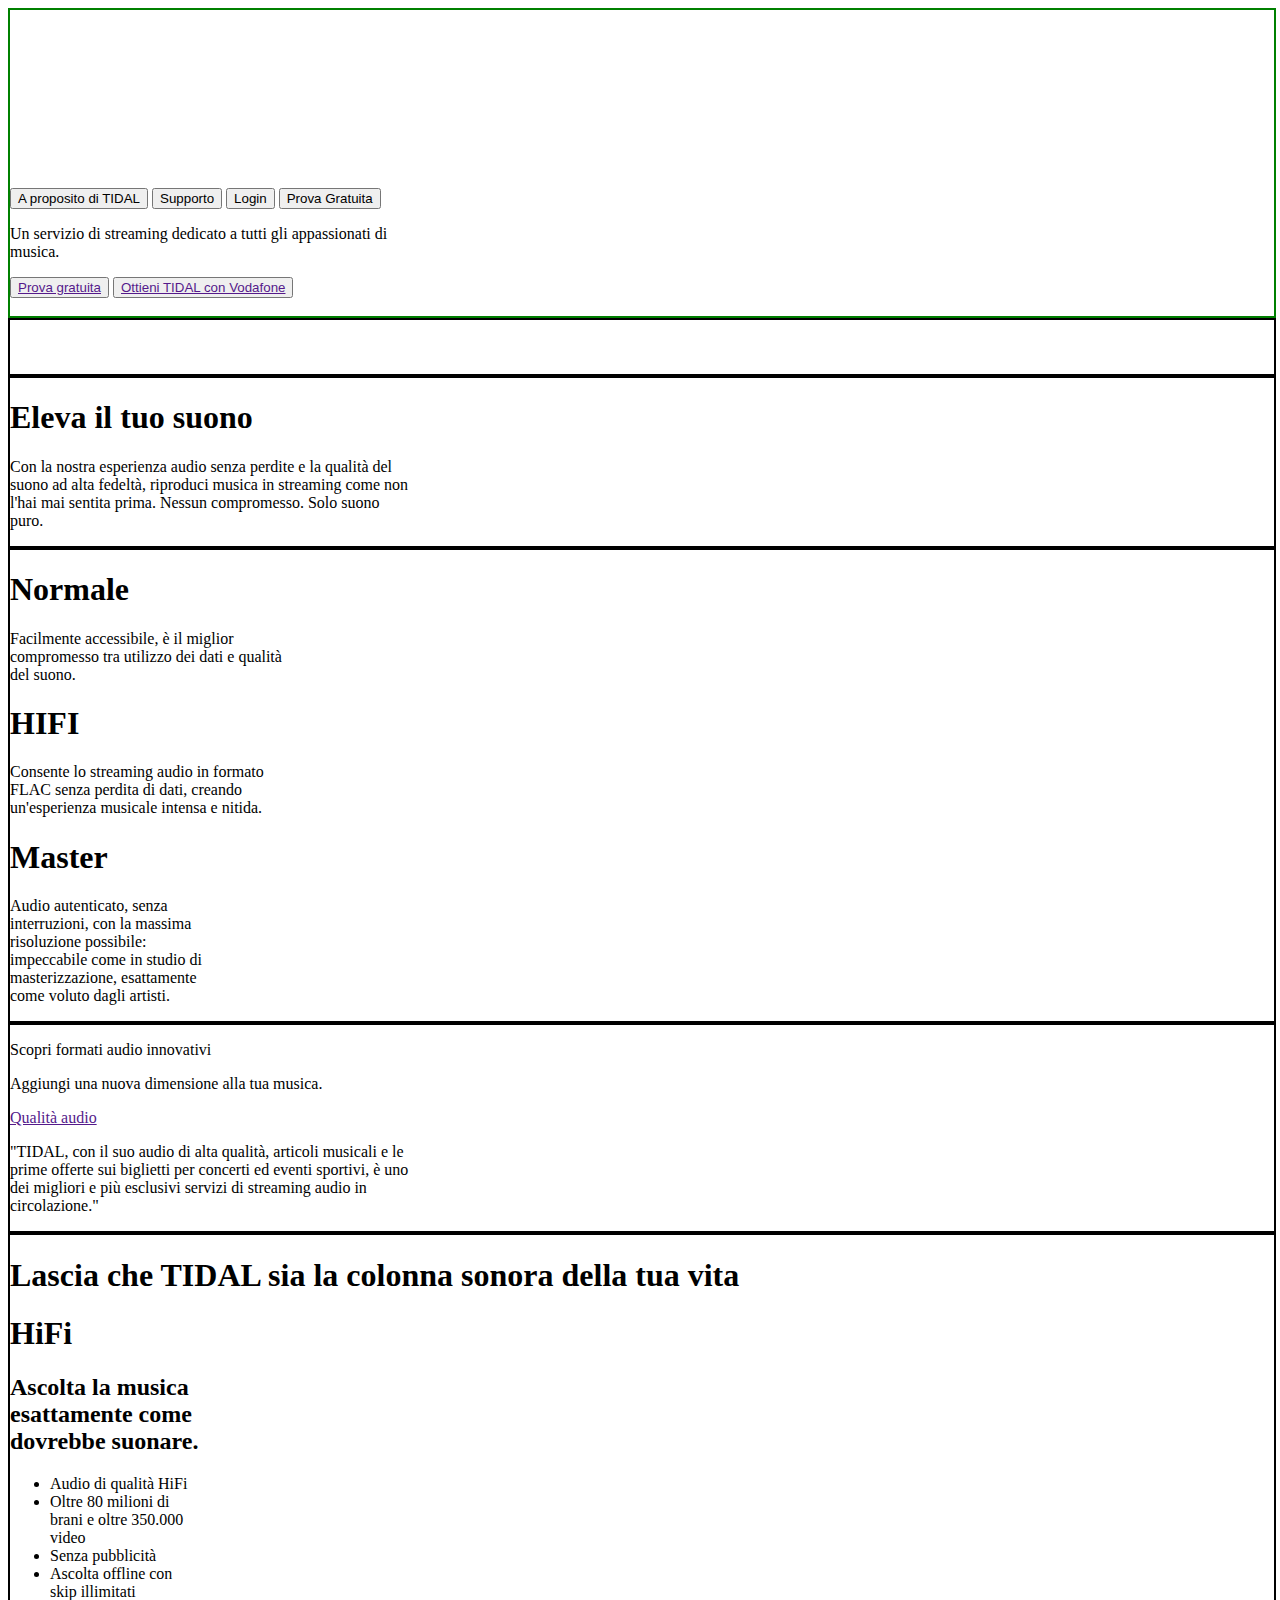
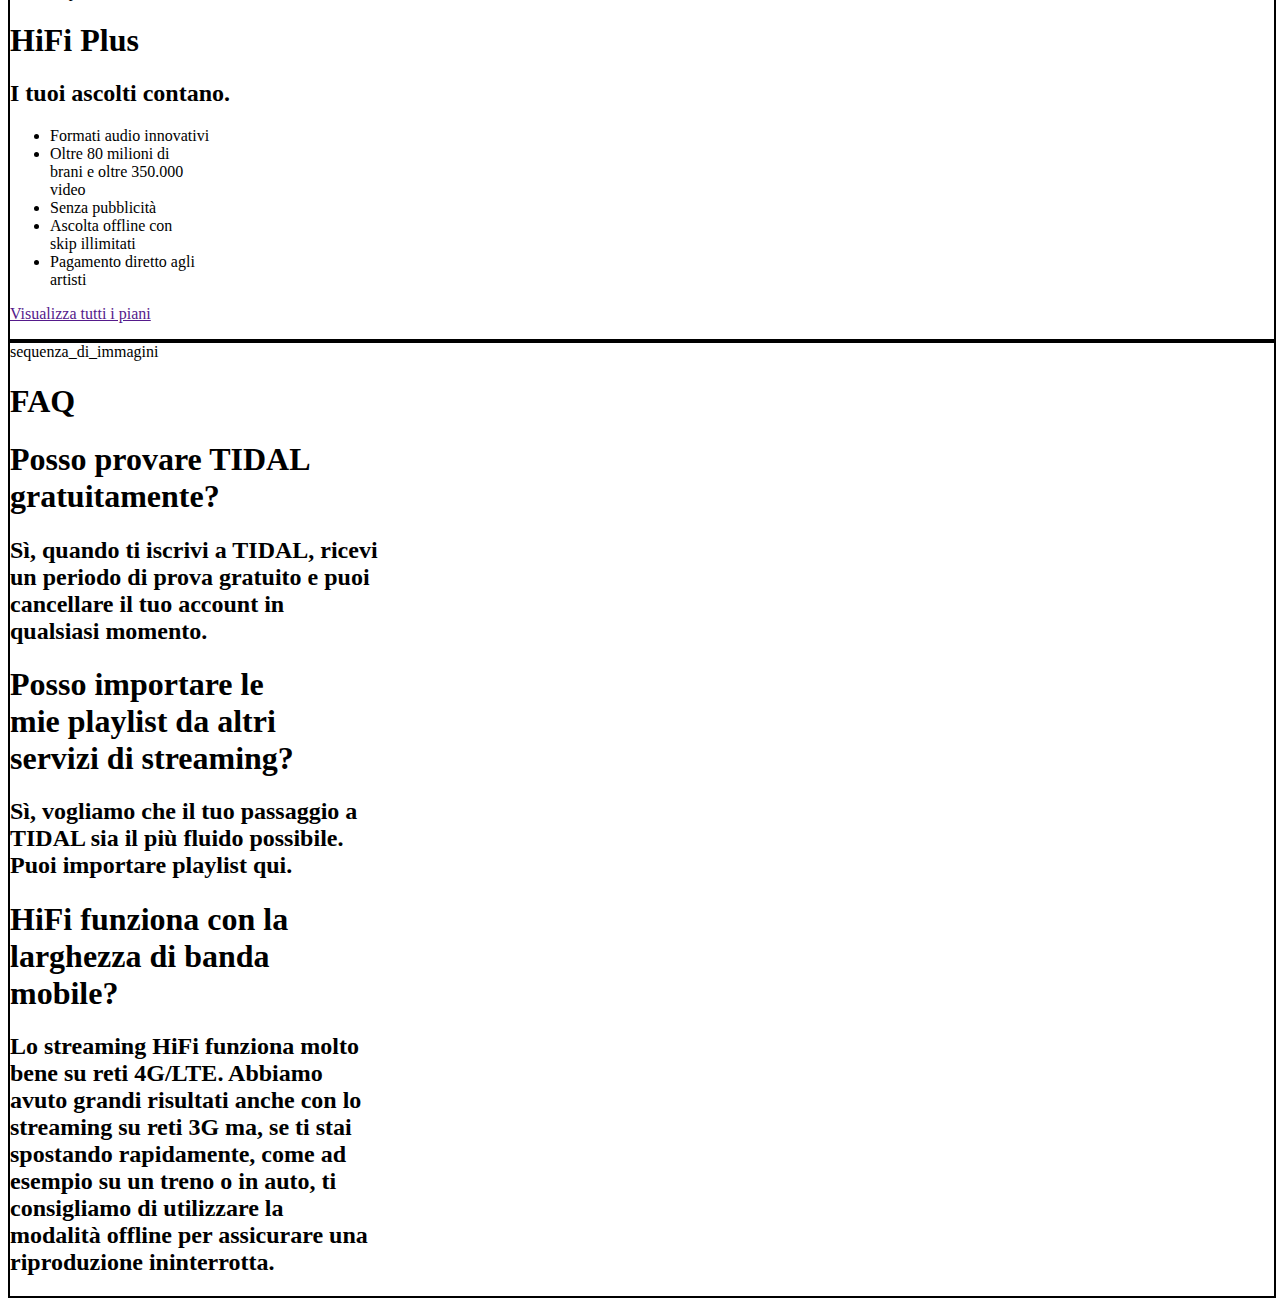
==== index.html @ e96f6780 "feat:add h1 and h2" ====
<!DOCTYPE html>
<html lang="en">

<head>
    <meta charset="UTF-8">
    <link rel="stylesheet" href="style.css">

    <meta http-equiv="X-UA-Compatible" content="IE=edge">
    <meta name="viewport" content="width=device-width, initial-scale=1.0">
    <title>Homepage Tidal</title>
</head>

<body>

    <div class="page1">




        <header class="topCard">
            <div class="topCard__logo"><svg viewBox="0 0 160 22" fill="#fff" xmlns="http://www.w3.org/2000/svg"
                    alt="TIDAL" class="tidal-header-logo--image" data-v-725199d2="">
                    <path d="M58.2177 21.1555H54.1108V6.58787H48.7992V3.06799H63.5293V6.58787H58.2177V21.1555Z"
                        data-v-725199d2=""></path>
                    <path d="M75.819 21.1553H79.9501V3.06799H75.819V21.1553Z" data-v-725199d2=""></path>
                    <path d="M152.855 17.5861H160V21.1555H148.724V3.06799H152.855V17.5861Z" data-v-725199d2="">
                    </path>
                    <path
                        d="M97.7115 17.6108H100.273C103.72 17.6108 106.018 15.4605 106.018 12.0382C106.018 8.78718 103.696 6.58813 100.371 6.58813H97.7115V17.6108ZM93.7028 3.06799H100.395C105.333 3.06799 110.247 5.68264 110.247 12.0626C110.247 18.0761 105.431 21.1551 100.64 21.1551L93.7028 21.1553V3.06799Z"
                        data-v-725199d2=""></path>
                    <path
                        d="M125.334 14.375L128.058 7.30083L130.757 14.375H125.334ZM133.175 21.1555H137.715L130.264 3.06799H125.999L118.475 21.1555H122.894L124.227 17.5865H131.853L133.175 21.1555Z"
                        data-v-725199d2=""></path>
                    <path d="M21.1775 5.70464L15.8834 10.9992L10.589 5.70464L15.8834 0.411743L21.1775 5.70464Z"
                        data-v-725199d2=""></path>
                    <path d="M21.1775 16.2936L15.8834 21.5882L10.589 16.2936L15.8834 10.9993L21.1775 16.2936Z"
                        data-v-725199d2=""></path>
                    <path d="M10.5886 5.70506L5.29417 10.9997L0 5.70506L5.29417 0.411743L10.5886 5.70506Z"
                        data-v-725199d2=""></path>
                    <path d="M31.7655 5.70506L26.4715 10.9997L21.1769 5.70506L26.4715 0.411743L31.7655 5.70506Z"
                        data-v-725199d2="">

                    </path>
                </svg> </div>
            <div class="buttonForm ">
                <button class="fontColor">A proposito di TIDAL</button>
                <button class="fontColor">Supporto</button>
                <button class="fontColor">Login</button>
                <button class="fontColor" id="free">Prova Gratuita</button>
            </div>
        </header>



        <div class="leftCard fontColor">
            <p>Un servizio di streaming dedicato a tutti gli appassionati di <br>
                musica.</p>
            <button><a class="fontColor" href="">Prova gratuita</a></button>
            <button><a class="fontColor" href="">Ottieni TIDAL con Vodafone</a></button>
        </div>
        <div class="rightCard"> <img src="" alt="">
        </div>
    </div>

    <div class="page2 ">
        <div class="card1 sizeCard"><img src="../Tidal_project/img/card1.png" alt=""></div>
        <div class="card2 sizeCard"><img src="" alt=""></div>
        <div class="card3 sizeCard"><img src="" alt=""></div>

    </div>
    <div class="page3 fontColor textAlign">
        <h1 class="bold">Eleva il tuo suono</h1>
        <p>Con la nostra esperienza audio senza perdite e la qualità del <br>
            suono ad alta fedeltà, riproduci musica in streaming come non <br>
            l'hai mai sentita prima. Nessun compromesso. Solo suono <br> puro.

        </p>

    </div>
    <div class="page4">
        <div class="cardForm">
            <div class="card4 fontColor">
                <h1>Normale</h1>
                <div></div>
                <p>Facilmente accessibile, è il miglior <br>
                    compromesso tra utilizzo dei dati e qualità <br>
                    del suono.</p>
            </div>

            <div class="card4 fontColor">
                <h1>HIFI</h1>
                <p>Consente lo streaming audio in formato <br>
                    FLAC senza perdita di dati, creando <br>
                    un'esperienza musicale intensa e nitida.</p>
            </div>

            <div class="card4 fontColor">
                <h1>Master</h1>
                <p>Audio autenticato, senza <br>
                    interruzioni, con la massima <br>
                    risoluzione possibile: <br>
                    impeccabile come in studio di <br>
                    masterizzazione, esattamente <br>
                    come voluto dagli artisti.</p>
            </div>
        </div>

    </div>
    <div class="page5">
        <div class="qualityForm fontColor">
            <p class="bold">Scopri formati audio innovativi</p>
            <p> Aggiungi una nuova dimensione alla tua musica.</p>
            <a class="bold fontColor" href="">Qualità audio</a>
            <img src="../Tidal_project/img/dolby.png" alt="">
            <img src="../Tidal_project/img/dolby.png" alt="">
            <img src="../Tidal_project/img/dolby.png" alt="">
        </div>
        <div class="whatIf fontColor textAlign">
            <p class="bold">"TIDAL, con il suo audio di alta qualità, articoli musicali e le <br> prime offerte sui
                biglietti per concerti ed eventi sportivi, è uno <br> dei migliori e più esclusivi servizi di streaming
                audio in <br> circolazione."</p>
        </div>
    </div>
    <div class="page6">
        <h1 class="bold fontColor textAlign">Lascia che TIDAL sia la colonna sonora della tua vita</h1>
        <div class="cardForm">
            <div class="hifi">
                <h1>HiFi</h1>
                <h2>Ascolta la musica <br> esattamente come <br> dovrebbe suonare.</h2>

                <div>
                    <ul>
                        <li>Audio di qualità HiFi</li>
                        <li>Oltre 80 milioni di <br> brani e oltre 350.000 <br> video</li>
                        <li>Senza pubblicità</li>
                        <li>Ascolta offline con <br> skip illimitati</li>
                    </ul>
                </div>
            </div>
            <div class="hifiPlus">
                <h1>HiFi Plus</h1>
                <h2>I tuoi ascolti contano.</h2>
                <div>
                    <ul>
                        <li>Formati audio innovativi </li>
                        <li>Oltre 80 milioni di <br> brani e oltre 350.000 <br> video</li>
                        <li>Senza pubblicità</li>
                        <li>Ascolta offline con <br> skip illimitati</li>
                        <li>Pagamento diretto agli <br> artisti</li>
                    </ul>
                </div>
            </div>
        </div>
        <a id="link" href="">
            <p class="fontColor textAlign">Visualizza tutti i piani</p>
        </a>
    </div>
    <div class="page7">
        <div>sequenza_di_immagini</div>
        <h1 class="fontColor textAlign">FAQ</h1>
        <div class="cardForm fontColor">
            <div>
                <h1>Posso provare TIDAL <br> gratuitamente?</h1>
                <h2>Sì, quando ti iscrivi a TIDAL, ricevi <br>
                    un periodo di prova gratuito e puoi <br>
                    cancellare il tuo account in <br>
                    qualsiasi momento.</h2>
            </div>
            <div>
                <h1>Posso importare le <br>
                    mie playlist da altri <br>
                    servizi di streaming? </h1>
                <h2>Sì, vogliamo che il tuo passaggio a <br>
                    TIDAL sia il più fluido possibile. <br>
                    Puoi importare playlist qui.
                </h2>
            </div>

            <div>
                <h1>HiFi funziona con la <br>
                    larghezza di banda <br>
                    mobile?</h1>
                <h2>Lo streaming HiFi funziona molto <br>
                    bene su reti 4G/LTE. Abbiamo <br>
                    avuto grandi risultati anche con lo <br>
                    streaming su reti 3G ma, se ti stai <br>
                    spostando rapidamente, come ad <br>
                    esempio su un treno o in auto, ti <br>
                    consigliamo di utilizzare la <br>
                    modalità offline per assicurare una <br>
                    riproduzione ininterrotta.</h2>
            </div>
        </div>
    </div>

    <footer></footer>
</body>

</html>
---- style.css ----
.bodyForm{
  
    border: 2px solid red;
   
    height: 100vh;
}


.page1{
  
    border: 2px solid green;
    width: 100%;
    height: 100%;
}

.page2{
   
    border: 2px solid black;
    width: 100%;
    height: 100%;
}

.page3{
   
    border: 2px solid black;
    width: 100%;
    height: 100%;
}
.page4{
   
    border: 2px solid black;
    width: 100%;
    height: 100%;
}
.page5{
   
    border: 2px solid black;
    width: 100%;
    height: 100%;
}
.page6{
   
    border: 2px solid black;
    width: 100%;
    height: 100%;
}
.page7{
   
    border: 2px solid black;
    width: 100%;
    height: 100%;
}
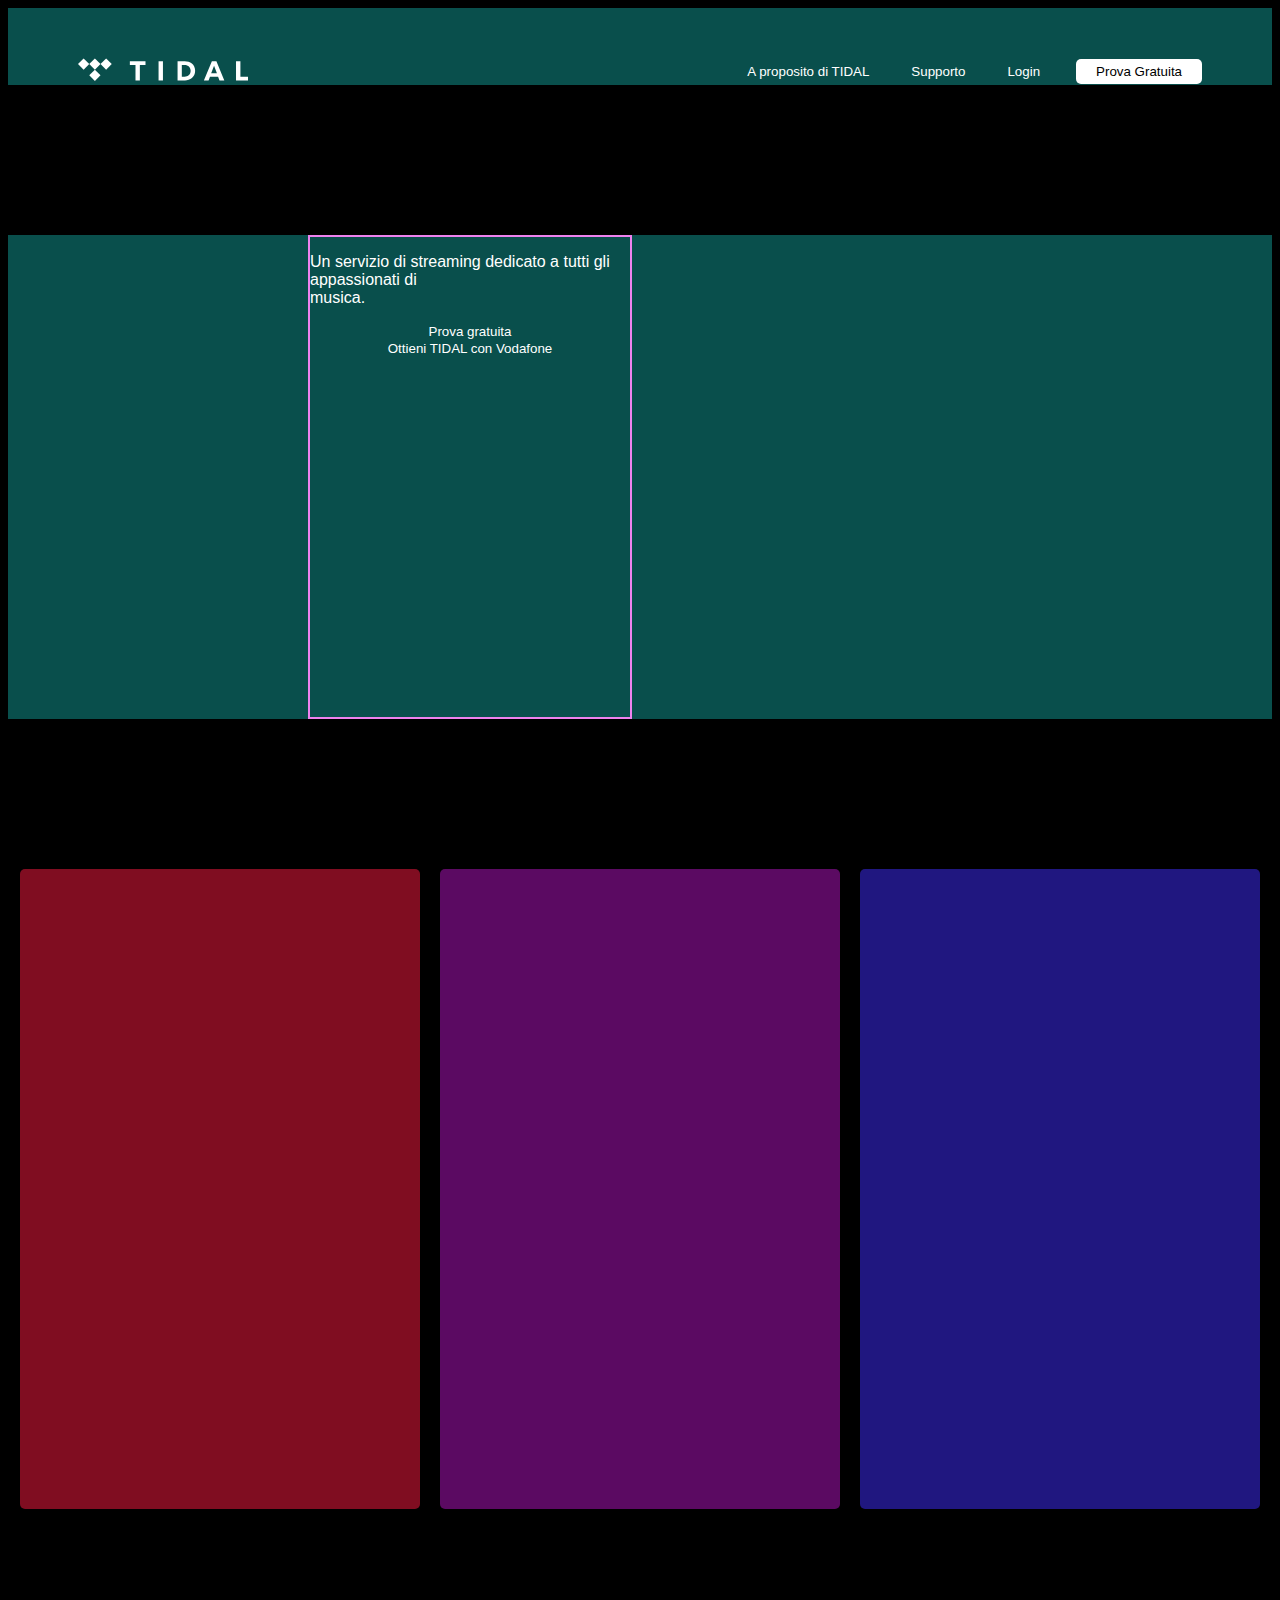
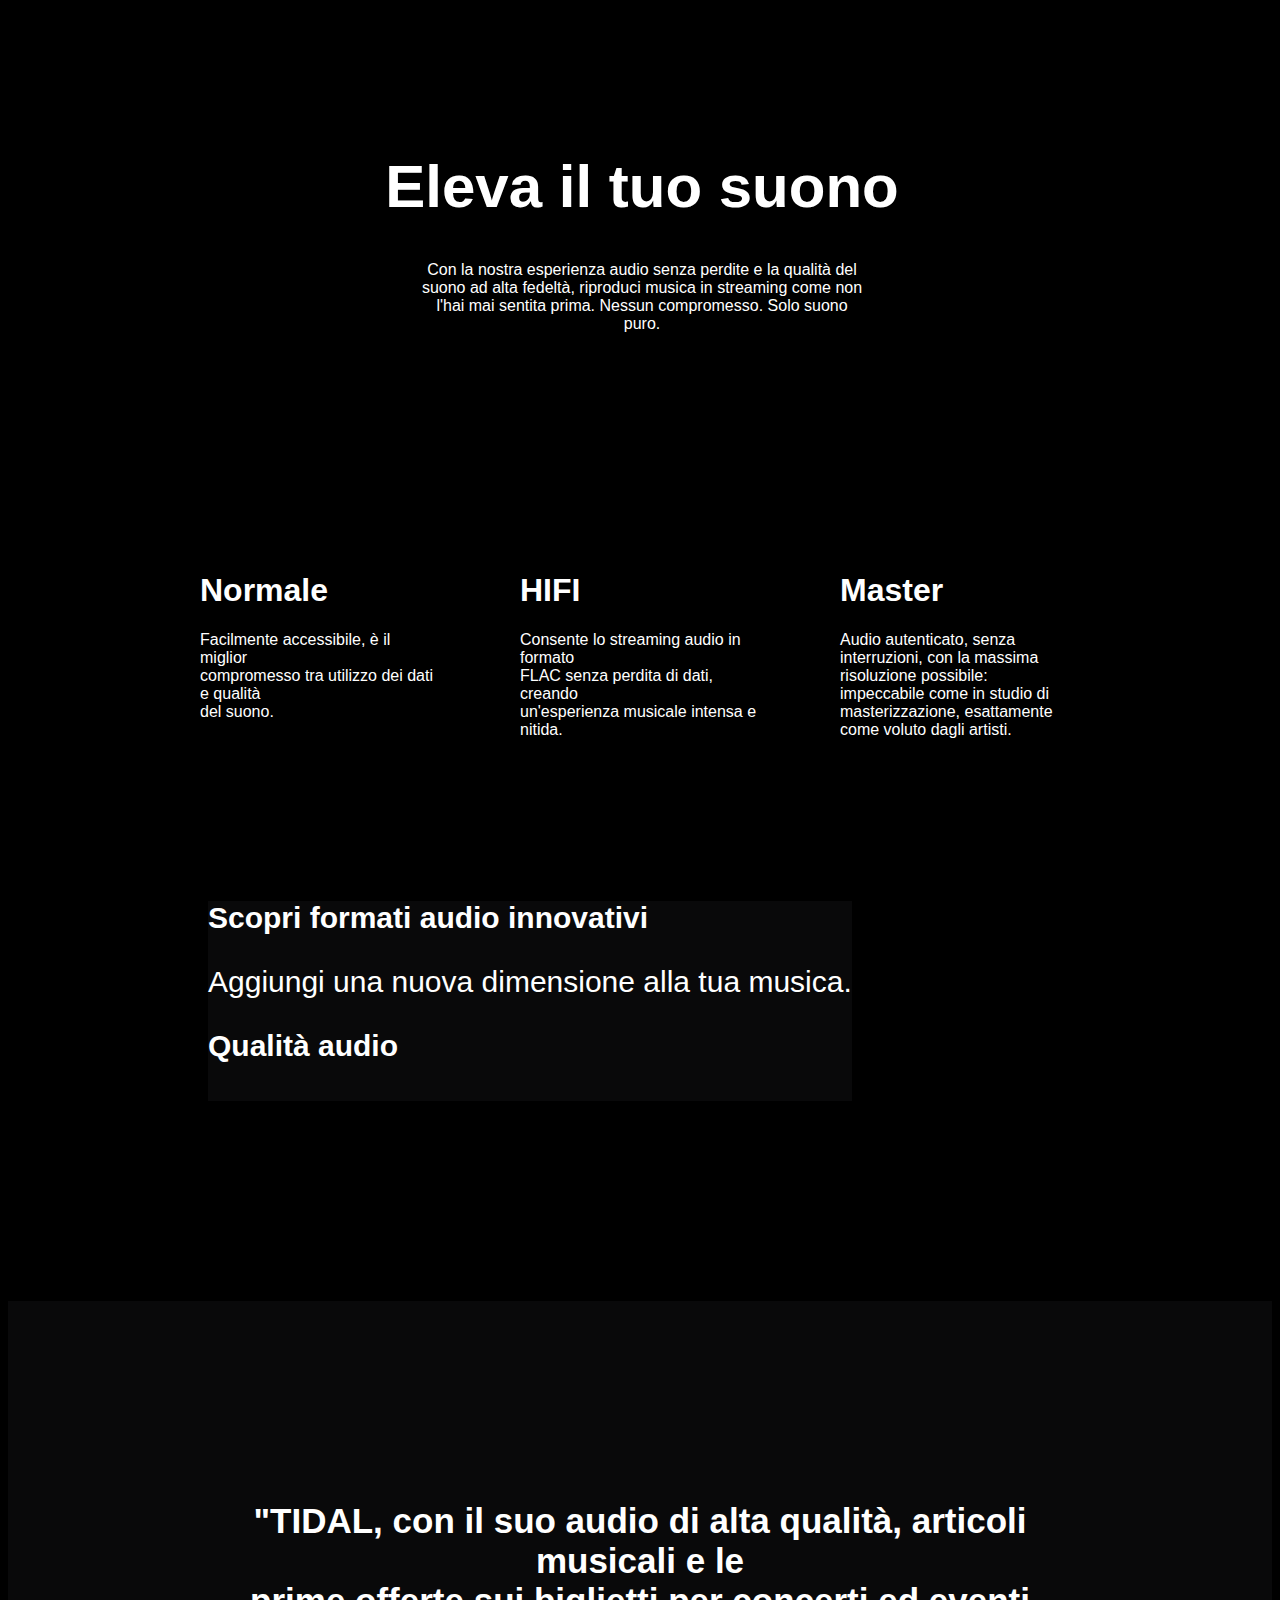
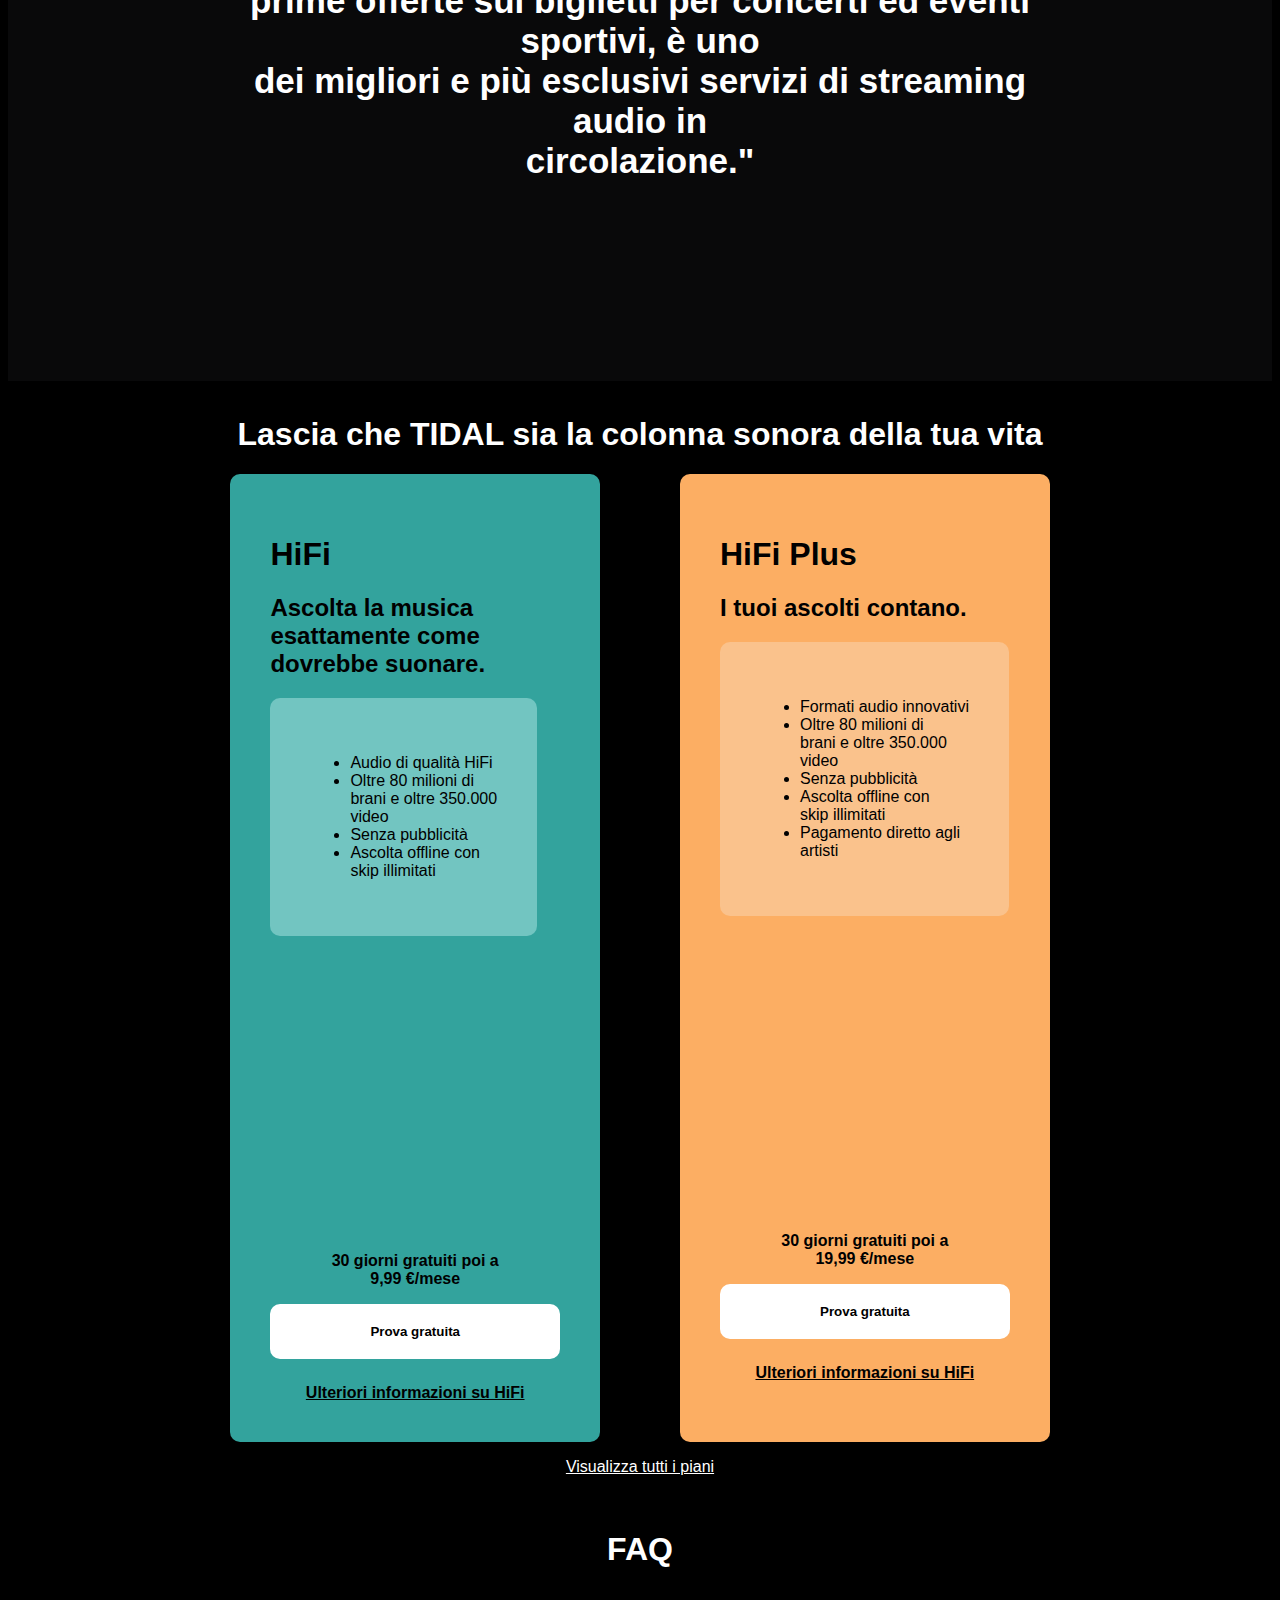
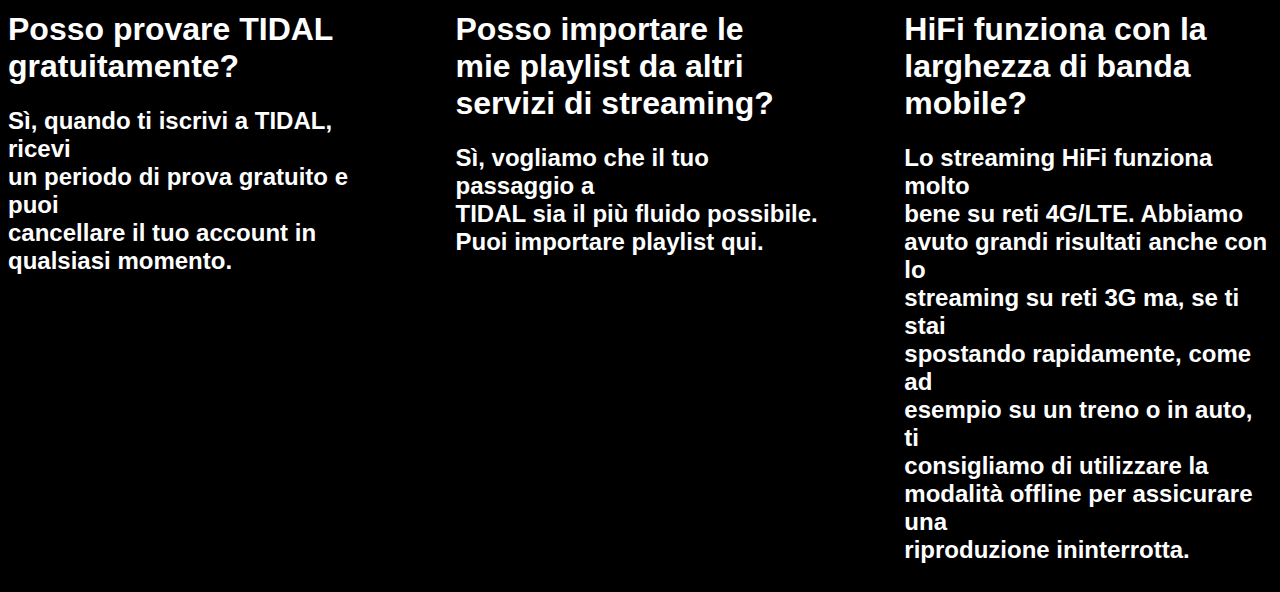
==== commit 27e563e6: "refactor: add semantic tags" ====
--- a/index.html
+++ b/index.html
@@ -11,189 +11,219 @@
 </head>
 
 <body>
-
-    <div class="page1">
-
-
-
-
-        <header class="topCard">
-            <div class="topCard__logo"><svg viewBox="0 0 160 22" fill="#fff" xmlns="http://www.w3.org/2000/svg"
-                    alt="TIDAL" class="tidal-header-logo--image" data-v-725199d2="">
-                    <path d="M58.2177 21.1555H54.1108V6.58787H48.7992V3.06799H63.5293V6.58787H58.2177V21.1555Z"
-                        data-v-725199d2=""></path>
-                    <path d="M75.819 21.1553H79.9501V3.06799H75.819V21.1553Z" data-v-725199d2=""></path>
-                    <path d="M152.855 17.5861H160V21.1555H148.724V3.06799H152.855V17.5861Z" data-v-725199d2="">
-                    </path>
-                    <path
-                        d="M97.7115 17.6108H100.273C103.72 17.6108 106.018 15.4605 106.018 12.0382C106.018 8.78718 103.696 6.58813 100.371 6.58813H97.7115V17.6108ZM93.7028 3.06799H100.395C105.333 3.06799 110.247 5.68264 110.247 12.0626C110.247 18.0761 105.431 21.1551 100.64 21.1551L93.7028 21.1553V3.06799Z"
-                        data-v-725199d2=""></path>
-                    <path
-                        d="M125.334 14.375L128.058 7.30083L130.757 14.375H125.334ZM133.175 21.1555H137.715L130.264 3.06799H125.999L118.475 21.1555H122.894L124.227 17.5865H131.853L133.175 21.1555Z"
-                        data-v-725199d2=""></path>
-                    <path d="M21.1775 5.70464L15.8834 10.9992L10.589 5.70464L15.8834 0.411743L21.1775 5.70464Z"
-                        data-v-725199d2=""></path>
-                    <path d="M21.1775 16.2936L15.8834 21.5882L10.589 16.2936L15.8834 10.9993L21.1775 16.2936Z"
-                        data-v-725199d2=""></path>
-                    <path d="M10.5886 5.70506L5.29417 10.9997L0 5.70506L5.29417 0.411743L10.5886 5.70506Z"
-                        data-v-725199d2=""></path>
-                    <path d="M31.7655 5.70506L26.4715 10.9997L21.1769 5.70506L26.4715 0.411743L31.7655 5.70506Z"
-                        data-v-725199d2="">
-
-                    </path>
-                </svg> </div>
+    <header>
+    <div class="topCard">
+        <div class="topCard__logo"><svg viewBox="0 0 160 22" fill="#fff" xmlns="http://www.w3.org/2000/svg" alt="TIDAL"
+                class="tidal-header-logo--image" data-v-725199d2="">
+                <path d="M58.2177 21.1555H54.1108V6.58787H48.7992V3.06799H63.5293V6.58787H58.2177V21.1555Z"
+                    data-v-725199d2=""></path>
+                <path d="M75.819 21.1553H79.9501V3.06799H75.819V21.1553Z" data-v-725199d2=""></path>
+                <path d="M152.855 17.5861H160V21.1555H148.724V3.06799H152.855V17.5861Z" data-v-725199d2="">
+                </path>
+                <path
+                    d="M97.7115 17.6108H100.273C103.72 17.6108 106.018 15.4605 106.018 12.0382C106.018 8.78718 103.696 6.58813 100.371 6.58813H97.7115V17.6108ZM93.7028 3.06799H100.395C105.333 3.06799 110.247 5.68264 110.247 12.0626C110.247 18.0761 105.431 21.1551 100.64 21.1551L93.7028 21.1553V3.06799Z"
+                    data-v-725199d2=""></path>
+                <path
+                    d="M125.334 14.375L128.058 7.30083L130.757 14.375H125.334ZM133.175 21.1555H137.715L130.264 3.06799H125.999L118.475 21.1555H122.894L124.227 17.5865H131.853L133.175 21.1555Z"
+                    data-v-725199d2=""></path>
+                <path d="M21.1775 5.70464L15.8834 10.9992L10.589 5.70464L15.8834 0.411743L21.1775 5.70464Z"
+                    data-v-725199d2=""></path>
+                <path d="M21.1775 16.2936L15.8834 21.5882L10.589 16.2936L15.8834 10.9993L21.1775 16.2936Z"
+                    data-v-725199d2=""></path>
+                <path d="M10.5886 5.70506L5.29417 10.9997L0 5.70506L5.29417 0.411743L10.5886 5.70506Z"
+                    data-v-725199d2=""></path>
+                <path d="M31.7655 5.70506L26.4715 10.9997L21.1769 5.70506L26.4715 0.411743L31.7655 5.70506Z"
+                    data-v-725199d2="">
+
+                </path>
+            </svg> </div>
+        <nav>
             <div class="buttonForm ">
-                <button class="fontColor">A proposito di TIDAL</button>
+                <button class="fontColor">A proposito di TIDAL </button>
                 <button class="fontColor">Supporto</button>
                 <button class="fontColor">Login</button>
                 <button class="fontColor" id="free">Prova Gratuita</button>
             </div>
-        </header>
-
-
-
-        <div class="leftCard fontColor">
-            <p>Un servizio di streaming dedicato a tutti gli appassionati di <br>
-                musica.</p>
-            <button><a class="fontColor" href="">Prova gratuita</a></button>
-            <button><a class="fontColor" href="">Ottieni TIDAL con Vodafone</a></button>
+        </nav>
         </div>
-        <div class="rightCard"> <img src="" alt="">
-        </div>
-    </div>
-
-    <div class="page2 ">
-        <div class="card1 sizeCard"><img src="../Tidal_project/img/card1.png" alt=""></div>
-        <div class="card2 sizeCard"><img src="" alt=""></div>
-        <div class="card3 sizeCard"><img src="" alt=""></div>
-
-    </div>
-    <div class="page3 fontColor textAlign">
-        <h1 class="bold">Eleva il tuo suono</h1>
-        <p>Con la nostra esperienza audio senza perdite e la qualità del <br>
-            suono ad alta fedeltà, riproduci musica in streaming come non <br>
-            l'hai mai sentita prima. Nessun compromesso. Solo suono <br> puro.
-
-        </p>
-
-    </div>
-    <div class="page4">
-        <div class="cardForm">
-            <div class="card4 fontColor">
-                <h1>Normale</h1>
-                <div></div>
-                <p>Facilmente accessibile, è il miglior <br>
-                    compromesso tra utilizzo dei dati e qualità <br>
-                    del suono.</p>
-            </div>
-
-            <div class="card4 fontColor">
-                <h1>HIFI</h1>
-                <p>Consente lo streaming audio in formato <br>
-                    FLAC senza perdita di dati, creando <br>
-                    un'esperienza musicale intensa e nitida.</p>
-            </div>
-
-            <div class="card4 fontColor">
-                <h1>Master</h1>
-                <p>Audio autenticato, senza <br>
-                    interruzioni, con la massima <br>
-                    risoluzione possibile: <br>
-                    impeccabile come in studio di <br>
-                    masterizzazione, esattamente <br>
-                    come voluto dagli artisti.</p>
-            </div>
-        </div>
-
-    </div>
-    <div class="page5">
-        <div class="qualityForm fontColor">
-            <p class="bold">Scopri formati audio innovativi</p>
-            <p> Aggiungi una nuova dimensione alla tua musica.</p>
-            <a class="bold fontColor" href="">Qualità audio</a>
-            <img src="../Tidal_project/img/dolby.png" alt="">
-            <img src="../Tidal_project/img/dolby.png" alt="">
-            <img src="../Tidal_project/img/dolby.png" alt="">
-        </div>
-        <div class="whatIf fontColor textAlign">
-            <p class="bold">"TIDAL, con il suo audio di alta qualità, articoli musicali e le <br> prime offerte sui
-                biglietti per concerti ed eventi sportivi, è uno <br> dei migliori e più esclusivi servizi di streaming
-                audio in <br> circolazione."</p>
-        </div>
-    </div>
-    <div class="page6">
-        <h1 class="bold fontColor textAlign">Lascia che TIDAL sia la colonna sonora della tua vita</h1>
-        <div class="cardForm">
-            <div class="hifi">
-                <h1>HiFi</h1>
-                <h2>Ascolta la musica <br> esattamente come <br> dovrebbe suonare.</h2>
-
-                <div>
-                    <ul>
-                        <li>Audio di qualità HiFi</li>
-                        <li>Oltre 80 milioni di <br> brani e oltre 350.000 <br> video</li>
-                        <li>Senza pubblicità</li>
-                        <li>Ascolta offline con <br> skip illimitati</li>
-                    </ul>
-                </div>
-            </div>
-            <div class="hifiPlus">
-                <h1>HiFi Plus</h1>
-                <h2>I tuoi ascolti contano.</h2>
-                <div>
-                    <ul>
-                        <li>Formati audio innovativi </li>
-                        <li>Oltre 80 milioni di <br> brani e oltre 350.000 <br> video</li>
-                        <li>Senza pubblicità</li>
-                        <li>Ascolta offline con <br> skip illimitati</li>
-                        <li>Pagamento diretto agli <br> artisti</li>
-                    </ul>
-                </div>
-            </div>
-        </div>
-        <a id="link" href="">
-            <p class="fontColor textAlign">Visualizza tutti i piani</p>
-        </a>
-    </div>
-    <div class="page7">
-        <div>sequenza_di_immagini</div>
-        <h1 class="fontColor textAlign">FAQ</h1>
-        <div class="cardForm fontColor">
-            <div>
-                <h1>Posso provare TIDAL <br> gratuitamente?</h1>
-                <h2>Sì, quando ti iscrivi a TIDAL, ricevi <br>
-                    un periodo di prova gratuito e puoi <br>
-                    cancellare il tuo account in <br>
-                    qualsiasi momento.</h2>
-            </div>
-            <div>
-                <h1>Posso importare le <br>
-                    mie playlist da altri <br>
-                    servizi di streaming? </h1>
-                <h2>Sì, vogliamo che il tuo passaggio a <br>
-                    TIDAL sia il più fluido possibile. <br>
-                    Puoi importare playlist qui.
-                </h2>
-            </div>
-
-            <div>
-                <h1>HiFi funziona con la <br>
-                    larghezza di banda <br>
-                    mobile?</h1>
-                <h2>Lo streaming HiFi funziona molto <br>
-                    bene su reti 4G/LTE. Abbiamo <br>
-                    avuto grandi risultati anche con lo <br>
-                    streaming su reti 3G ma, se ti stai <br>
-                    spostando rapidamente, come ad <br>
-                    esempio su un treno o in auto, ti <br>
-                    consigliamo di utilizzare la <br>
-                    modalità offline per assicurare una <br>
-                    riproduzione ininterrotta.</h2>
-            </div>
-        </div>
-    </div>
-
-    <footer></footer>
+    </header>
+    <main>
+        <section>
+            <div class="page1">
+
+                <div class="leftCard fontColor">
+                    <p>Un servizio di streaming dedicato a tutti gli appassionati di <br>
+                        musica.</p>
+                    <button><a class="fontColor" href="">Prova gratuita</a></button>
+                    <button><a class="fontColor" href="">Ottieni TIDAL con Vodafone</a></button>
+                </div>
+                <div class="rightCard">
+                </div>
+            </div>
+        </section>
+        <section>
+            <div class="page2 ">
+                <div class="redBox sizeCard"></div>
+                <div class="purpleBox sizeCard"></div>
+                <div class="blueBox sizeCard"></div>
+
+            </div>
+        </section>
+        <section>
+            <div class="page3 fontColor textAlign">
+                <h1 class="bold">Eleva il tuo suono</h1>
+                <p>Con la nostra esperienza audio senza perdite e la qualità del <br>
+                    suono ad alta fedeltà, riproduci musica in streaming come non <br>
+                    l'hai mai sentita prima. Nessun compromesso. Solo suono <br> puro.
+
+                </p>
+
+            </div>
+        </section>
+        <section>
+            <div class="page4">
+                <div class="cardForm">
+                    <div class="card4 fontColor">
+                        <h1>Normale</h1>
+                        <div></div>
+                        <p>Facilmente accessibile, è il miglior <br>
+                            compromesso tra utilizzo dei dati e qualità <br>
+                            del suono.</p>
+                    </div>
+
+                    <div class="card4 fontColor">
+                        <h1>HIFI</h1>
+                        <p>Consente lo streaming audio in formato <br>
+                            FLAC senza perdita di dati, creando <br>
+                            un'esperienza musicale intensa e nitida.</p>
+                    </div>
+
+                    <div class="card4 fontColor">
+                        <h1>Master</h1>
+                        <p>Audio autenticato, senza <br>
+                            interruzioni, con la massima <br>
+                            risoluzione possibile: <br>
+                            impeccabile come in studio di <br>
+                            masterizzazione, esattamente <br>
+                            come voluto dagli artisti.</p>
+                    </div>
+                </div>
+
+            </div>
+        </section>
+        <section>
+            <div class="page5">
+                <div class="qualityForm fontColor">
+                    <p class="bold">Scopri formati audio innovativi</p>
+                    <p> Aggiungi una nuova dimensione alla tua musica.</p>
+                    <a class="bold fontColor" href="">Qualità audio</a>
+                    <img src="../Tidal_project/img/dolby.png" alt="">
+                    <img src="../Tidal_project/img/dolby.png" alt="">
+                    <img src="../Tidal_project/img/dolby.png" alt="">
+                </div>
+                <div class="whatIf fontColor textAlign">
+                    <p class="bold">"TIDAL, con il suo audio di alta qualità, articoli musicali e le <br> prime offerte
+                        sui
+                        biglietti per concerti ed eventi sportivi, è uno <br> dei migliori e più esclusivi servizi di
+                        streaming
+                        audio in <br> circolazione."</p>
+                </div>
+            </div>
+        </section>
+        <section>
+            <div class="page6">
+                <h1 class="bold fontColor textAlign">Lascia che TIDAL sia la colonna sonora della tua vita</h1>
+                <div class="cardForm">
+                    <div class="greenContainer box">
+                        <h1>HiFi</h1>
+                        <h2>Ascolta la musica <br> esattamente come <br> dovrebbe suonare.</h2>
+
+                        <div class="greenList box">
+                            <ul>
+                                <li>Audio di qualità HiFi</li>
+                                <li>Oltre 80 milioni di <br> brani e oltre 350.000 <br> video</li>
+                                <li>Senza pubblicità</li>
+                                <li>Ascolta offline con <br> skip illimitati</li>
+                            </ul>
+                        </div>
+                        <div class="payForm">
+                            <p>30 giorni gratuiti poi a <br> 9,99 €/mese</p>
+                            <button>Prova gratuita</button>
+                            <a href="">Ulteriori informazioni su HiFi</a>
+                        </div>
+                    </div>
+                    <div class="orangeContainer box">
+                        <h1>HiFi Plus</h1>
+                        <h2>I tuoi ascolti contano.</h2>
+                        <div class="orangeList box">
+                            <ul>
+                                <li>Formati audio innovativi </li>
+                                <li>Oltre 80 milioni di <br> brani e oltre 350.000 <br> video</li>
+                                <li>Senza pubblicità</li>
+                                <li>Ascolta offline con <br> skip illimitati</li>
+                                <li>Pagamento diretto agli <br> artisti</li>
+                            </ul>
+                        </div>
+                        <div class="payForm">
+                            <p>30 giorni gratuiti poi a <br> 19,99 €/mese</p>
+                            <button>Prova gratuita</button>
+                            <a href="">Ulteriori informazioni su HiFi</a>
+                        </div>
+                    </div>
+                </div>
+                <a id="link" href="">
+                    <p class="fontColor textAlign">Visualizza tutti i piani</p>
+                </a>
+            </div>
+        </section>
+        <section>
+            <div class="page7">
+                <div>sequenza_di_immagini</div>
+                <h1 class="fontColor textAlign">FAQ</h1>
+                <div class="cardForm fontColor">
+                    <div>
+                        <h1>Posso provare TIDAL <br> gratuitamente?</h1>
+                        <h2>Sì, quando ti iscrivi a TIDAL, ricevi <br>
+                            un periodo di prova gratuito e puoi <br>
+                            cancellare il tuo account in <br>
+                            qualsiasi momento.</h2>
+                    </div>
+                    <div>
+                        <h1>Posso importare le <br>
+                            mie playlist da altri <br>
+                            servizi di streaming? </h1>
+                        <h2>Sì, vogliamo che il tuo passaggio a <br>
+                            TIDAL sia il più fluido possibile. <br>
+                            Puoi importare playlist qui.
+                        </h2>
+                    </div>
+
+                    <div>
+                        <h1>HiFi funziona con la <br>
+                            larghezza di banda <br>
+                            mobile?</h1>
+                        <h2>Lo streaming HiFi funziona molto <br>
+                            bene su reti 4G/LTE. Abbiamo <br>
+                            avuto grandi risultati anche con lo <br>
+                            streaming su reti 3G ma, se ti stai <br>
+                            spostando rapidamente, come ad <br>
+                            esempio su un treno o in auto, ti <br>
+                            consigliamo di utilizzare la <br>
+                            modalità offline per assicurare una <br>
+                            riproduzione ininterrotta.</h2>
+                    </div>
+                </div>
+            </div>
+        </section>
+    </main>
+    <footer>
+        <div></div>
+        <div></div>
+        <div></div>
+        <div></div>
+        <div></div>
+    </footer>
+
 </body>
 
 </html>--- a/style.css
+++ b/style.css
@@ -1,52 +1,251 @@
-.bodyForm{
-  
-    border: 2px solid red;
+.bold {
+    font-weight: 900;
+}
+
+.fontColor {
+    color: white;
+}
+
+.textAlign {
+    text-align: center;
+}
+
+header{
+    background-color:#094f4c ;
+}
+
+a {
+    text-decoration: none;
+
+}
+
+body {
+    background-color: black;
+    height: max-content;
+    font-family: Arial, Helvetica, sans-serif;
    
-    height: 100vh;
-}
-
-
-.page1{
-  
-    border: 2px solid green;
-    width: 100%;
-    height: 100%;
-}
-
-.page2{
+}
+
+.topCard {
+    height: max-content;
+
+    display: flex;
+    justify-content: space-between;
+    padding: 50px 70px 0;
+    align-items: center;
+
+}
+
+.topCard__logo {
+
+    width: 170px;
+}
+
+.buttonForm {
+    display: flex;
+    align-items: center;
+    gap: 30px;
+}
+
+.page1 {
+    height: max-content;
+    background-color: #094f4c;
+}
+
+.leftCard {
+    border: 2px solid violet;
+    width: 20rem;
+    height: 30rem;
+    margin-left: 300px;
+    margin-top: 150px;
+    display: flex;
+    flex-direction: column;
+}
+
+.righCard{
+    background-image: url("../Tidal_project/img/playlists.0165253.png");
+}
+.page2 {
+
+
+    width: 100%;
+    height: 100%;
+    display: flex;
+    justify-content: center;
+    gap: 20px;
+
+}
+
+.page3 {
+
+    border: 2px solid black;
+    width: 100%;
+    height: 100%;
+
+    margin: 200px 0;
+
+
+}
+
+.page3>h1 {
+    font-size: 60px;
+}
+
+.cardForm {
+
+    display: flex;
+    justify-content: center;
+    gap: 80px;
+
+}
+
+hr {
+    border: 1px solid grey;
+}
+
+
+.qualityForm {
+
+    width: max-content;
+    height: 200px;
+    background-color: #09090a;
+    margin: 20px 200px;
+    font-size: 30px;
+}
+
+.page4 {
+
+
+    width: 100%;
+    height: 100%;
+}
+
+.card4 {
+    height: 20rem;
+    width: 15rem;
+
+}
+
+.page5 {
+
+
+    width: 100%;
+    height: 100%;
+
+}
+
+.whatIf {
+    background-color: #09090a;
+
+    margin-top: 200px;
+
+}
+
+.whatIf>p {
+    padding: 200px;
+    font-size: 35px;
+}
+
+.page6 {
+
+
+    width: 100%;
+    height: 100%;
+}
+
+.page7 {
+
+
+    width: 100%;
+    height: 100%;
+}
+
+button {
+    background-color: transparent;
+    border: transparent;
+}
+
+#free {
+    color: black;
+    background-color: white;
+    border-radius: 5px;
+    padding: 5px 20px;
+}
+
+.sizeCard {
+    width: 25rem;
+    height: 40rem;
+    border-radius: 5px;
+    margin-top: 150px;
+}
+
+
+.redBox {
+    background-color: #800d21;
+}
+
+.purpleBox {
+    background-color: #5b0a62;
+}
+
+.blueBox {
+    background-color: #201780;
+}
+
+.greenContainer {
+    background-color: #33a39d;
+    
+
+}
+
+.orangeContainer {
+    background-color: #fcae63;
    
-    border: 2px solid black;
-    width: 100%;
-    height: 100%;
-}
-
-.page3{
+
+}
+
+.greenList {
+    background-color: #72c5c1;
+    
    
-    border: 2px solid black;
-    width: 100%;
-    height: 100%;
-}
-.page4{
-   
-    border: 2px solid black;
-    width: 100%;
-    height: 100%;
-}
-.page5{
-   
-    border: 2px solid black;
-    width: 100%;
-    height: 100%;
-}
-.page6{
-   
-    border: 2px solid black;
-    width: 100%;
-    height: 100%;
-}
-.page7{
-   
-    border: 2px solid black;
-    width: 100%;
-    height: 100%;
-}+    
+}
+
+.orangeList {
+    background-color: #fac28c;
+
+}
+
+#link{
+    text-decoration: underline;
+    text-decoration-color: white;
+    margin-bottom: 500px;
+}
+
+ .box{
+    width: max-content;
+    padding: 40px;
+    border-radius: 10px;
+ }
+ .payForm{
+     display: flex;
+     flex-direction: column;
+     align-items: center;
+     margin-top: 300px;
+     font-weight: bold;
+     text-align: center;
+     
+ }
+ .payForm>a{
+     color: black;
+     text-decoration: underline;
+     margin-top: 25px;
+ }
+ .payForm>button{
+     background-color: white;
+     width: max-content;
+     padding: 20px 100px;
+     border-radius: 10px;
+     font-weight: bold;
+     
+}                                      
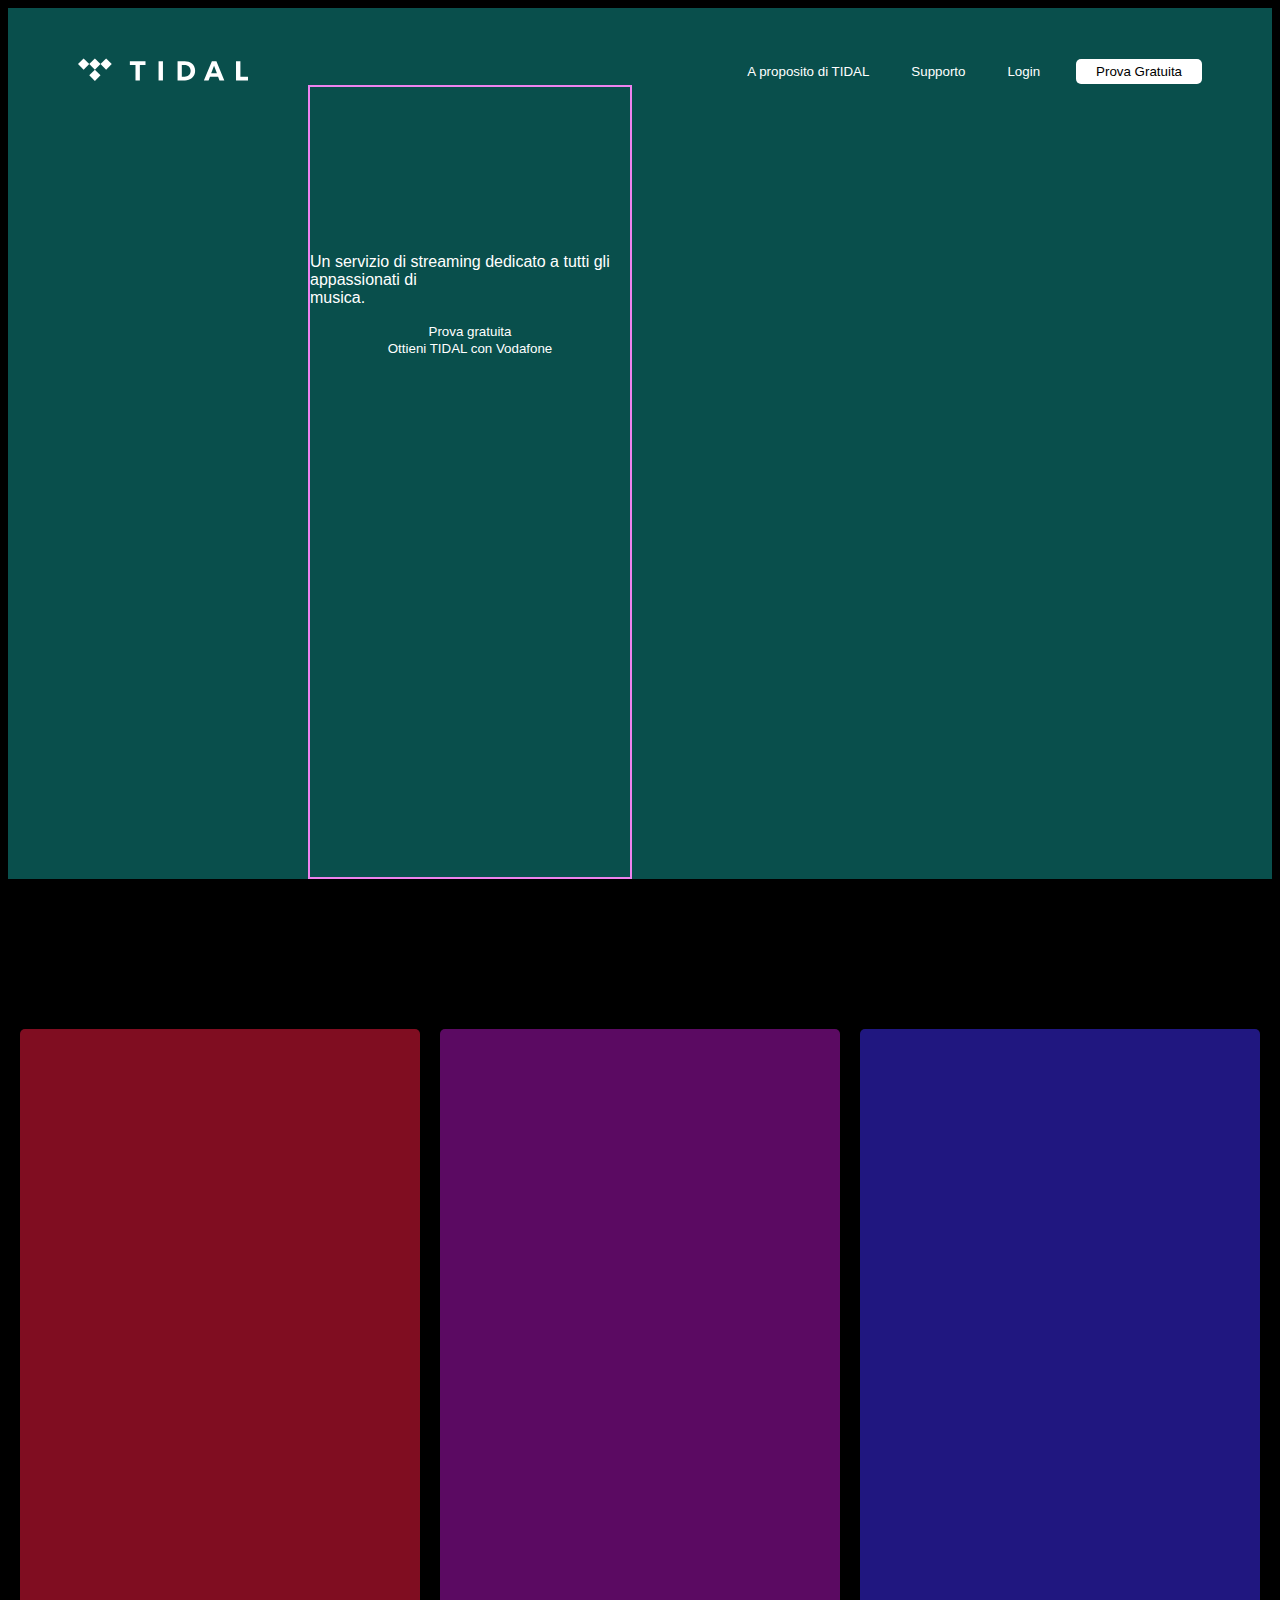
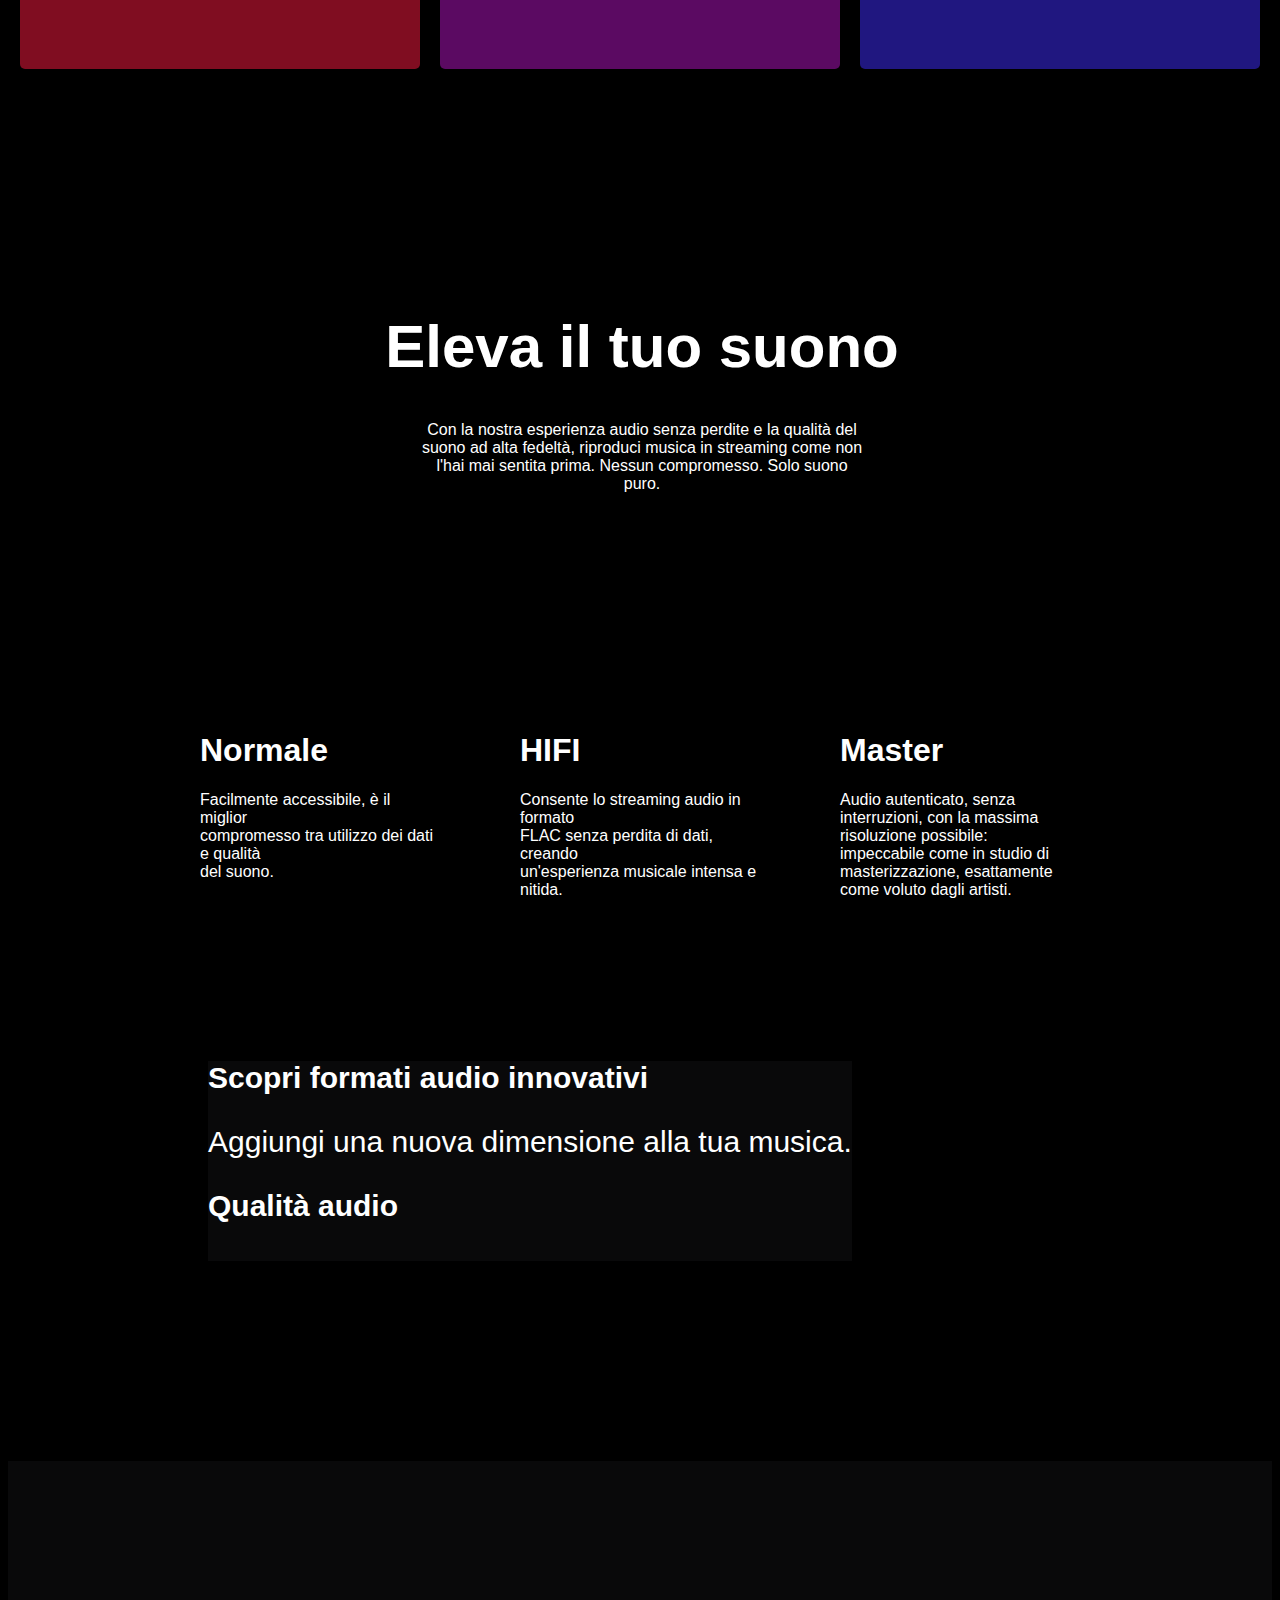
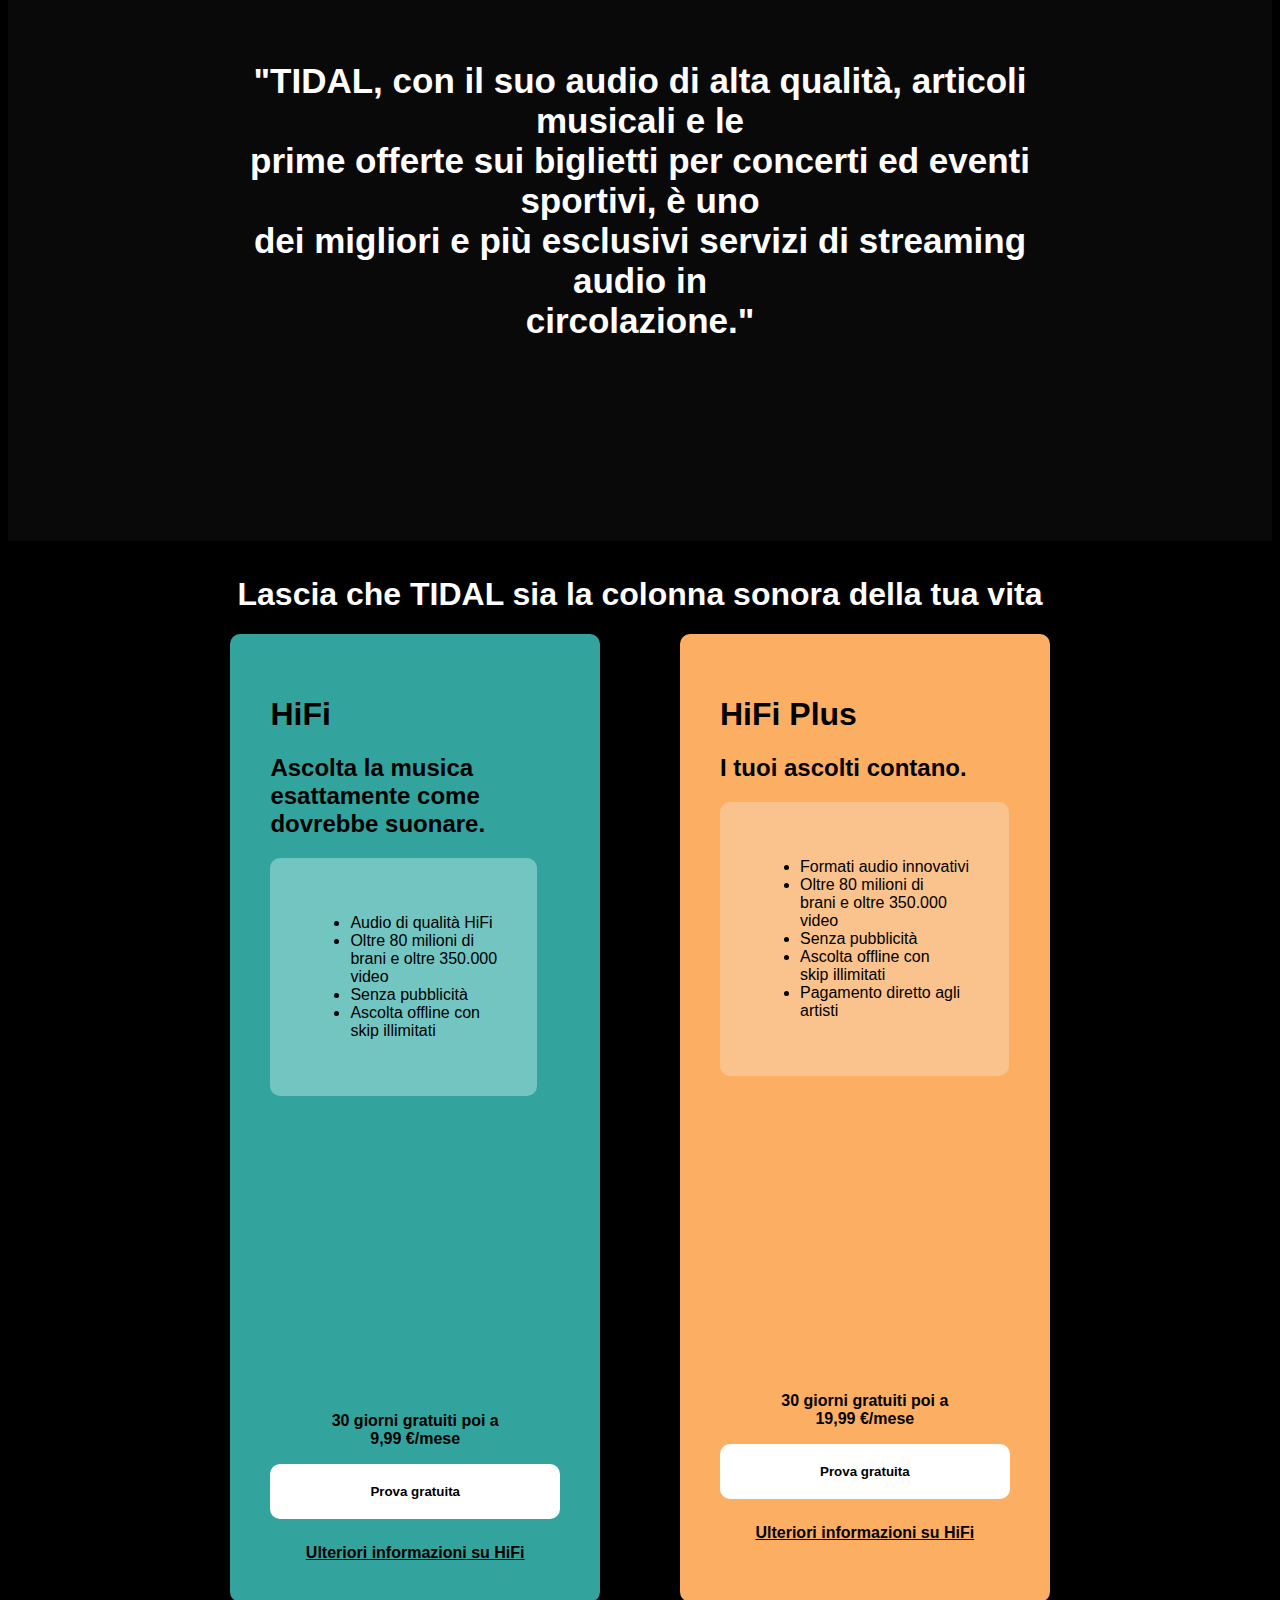
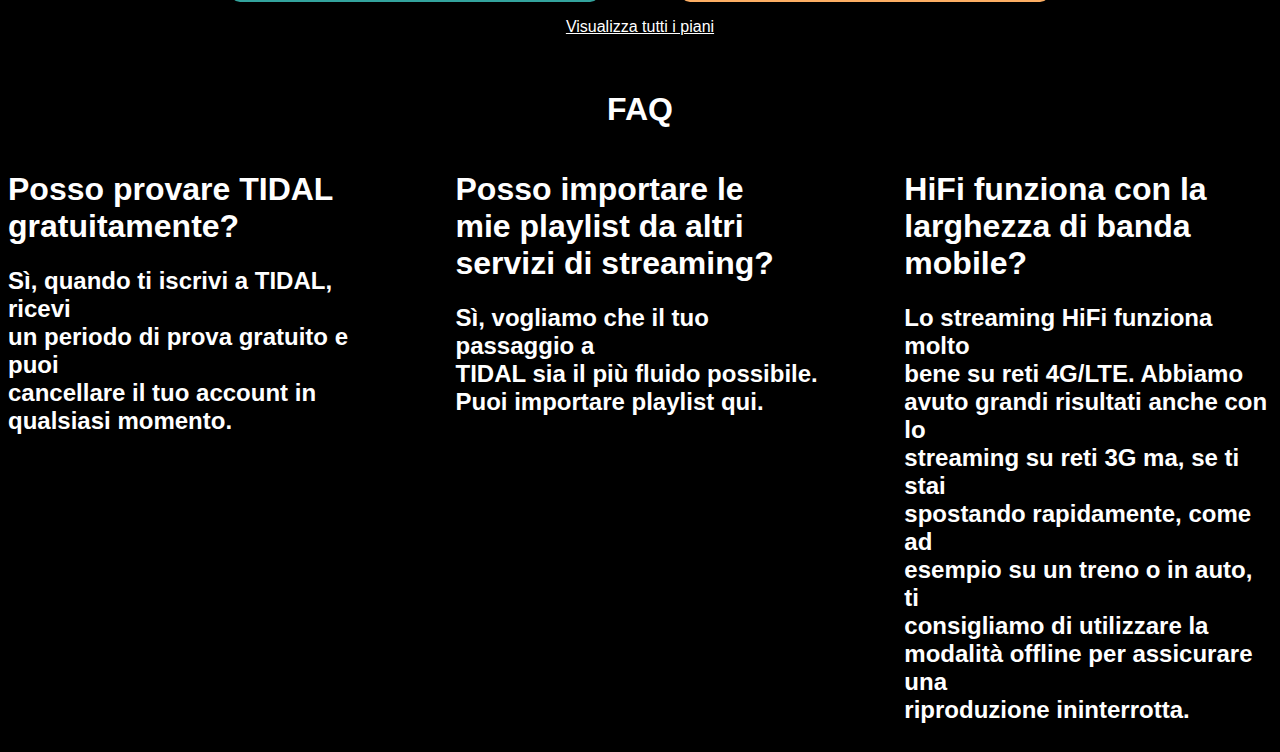
==== commit f8dc77a2: "fix:modified section page 1" ====
--- a/index.html
+++ b/index.html
@@ -12,208 +12,202 @@
 
 <body>
     <header>
-    <div class="topCard">
-        <div class="topCard__logo"><svg viewBox="0 0 160 22" fill="#fff" xmlns="http://www.w3.org/2000/svg" alt="TIDAL"
-                class="tidal-header-logo--image" data-v-725199d2="">
-                <path d="M58.2177 21.1555H54.1108V6.58787H48.7992V3.06799H63.5293V6.58787H58.2177V21.1555Z"
-                    data-v-725199d2=""></path>
-                <path d="M75.819 21.1553H79.9501V3.06799H75.819V21.1553Z" data-v-725199d2=""></path>
-                <path d="M152.855 17.5861H160V21.1555H148.724V3.06799H152.855V17.5861Z" data-v-725199d2="">
-                </path>
-                <path
-                    d="M97.7115 17.6108H100.273C103.72 17.6108 106.018 15.4605 106.018 12.0382C106.018 8.78718 103.696 6.58813 100.371 6.58813H97.7115V17.6108ZM93.7028 3.06799H100.395C105.333 3.06799 110.247 5.68264 110.247 12.0626C110.247 18.0761 105.431 21.1551 100.64 21.1551L93.7028 21.1553V3.06799Z"
-                    data-v-725199d2=""></path>
-                <path
-                    d="M125.334 14.375L128.058 7.30083L130.757 14.375H125.334ZM133.175 21.1555H137.715L130.264 3.06799H125.999L118.475 21.1555H122.894L124.227 17.5865H131.853L133.175 21.1555Z"
-                    data-v-725199d2=""></path>
-                <path d="M21.1775 5.70464L15.8834 10.9992L10.589 5.70464L15.8834 0.411743L21.1775 5.70464Z"
-                    data-v-725199d2=""></path>
-                <path d="M21.1775 16.2936L15.8834 21.5882L10.589 16.2936L15.8834 10.9993L21.1775 16.2936Z"
-                    data-v-725199d2=""></path>
-                <path d="M10.5886 5.70506L5.29417 10.9997L0 5.70506L5.29417 0.411743L10.5886 5.70506Z"
-                    data-v-725199d2=""></path>
-                <path d="M31.7655 5.70506L26.4715 10.9997L21.1769 5.70506L26.4715 0.411743L31.7655 5.70506Z"
-                    data-v-725199d2="">
-
-                </path>
-            </svg> </div>
-        <nav>
-            <div class="buttonForm ">
-                <button class="fontColor">A proposito di TIDAL </button>
-                <button class="fontColor">Supporto</button>
-                <button class="fontColor">Login</button>
-                <button class="fontColor" id="free">Prova Gratuita</button>
-            </div>
-        </nav>
+        <div class="topCard">
+            <div class="topCard__logo"><svg viewBox="0 0 160 22" fill="#fff" xmlns="http://www.w3.org/2000/svg"
+                    alt="TIDAL" class="tidal-header-logo--image" data-v-725199d2="">
+                    <path d="M58.2177 21.1555H54.1108V6.58787H48.7992V3.06799H63.5293V6.58787H58.2177V21.1555Z"
+                        data-v-725199d2=""></path>
+                    <path d="M75.819 21.1553H79.9501V3.06799H75.819V21.1553Z" data-v-725199d2=""></path>
+                    <path d="M152.855 17.5861H160V21.1555H148.724V3.06799H152.855V17.5861Z" data-v-725199d2="">
+                    </path>
+                    <path
+                        d="M97.7115 17.6108H100.273C103.72 17.6108 106.018 15.4605 106.018 12.0382C106.018 8.78718 103.696 6.58813 100.371 6.58813H97.7115V17.6108ZM93.7028 3.06799H100.395C105.333 3.06799 110.247 5.68264 110.247 12.0626C110.247 18.0761 105.431 21.1551 100.64 21.1551L93.7028 21.1553V3.06799Z"
+                        data-v-725199d2=""></path>
+                    <path
+                        d="M125.334 14.375L128.058 7.30083L130.757 14.375H125.334ZM133.175 21.1555H137.715L130.264 3.06799H125.999L118.475 21.1555H122.894L124.227 17.5865H131.853L133.175 21.1555Z"
+                        data-v-725199d2=""></path>
+                    <path d="M21.1775 5.70464L15.8834 10.9992L10.589 5.70464L15.8834 0.411743L21.1775 5.70464Z"
+                        data-v-725199d2=""></path>
+                    <path d="M21.1775 16.2936L15.8834 21.5882L10.589 16.2936L15.8834 10.9993L21.1775 16.2936Z"
+                        data-v-725199d2=""></path>
+                    <path d="M10.5886 5.70506L5.29417 10.9997L0 5.70506L5.29417 0.411743L10.5886 5.70506Z"
+                        data-v-725199d2=""></path>
+                    <path d="M31.7655 5.70506L26.4715 10.9997L21.1769 5.70506L26.4715 0.411743L31.7655 5.70506Z"
+                        data-v-725199d2="">
+
+                    </path>
+                </svg> </div>
+            <nav>
+                <div class="buttonForm ">
+                    <button class="fontColor">A proposito di TIDAL </button>
+                    <button class="fontColor">Supporto</button>
+                    <button class="fontColor">Login</button>
+                    <button class="fontColor" id="free">Prova Gratuita</button>
+                </div>
+            </nav>
         </div>
     </header>
     <main>
-        <section>
-            <div class="page1">
-
-                <div class="leftCard fontColor">
-                    <p>Un servizio di streaming dedicato a tutti gli appassionati di <br>
-                        musica.</p>
-                    <button><a class="fontColor" href="">Prova gratuita</a></button>
-                    <button><a class="fontColor" href="">Ottieni TIDAL con Vodafone</a></button>
-                </div>
-                <div class="rightCard">
-                </div>
-            </div>
-        </section>
-        <section>
-            <div class="page2 ">
-                <div class="redBox sizeCard"></div>
-                <div class="purpleBox sizeCard"></div>
-                <div class="blueBox sizeCard"></div>
-
-            </div>
-        </section>
-        <section>
-            <div class="page3 fontColor textAlign">
-                <h1 class="bold">Eleva il tuo suono</h1>
-                <p>Con la nostra esperienza audio senza perdite e la qualità del <br>
-                    suono ad alta fedeltà, riproduci musica in streaming come non <br>
-                    l'hai mai sentita prima. Nessun compromesso. Solo suono <br> puro.
-
-                </p>
-
-            </div>
-        </section>
-        <section>
-            <div class="page4">
-                <div class="cardForm">
-                    <div class="card4 fontColor">
-                        <h1>Normale</h1>
-                        <div></div>
-                        <p>Facilmente accessibile, è il miglior <br>
-                            compromesso tra utilizzo dei dati e qualità <br>
-                            del suono.</p>
-                    </div>
-
-                    <div class="card4 fontColor">
-                        <h1>HIFI</h1>
-                        <p>Consente lo streaming audio in formato <br>
-                            FLAC senza perdita di dati, creando <br>
-                            un'esperienza musicale intensa e nitida.</p>
-                    </div>
-
-                    <div class="card4 fontColor">
-                        <h1>Master</h1>
-                        <p>Audio autenticato, senza <br>
-                            interruzioni, con la massima <br>
-                            risoluzione possibile: <br>
-                            impeccabile come in studio di <br>
-                            masterizzazione, esattamente <br>
-                            come voluto dagli artisti.</p>
-                    </div>
-                </div>
-
-            </div>
-        </section>
-        <section>
-            <div class="page5">
-                <div class="qualityForm fontColor">
-                    <p class="bold">Scopri formati audio innovativi</p>
-                    <p> Aggiungi una nuova dimensione alla tua musica.</p>
-                    <a class="bold fontColor" href="">Qualità audio</a>
-                    <img src="../Tidal_project/img/dolby.png" alt="">
-                    <img src="../Tidal_project/img/dolby.png" alt="">
-                    <img src="../Tidal_project/img/dolby.png" alt="">
-                </div>
-                <div class="whatIf fontColor textAlign">
-                    <p class="bold">"TIDAL, con il suo audio di alta qualità, articoli musicali e le <br> prime offerte
-                        sui
-                        biglietti per concerti ed eventi sportivi, è uno <br> dei migliori e più esclusivi servizi di
-                        streaming
-                        audio in <br> circolazione."</p>
-                </div>
-            </div>
-        </section>
-        <section>
-            <div class="page6">
-                <h1 class="bold fontColor textAlign">Lascia che TIDAL sia la colonna sonora della tua vita</h1>
-                <div class="cardForm">
-                    <div class="greenContainer box">
-                        <h1>HiFi</h1>
-                        <h2>Ascolta la musica <br> esattamente come <br> dovrebbe suonare.</h2>
-
-                        <div class="greenList box">
-                            <ul>
-                                <li>Audio di qualità HiFi</li>
-                                <li>Oltre 80 milioni di <br> brani e oltre 350.000 <br> video</li>
-                                <li>Senza pubblicità</li>
-                                <li>Ascolta offline con <br> skip illimitati</li>
-                            </ul>
-                        </div>
-                        <div class="payForm">
-                            <p>30 giorni gratuiti poi a <br> 9,99 €/mese</p>
-                            <button>Prova gratuita</button>
-                            <a href="">Ulteriori informazioni su HiFi</a>
-                        </div>
-                    </div>
-                    <div class="orangeContainer box">
-                        <h1>HiFi Plus</h1>
-                        <h2>I tuoi ascolti contano.</h2>
-                        <div class="orangeList box">
-                            <ul>
-                                <li>Formati audio innovativi </li>
-                                <li>Oltre 80 milioni di <br> brani e oltre 350.000 <br> video</li>
-                                <li>Senza pubblicità</li>
-                                <li>Ascolta offline con <br> skip illimitati</li>
-                                <li>Pagamento diretto agli <br> artisti</li>
-                            </ul>
-                        </div>
-                        <div class="payForm">
-                            <p>30 giorni gratuiti poi a <br> 19,99 €/mese</p>
-                            <button>Prova gratuita</button>
-                            <a href="">Ulteriori informazioni su HiFi</a>
-                        </div>
-                    </div>
-                </div>
-                <a id="link" href="">
-                    <p class="fontColor textAlign">Visualizza tutti i piani</p>
-                </a>
-            </div>
-        </section>
-        <section>
-            <div class="page7">
-                <div>sequenza_di_immagini</div>
-                <h1 class="fontColor textAlign">FAQ</h1>
-                <div class="cardForm fontColor">
-                    <div>
-                        <h1>Posso provare TIDAL <br> gratuitamente?</h1>
-                        <h2>Sì, quando ti iscrivi a TIDAL, ricevi <br>
-                            un periodo di prova gratuito e puoi <br>
-                            cancellare il tuo account in <br>
-                            qualsiasi momento.</h2>
-                    </div>
-                    <div>
-                        <h1>Posso importare le <br>
-                            mie playlist da altri <br>
-                            servizi di streaming? </h1>
-                        <h2>Sì, vogliamo che il tuo passaggio a <br>
-                            TIDAL sia il più fluido possibile. <br>
-                            Puoi importare playlist qui.
-                        </h2>
-                    </div>
-
-                    <div>
-                        <h1>HiFi funziona con la <br>
-                            larghezza di banda <br>
-                            mobile?</h1>
-                        <h2>Lo streaming HiFi funziona molto <br>
-                            bene su reti 4G/LTE. Abbiamo <br>
-                            avuto grandi risultati anche con lo <br>
-                            streaming su reti 3G ma, se ti stai <br>
-                            spostando rapidamente, come ad <br>
-                            esempio su un treno o in auto, ti <br>
-                            consigliamo di utilizzare la <br>
-                            modalità offline per assicurare una <br>
-                            riproduzione ininterrotta.</h2>
-                    </div>
-                </div>
-            </div>
+
+        <section class="page1">
+
+            <div class="leftCard fontColor">
+                <p>Un servizio di streaming dedicato a tutti gli appassionati di <br>
+                    musica.</p>
+                <button><a class="fontColor" href="">Prova gratuita</a></button>
+                <button><a class="fontColor" href="">Ottieni TIDAL con Vodafone</a></button>
+            </div>
+            <div class="rightCard">
+            </div>
+
+        </section>
+
+        <section class="page2 ">
+            <div class="redBox sizeCard"></div>
+            <div class="purpleBox sizeCard"></div>
+            <div class="blueBox sizeCard"></div>
+
+        </section>
+        <section class="page3 fontColor textAlign">
+            <h1 class="bold">Eleva il tuo suono</h1>
+            <p>Con la nostra esperienza audio senza perdite e la qualità del <br>
+                suono ad alta fedeltà, riproduci musica in streaming come non <br>
+                l'hai mai sentita prima. Nessun compromesso. Solo suono <br> puro.
+
+            </p>
+
+        </section>
+
+        <section class="page4">
+            <div class="cardForm">
+                <div class="card4 fontColor">
+                    <h1>Normale</h1>
+                    <div></div>
+                    <p>Facilmente accessibile, è il miglior <br>
+                        compromesso tra utilizzo dei dati e qualità <br>
+                        del suono.</p>
+                </div>
+
+                <div class="card4 fontColor">
+                    <h1>HIFI</h1>
+                    <p>Consente lo streaming audio in formato <br>
+                        FLAC senza perdita di dati, creando <br>
+                        un'esperienza musicale intensa e nitida.</p>
+                </div>
+
+                <div class="card4 fontColor">
+                    <h1>Master</h1>
+                    <p>Audio autenticato, senza <br>
+                        interruzioni, con la massima <br>
+                        risoluzione possibile: <br>
+                        impeccabile come in studio di <br>
+                        masterizzazione, esattamente <br>
+                        come voluto dagli artisti.</p>
+                </div>
+            </div>
+
+        </section>
+
+        <section class="page5">
+            <div class="qualityForm fontColor">
+                <p class="bold">Scopri formati audio innovativi</p>
+                <p> Aggiungi una nuova dimensione alla tua musica.</p>
+                <a class="bold fontColor" href="">Qualità audio</a>
+                <img src="../Tidal_project/img/dolby.png" alt="">
+                <img src="../Tidal_project/img/dolby.png" alt="">
+                <img src="../Tidal_project/img/dolby.png" alt="">
+            </div>
+            <div class="whatIf fontColor textAlign">
+                <p class="bold">"TIDAL, con il suo audio di alta qualità, articoli musicali e le <br> prime offerte
+                    sui
+                    biglietti per concerti ed eventi sportivi, è uno <br> dei migliori e più esclusivi servizi di
+                    streaming
+                    audio in <br> circolazione."</p>
+            </div>
+        </section>
+
+        <section class="page6">
+            <h1 class="bold fontColor textAlign">Lascia che TIDAL sia la colonna sonora della tua vita</h1>
+            <div class="cardForm">
+                <div class="greenContainer box">
+                    <h1>HiFi</h1>
+                    <h2>Ascolta la musica <br> esattamente come <br> dovrebbe suonare.</h2>
+
+                    <div class="greenList box">
+                        <ul>
+                            <li>Audio di qualità HiFi</li>
+                            <li>Oltre 80 milioni di <br> brani e oltre 350.000 <br> video</li>
+                            <li>Senza pubblicità</li>
+                            <li>Ascolta offline con <br> skip illimitati</li>
+                        </ul>
+                    </div>
+                    <div class="payForm">
+                        <p>30 giorni gratuiti poi a <br> 9,99 €/mese</p>
+                        <button>Prova gratuita</button>
+                        <a href="">Ulteriori informazioni su HiFi</a>
+                    </div>
+                </div>
+                <div class="orangeContainer box">
+                    <h1>HiFi Plus</h1>
+                    <h2>I tuoi ascolti contano.</h2>
+                    <div class="orangeList box">
+                        <ul>
+                            <li>Formati audio innovativi </li>
+                            <li>Oltre 80 milioni di <br> brani e oltre 350.000 <br> video</li>
+                            <li>Senza pubblicità</li>
+                            <li>Ascolta offline con <br> skip illimitati</li>
+                            <li>Pagamento diretto agli <br> artisti</li>
+                        </ul>
+                    </div>
+                    <div class="payForm">
+                        <p>30 giorni gratuiti poi a <br> 19,99 €/mese</p>
+                        <button>Prova gratuita</button>
+                        <a href="">Ulteriori informazioni su HiFi</a>
+                    </div>
+                </div>
+            </div>
+            <a id="link" href="">
+                <p class="fontColor textAlign">Visualizza tutti i piani</p>
+            </a>
+        </section>
+
+        <section class="page7">
+            <div>sequenza_di_immagini</div>
+            <h1 class="fontColor textAlign">FAQ</h1>
+            <div class="cardForm fontColor">
+                <div>
+                    <h1>Posso provare TIDAL <br> gratuitamente?</h1>
+                    <h2>Sì, quando ti iscrivi a TIDAL, ricevi <br>
+                        un periodo di prova gratuito e puoi <br>
+                        cancellare il tuo account in <br>
+                        qualsiasi momento.</h2>
+                </div>
+                <div>
+                    <h1>Posso importare le <br>
+                        mie playlist da altri <br>
+                        servizi di streaming? </h1>
+                    <h2>Sì, vogliamo che il tuo passaggio a <br>
+                        TIDAL sia il più fluido possibile. <br>
+                        Puoi importare playlist qui.
+                    </h2>
+                </div>
+
+                <div>
+                    <h1>HiFi funziona con la <br>
+                        larghezza di banda <br>
+                        mobile?</h1>
+                    <h2>Lo streaming HiFi funziona molto <br>
+                        bene su reti 4G/LTE. Abbiamo <br>
+                        avuto grandi risultati anche con lo <br>
+                        streaming su reti 3G ma, se ti stai <br>
+                        spostando rapidamente, come ad <br>
+                        esempio su un treno o in auto, ti <br>
+                        consigliamo di utilizzare la <br>
+                        modalità offline per assicurare una <br>
+                        riproduzione ininterrotta.</h2>
+                </div>
+            </div>
+
         </section>
     </main>
     <footer>
--- a/style.css
+++ b/style.css
@@ -10,9 +10,7 @@
     text-align: center;
 }
 
-header{
-    background-color:#094f4c ;
-}
+
 
 a {
     text-decoration: none;
@@ -21,9 +19,8 @@
 
 body {
     background-color: black;
-    height: max-content;
     font-family: Arial, Helvetica, sans-serif;
-   
+
 }
 
 .topCard {
@@ -33,6 +30,7 @@
     justify-content: space-between;
     padding: 50px 70px 0;
     align-items: center;
+    background-color: #094f4c;
 
 }
 
@@ -48,23 +46,25 @@
 }
 
 .page1 {
-    height: max-content;
+    height: 100%;
     background-color: #094f4c;
+
 }
 
 .leftCard {
     border: 2px solid violet;
     width: 20rem;
-    height: 30rem;
+    height: 40rem;
     margin-left: 300px;
-    margin-top: 150px;
+    padding-top: 150px;
     display: flex;
     flex-direction: column;
 }
 
-.righCard{
+.righCard {
     background-image: url("../Tidal_project/img/playlists.0165253.png");
 }
+
 .page2 {
 
 
@@ -194,21 +194,21 @@
 
 .greenContainer {
     background-color: #33a39d;
-    
+
 
 }
 
 .orangeContainer {
     background-color: #fcae63;
-   
+
 
 }
 
 .greenList {
     background-color: #72c5c1;
-    
-   
-    
+
+
+
 }
 
 .orangeList {
@@ -216,36 +216,39 @@
 
 }
 
-#link{
+#link {
     text-decoration: underline;
     text-decoration-color: white;
     margin-bottom: 500px;
 }
 
- .box{
+.box {
     width: max-content;
     padding: 40px;
     border-radius: 10px;
- }
- .payForm{
-     display: flex;
-     flex-direction: column;
-     align-items: center;
-     margin-top: 300px;
-     font-weight: bold;
-     text-align: center;
-     
- }
- .payForm>a{
-     color: black;
-     text-decoration: underline;
-     margin-top: 25px;
- }
- .payForm>button{
-     background-color: white;
-     width: max-content;
-     padding: 20px 100px;
-     border-radius: 10px;
-     font-weight: bold;
-     
-}                                      
+}
+
+.payForm {
+    display: flex;
+    flex-direction: column;
+    align-items: center;
+    margin-top: 300px;
+    font-weight: bold;
+    text-align: center;
+
+}
+
+.payForm>a {
+    color: black;
+    text-decoration: underline;
+    margin-top: 25px;
+}
+
+.payForm>button {
+    background-color: white;
+    width: max-content;
+    padding: 20px 100px;
+    border-radius: 10px;
+    font-weight: bold;
+
+}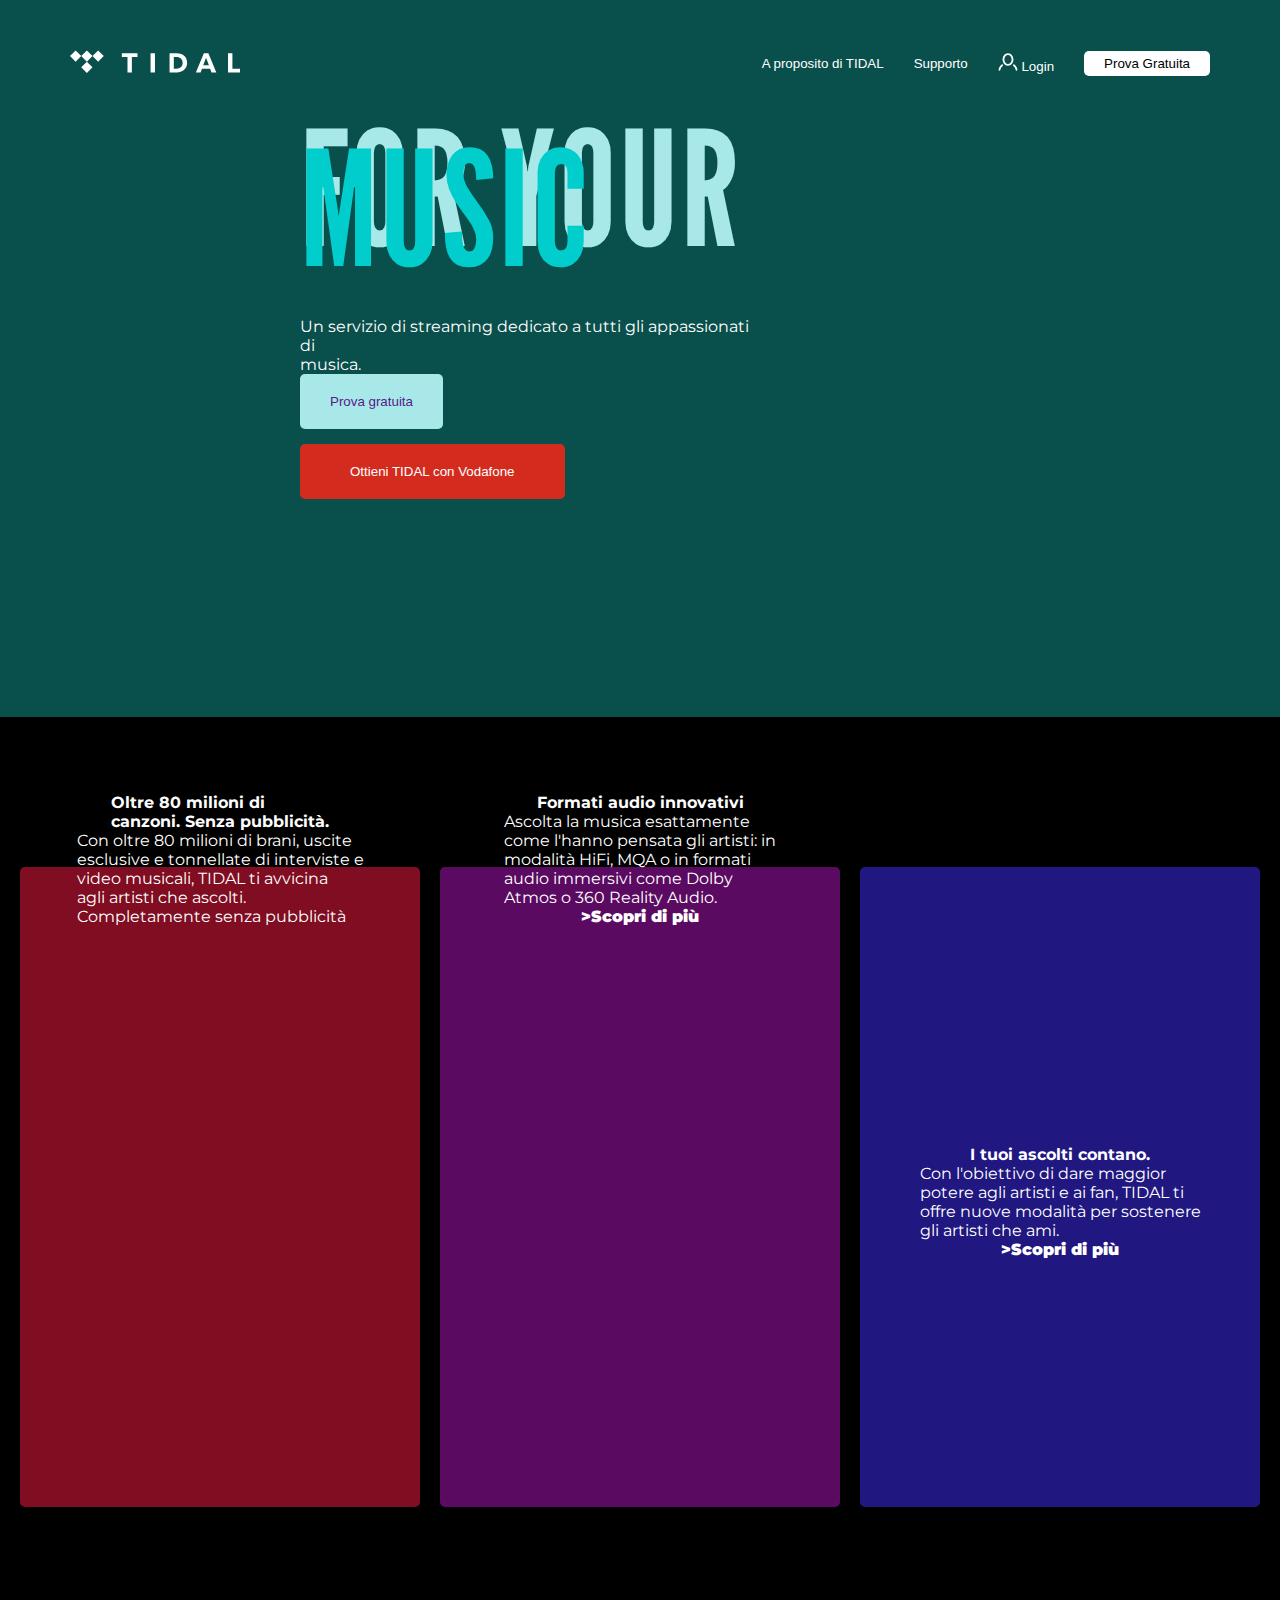
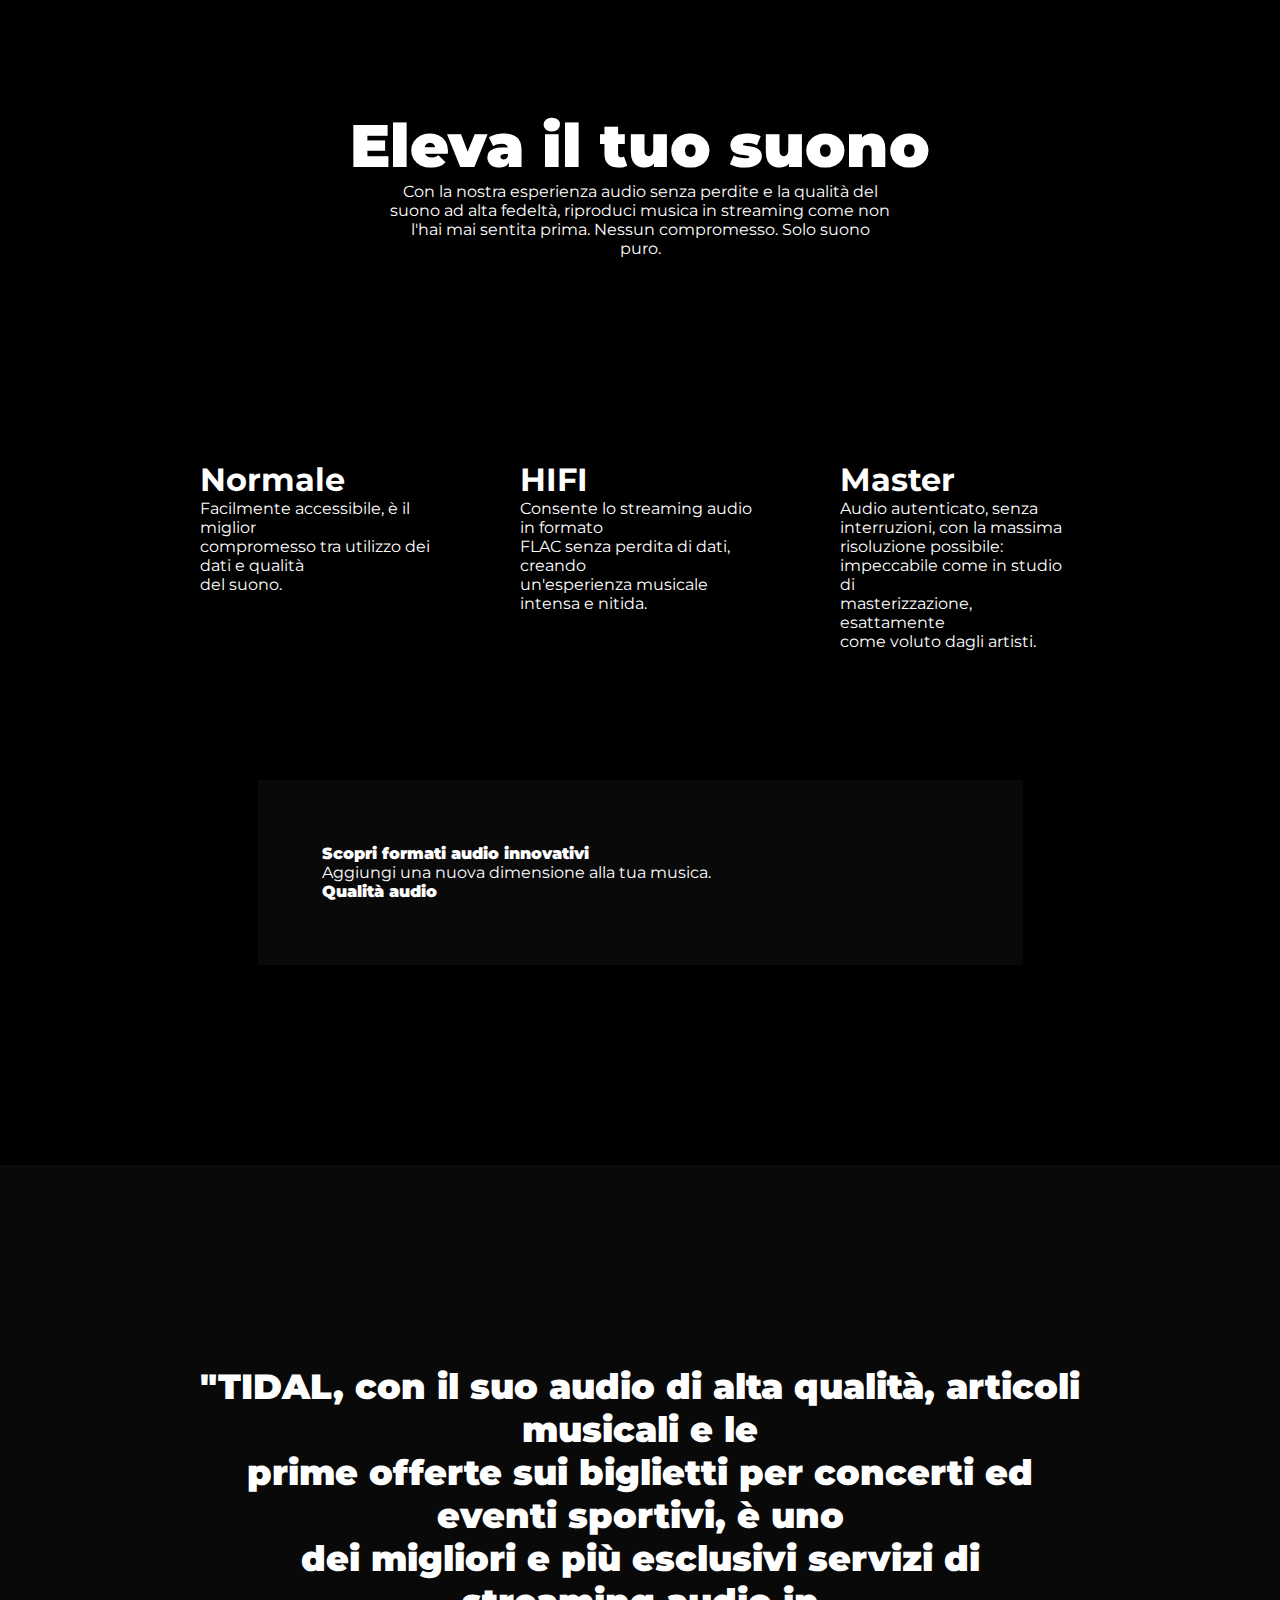
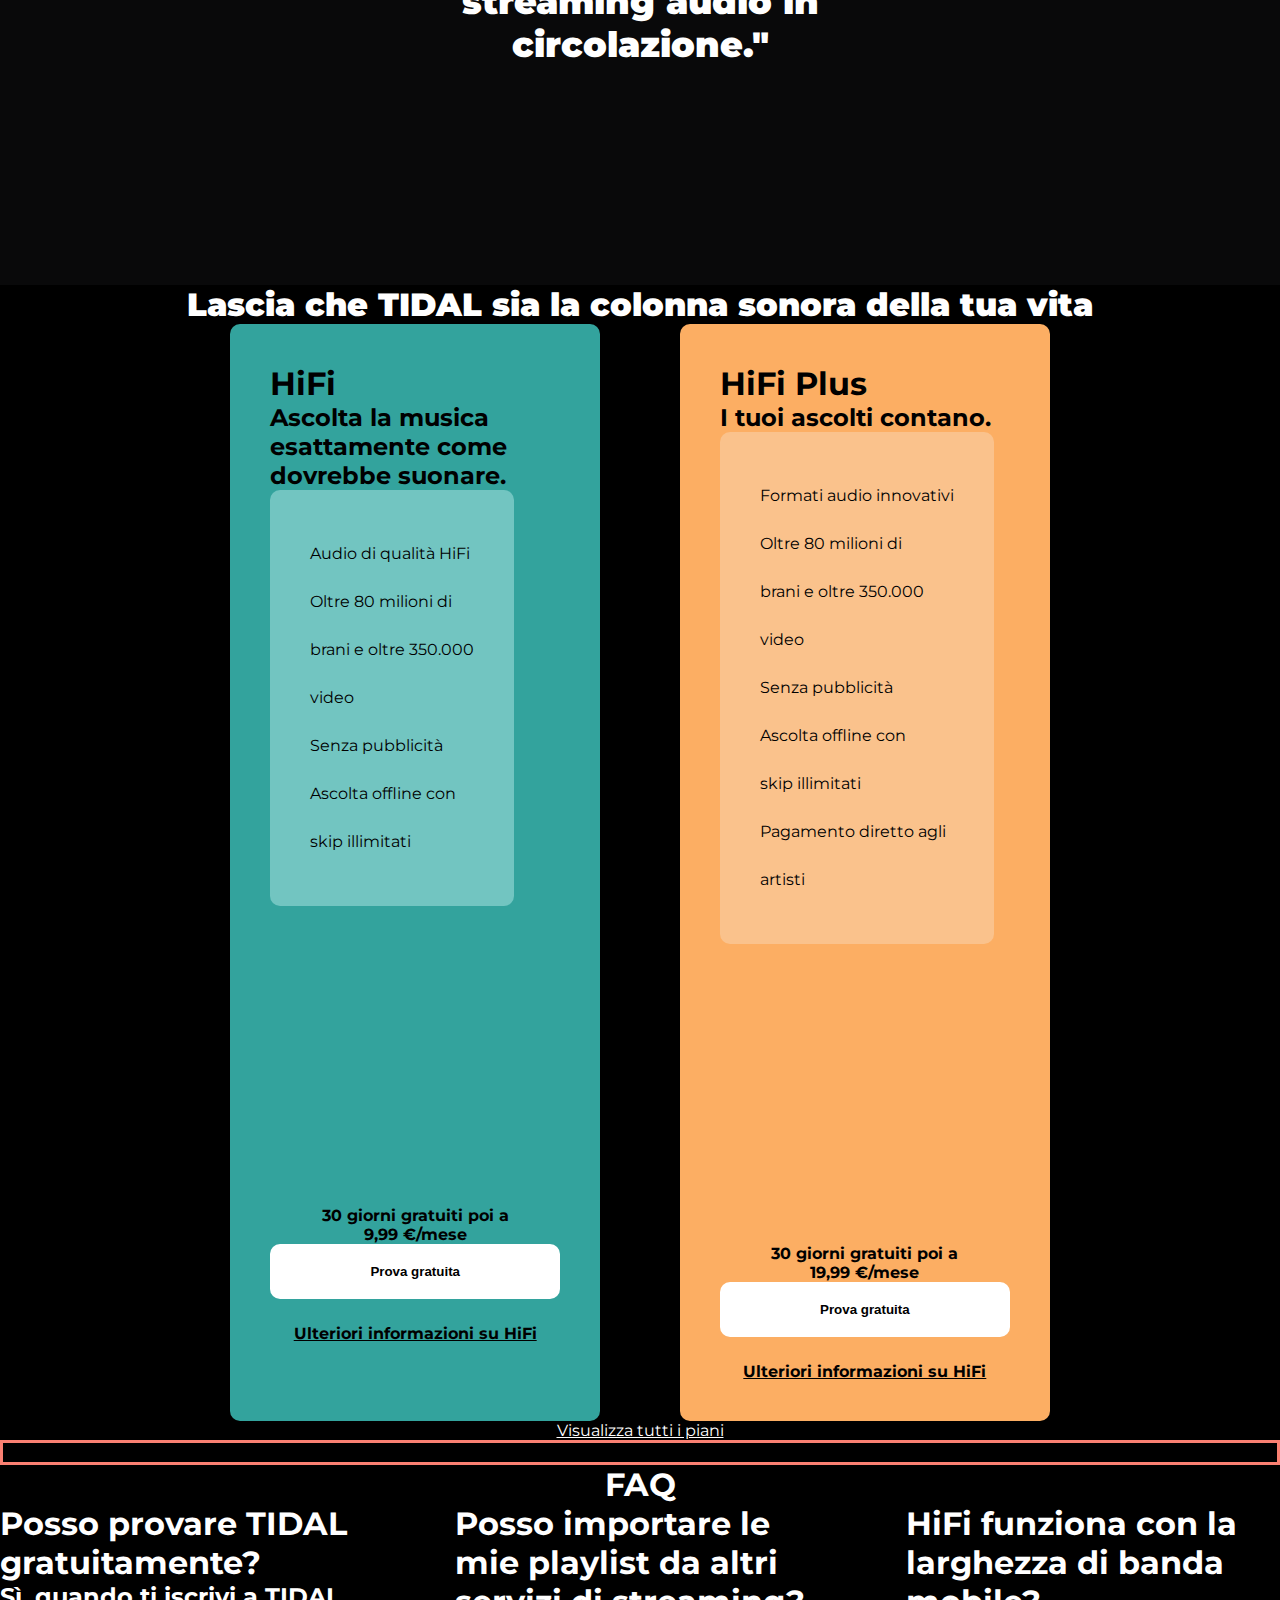
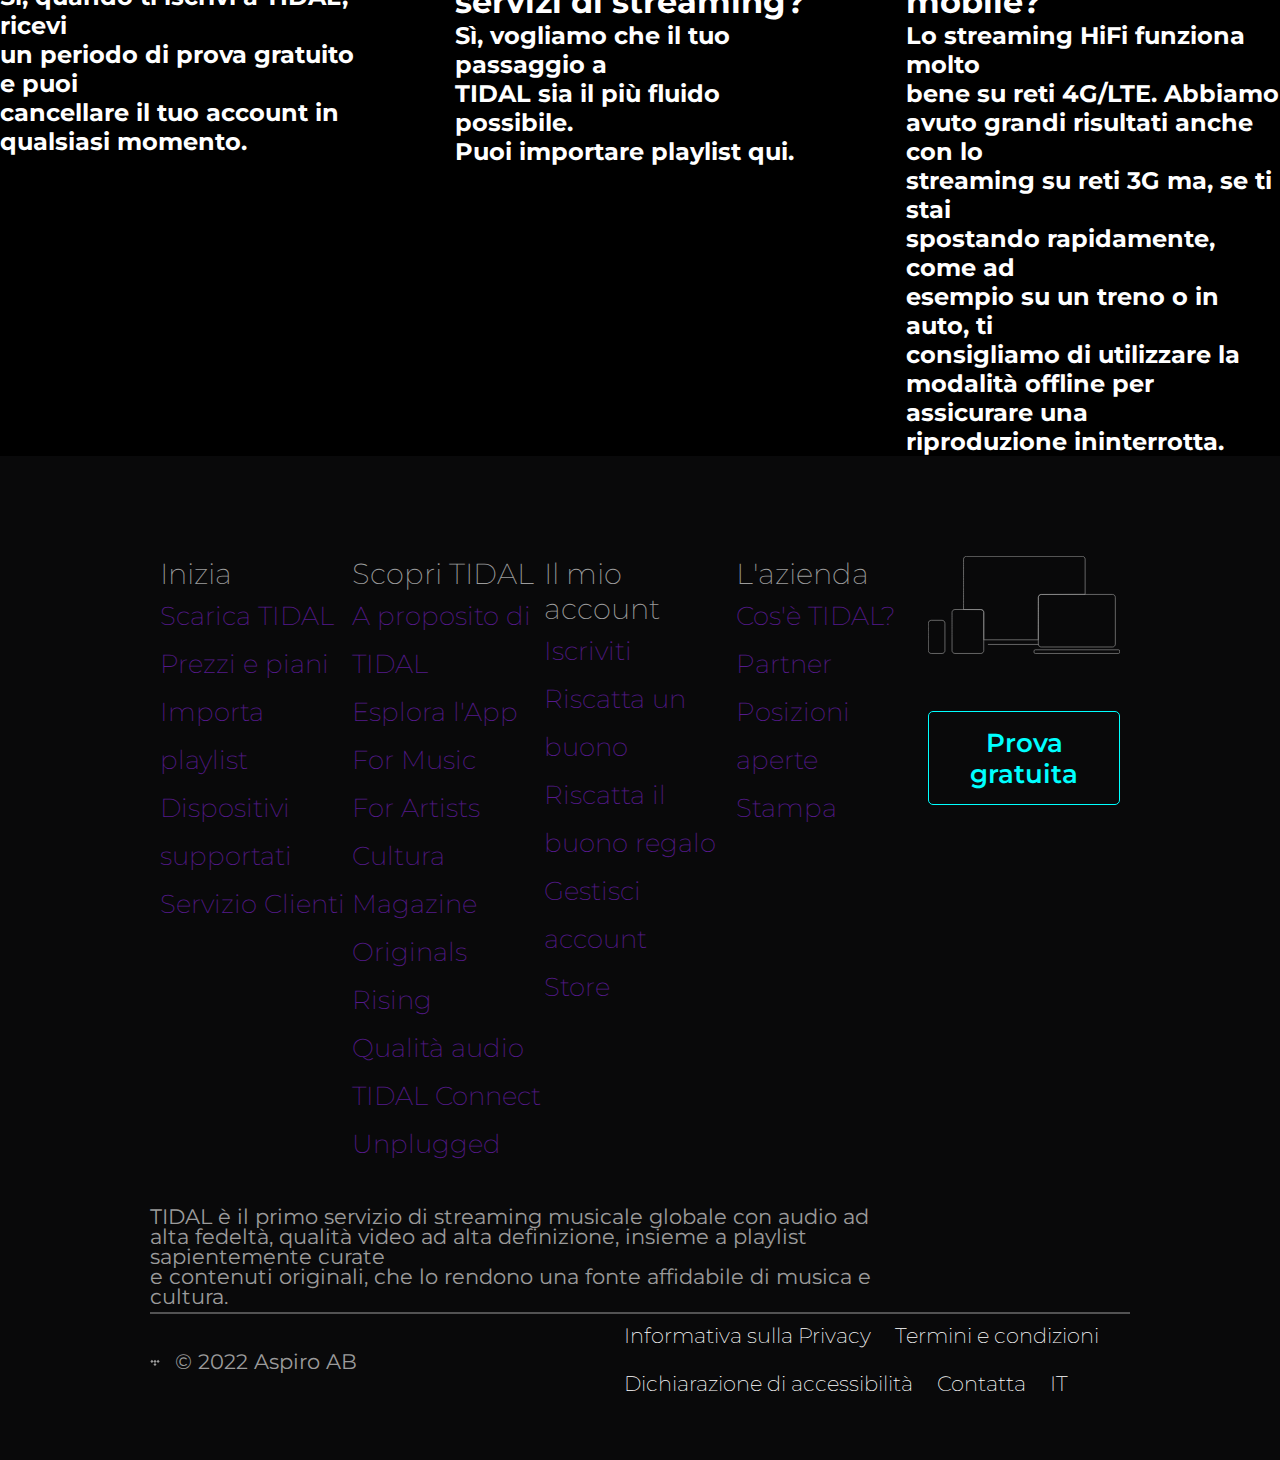
==== commit 5637a085: "feat:add brightness" ====
--- a/index.html
+++ b/index.html
@@ -4,9 +4,19 @@
 <head>
     <meta charset="UTF-8">
     <link rel="stylesheet" href="style.css">
+    <link rel="stylesheet" href="reset.css">
 
     <meta http-equiv="X-UA-Compatible" content="IE=edge">
     <meta name="viewport" content="width=device-width, initial-scale=1.0">
+
+    <link rel="preconnect" href="https://fonts.googleapis.com">
+    <link rel="preconnect" href="https://fonts.gstatic.com" crossorigin>
+    <link
+        href="https://fonts.googleapis.com/css2?family=Montserrat:ital,wght@0,100;0,200;0,300;0,400;0,500;0,600;0,700;0,800;0,900;1,400;1,500;1,700;1,800&display=swap"
+        rel="stylesheet">
+    <link rel="preconnect" href="https://fonts.googleapis.com">
+    <link rel="preconnect" href="https://fonts.gstatic.com" crossorigin>
+    <link href="https://fonts.googleapis.com/css2?family=League+Gothic&display=swap" rel="stylesheet">
     <title>Homepage Tidal</title>
 </head>
 
@@ -41,7 +51,12 @@
                 <div class="buttonForm ">
                     <button class="fontColor">A proposito di TIDAL </button>
                     <button class="fontColor">Supporto</button>
-                    <button class="fontColor">Login</button>
+                    <button class="fontColor"><i data-v-725199d2="" class="tidal-icon"><svg width="20" height="18"
+                                viewBox="0 0 20 18" fill="none" xmlns="http://www.w3.org/2000/svg">
+                                <path fill-rule="evenodd" clip-rule="evenodd"
+                                    d="M9.99982 2.00876C8.11717 2.00876 6.34982 3.86753 6.34982 6.48376C6.34982 9.09999 8.11717 10.9588 9.99982 10.9588C11.8825 10.9588 13.6498 9.09999 13.6498 6.48376C13.6498 3.86753 11.8825 2.00876 9.99982 2.00876ZM4.57482 6.48376C4.57482 3.17674 6.87048 0.233765 9.99982 0.233765C13.1292 0.233765 15.4248 3.17674 15.4248 6.48376C15.4248 9.79079 13.1292 12.7338 9.99982 12.7338C6.87048 12.7338 4.57482 9.79079 4.57482 6.48376ZM4.86864 11.6946C5.18024 12.0729 5.12611 12.6323 4.74775 12.9439C3.4899 13.9797 2.62172 15.3686 2.33358 16.9173C2.24393 17.3992 1.78061 17.7172 1.29872 17.6275C0.81684 17.5379 0.498874 17.0746 0.588527 16.5927C0.960387 14.5939 2.07221 12.8478 3.61936 11.5737C3.99773 11.2621 4.55705 11.3162 4.86864 11.6946ZM16.4215 11.5737C16.0431 11.2621 15.4838 11.3162 15.1722 11.6946C14.8606 12.0729 14.9147 12.6323 15.2931 12.9439C16.5522 13.9807 17.4129 15.3641 17.6626 16.8976C17.7413 17.3814 18.1974 17.7097 18.6811 17.631C19.1649 17.5522 19.4933 17.0962 19.4145 16.6124C19.0866 14.5984 17.9674 12.8468 16.4215 11.5737Z"
+                                    fill="currentColor"></path>
+                            </svg></i> Login</button>
                     <button class="fontColor" id="free">Prova Gratuita</button>
                 </div>
             </nav>
@@ -52,10 +67,12 @@
         <section class="page1">
 
             <div class="leftCard fontColor">
+                <h2 id="your">FOR YOUR</h2>
+                <h2 id="music" class="margin">MUSIC</h2>
                 <p>Un servizio di streaming dedicato a tutti gli appassionati di <br>
                     musica.</p>
-                <button><a class="fontColor" href="">Prova gratuita</a></button>
-                <button><a class="fontColor" href="">Ottieni TIDAL con Vodafone</a></button>
+                <button class="trial"><a href="">Prova gratuita</a></button>
+                <button class="vodafone"><a class="fontColor" href="">Ottieni TIDAL con Vodafone</a></button>
             </div>
             <div class="rightCard">
             </div>
@@ -63,9 +80,38 @@
         </section>
 
         <section class="page2 ">
-            <div class="redBox sizeCard"></div>
-            <div class="purpleBox sizeCard"></div>
-            <div class="blueBox sizeCard"></div>
+            <div class="redBox sizeCard">
+                <img src="img/card1.png" alt="">
+                <div class="fontColor write"> <b>Oltre 80 milioni di <br> canzoni. Senza pubblicità.</b>
+                    <p>Con oltre 80 milioni di brani, uscite <br>
+                        esclusive e tonnellate di interviste e <br>
+                        video musicali, TIDAL ti avvicina <br>
+                        agli artisti che ascolti. <br>
+                        Completamente senza pubblicità</p>
+                </div>
+            </div>
+            <div class="purpleBox sizeCard">
+                <img src="img/card2.png" alt="">
+                <div class="fontColor write"> <b>Formati audio innovativi</b>
+                    <p>Ascolta la musica esattamente <br>
+                        come l'hanno pensata gli artisti: in <br>
+                        modalità HiFi, MQA o in formati <br>
+                        audio immersivi come Dolby <br>
+                        Atmos o 360 Reality Audio. </b></p>
+                    <a class="bold fontColor" href=""> >Scopri di più</a>
+                </div>
+            </div>
+            <div class="blueBox sizeCard">
+                <img src="img/card3.png" alt="">
+
+                <div class="fontColor"> <b>I tuoi ascolti contano.</b>
+                    <p>Con l'obiettivo di dare maggior <br>
+                        potere agli artisti e ai fan, TIDAL ti <br>
+                        offre nuove modalità per sostenere <br>
+                        gli artisti che ami.</p>
+                    <a class="bold fontColor" href=""> >Scopri di più</a>
+                </div>
+            </div>
 
         </section>
         <section class="page3 fontColor textAlign">
@@ -110,12 +156,15 @@
 
         <section class="page5">
             <div class="qualityForm fontColor">
-                <p class="bold">Scopri formati audio innovativi</p>
-                <p> Aggiungi una nuova dimensione alla tua musica.</p>
-                <a class="bold fontColor" href="">Qualità audio</a>
-                <img src="../Tidal_project/img/dolby.png" alt="">
-                <img src="../Tidal_project/img/dolby.png" alt="">
-                <img src="../Tidal_project/img/dolby.png" alt="">
+                <div>
+                    <p class="bold">Scopri formati audio innovativi</p>
+                    <p> Aggiungi una nuova dimensione alla tua musica.</p>
+                    <a class="bold fontColor" href="">Qualità audio</a>
+                </div>
+                <div class="qualityImg brightness"><img src="img/dolby.png" alt="">
+                    <img class="brightness" src="img/360.png" alt="">
+                    <img class="brightness" src="img/mqa.png" alt=""></div>
+
             </div>
             <div class="whatIf fontColor textAlign">
                 <p class="bold">"TIDAL, con il suo audio di alta qualità, articoli musicali e le <br> prime offerte
@@ -123,6 +172,12 @@
                     biglietti per concerti ed eventi sportivi, è uno <br> dei migliori e più esclusivi servizi di
                     streaming
                     audio in <br> circolazione."</p>
+                <div>
+                    <img src="img/what-hifi.aac469c.png" alt="">
+                    <img class="brightness" src="img/businessInsider.png" alt="">
+                    <img class="brightness" src="img/techRadar.png" alt="">
+                    <img class="brightness" src="img/pc.png" alt="">
+                </div>
             </div>
         </section>
 
@@ -172,7 +227,41 @@
         </section>
 
         <section class="page7">
-            <div>sequenza_di_immagini</div>
+            <div class="playlist">
+                <div class="album"><img width="220rem" src="img/advisory.jpg" alt="">
+                    <a href="">
+                        <div class="albumText"><b>God Don't Make Mistakes</b> <p>Conway The Machine</p></div>
+                    </a></div>
+                <div class="album"><img width="220rem" src="img/avril.jpg" alt="">
+                    <a href="">
+                        <div class="albumText"><b>Love Sux</b>
+                        <p>Avril Lavigne</p></div>
+                    </a></div>
+                <div class="album"><img width="220rem" src="img/tears.jpg" alt="">
+                    <a href="">
+                        <div class="albumText"></div>
+                    </a></div>
+                <div class="album"><img width="220rem" src="img/vf7.jpg" alt="">
+                    <a href="">
+                        <div class="albumText"></div>
+                    </a></div>
+                <div class="album"><img width="200rem" src="img/young.jpg" alt="">
+                    <a href="">
+                        <div class="albumText"> <b>YOUNG-LUV.COM</b> <p>StayC</p></div>
+                    </a></div>
+                <div class="album"><img width="220rem" src="img/trapStar.jpg" alt="">
+                    <a href="">
+                        <div class="albumText"></div>
+                    </a></div>
+                <div class="album"><img width="220rem" src="img/cake.jpg" alt="">
+                    <a href="">
+                        <div class="albumText"><b>TRAP CAKE VOL.2</b> <p>Rauw Alejandro</p></div>
+                    </a></div>
+                <div class="album"><img width="220rem" src="img/kodak.jpg" alt="">
+                    <a href="">
+                        <div class="albumText"><b>Back For Everything</b> <p>Kodak Black</p></div>
+                    </a></div>
+            </div>
             <h1 class="fontColor textAlign">FAQ</h1>
             <div class="cardForm fontColor">
                 <div>
@@ -211,11 +300,92 @@
         </section>
     </main>
     <footer>
-        <div></div>
-        <div></div>
-        <div></div>
-        <div></div>
-        <div></div>
+        <div class="footer-grid">
+            <div class="footer-grid-col1">
+                <h3>Inizia</h3>
+                <ul>
+                    <li><a href="">Scarica TIDAL</a></li>
+                    <li><a href="">Prezzi e piani</a></li>
+                    <li><a href="">Importa playlist</a></li>
+                    <li><a href="">Dispositivi supportati</a></li>
+                    <li><a href="">Servizio Clienti</a></li>
+                </ul>
+            </div>  
+            <div class="footer-grid-col2">
+                <h3>Scopri TIDAL</h3>
+                <ul>
+                    <li><a href="">A proposito di TIDAL</a></li>
+                    <li><a href="">Esplora l'App</a></li>
+                    <li><a href="">For Music</a></li>
+                    <li><a href="">For Artists</a></li>
+                    <li><a href="">Cultura</a></li>
+                    <li><a href="">Magazine</a></li>
+                    <li><a href="">Originals</a></li>
+                    <li><a href="">Rising</a></li>
+                    <li><a href="">Qualità audio</a></li>
+                    <li><a href="">TIDAL Connect</a></li>
+                    <li><a href="">Unplugged</a></li>
+                </ul>
+            </div>
+            <div class="footer-grid-col3">
+                <h3>Il mio account</h3>
+                <ul>
+                    <li><a href="">Iscriviti</a></li>
+                    <li><a href="">Riscatta un buono</a></li>
+                    <li><a href="">Riscatta il buono regalo</a></li>
+                    <li><a href="">Gestisci account</a></li>
+                    <li><a href="">Store</a></li>
+                </ul>
+            </div>
+            <div class="footer-grid-col4">
+                <h3>L'azienda</h3>
+                <ul>
+                    <li><a href="">Cos'è TIDAL?</a></li>
+                    <li><a href="">Partner</a></li>
+                    <li><a href="">Posizioni aperte</a></li>
+                    <li><a href="">Stampa</a></li>
+                </ul>
+            </div>
+            <div class="footer-grid-col5">
+                <span data-v-db680bb0="" class="block"><svg viewBox="0 0 300 153" fill="none" class="block fullwidth padding-left-nudge padding-right-nudge margin-bottom-2"><path d="M55.5561798,83.6335178 L82.7174952,83.7716499 C85.1938121,83.7842435 87.1946103,85.7952428 87.1946103,88.2715917 L87.1946103,130.960674 L172.410017,130.960674 L172.519072,64.6597133 C172.523144,62.1838722 174.526462,60.1763765 177.00229,60.1671464 L245.567416,59.9115285 L245.567416,5 C245.567416,2.51471863 243.552697,0.5 241.067416,0.5 L60.0561798,0.5 C57.5708984,0.5 55.5561798,2.51471863 55.5561798,5 C55.5561798,13.3216841 55.5561798,13.3216841 55.5561798,21.6433682 C55.5561798,29.9650522 55.5561798,29.9650522 55.5561798,38.2867363 C55.5561798,49.2374314 55.5561798,49.2374314 55.5561798,60.5964194 C55.5561798,71.9971276 55.5561798,72.1572724 55.5561798,83.6335178 Z" stroke="#9B9B9B"></path><path d="M94.3820225,138.202247 L171.910112,138.202247" stroke="#9B9B9B" stroke-linecap="square"></path><rect stroke="#979797" x="165.668539" y="146.567416" width="133.831461" height="5.74157303" rx="2"></rect><path d="M176.910112,60.0505618 C174.424831,60.0505618 172.410112,62.0652804 172.410112,64.5505618 C172.410112,69.3544475 172.410112,69.3544475 172.410112,74.1583331 C172.410112,78.9622188 172.410112,78.9622188 172.410112,83.7661044 C172.410112,97.4891474 172.410112,97.4891474 172.410112,111.21219 L172.410112,137.696629 C172.410112,140.181911 174.424831,142.196629 176.910112,142.196629 L288.258427,142.196629 C290.743708,142.196629 292.758427,140.181911 292.758427,137.696629 L292.758427,64.5505618 C292.758427,62.0652804 290.743708,60.0505618 288.258427,60.0505618 L176.910112,60.0505618 Z" stroke="#9B9B9B"></path><path d="M42.0786517,83.6460674 C39.5933703,83.6460674 37.5786517,85.660786 37.5786517,88.1460674 C37.5786517,95.7904164 37.5786517,95.7904164 37.5786517,103.434765 C37.5786517,114.93245 37.5786517,114.93245 37.5786517,126.430135 L37.5786517,147.808989 C37.5786517,150.29427 39.5933703,152.308989 42.0786517,152.308989 L82.6404494,152.308989 C85.1257308,152.308989 87.1404494,150.29427 87.1404494,147.808989 L87.1404494,88.1460674 C87.1404494,85.660786 85.1257308,83.6460674 82.6404494,83.6460674 L42.0786517,83.6460674 Z" stroke="#9B9B9B"></path><path d="M5,100.5 C2.51471863,100.5 0.5,102.514719 0.5,105 C0.5,110.190071 0.5,110.190071 0.5,115.380142 C0.5,119.738135 0.5,119.738135 0.5,124.096129 C0.5,128.454122 0.5,128.454122 0.5,132.812115 L0.5,147.808989 C0.5,150.29427 2.51471863,152.308989 5,152.308989 L21.9662921,152.308989 C24.4515735,152.308989 26.4662921,150.29427 26.4662921,147.808989 L26.4662921,105 C26.4662921,102.514719 24.4515735,100.5 21.9662921,100.5 L5,100.5 Z" stroke="#9B9B9B"></path></svg></span>
+                <div class="prova-button">
+                    <a href="#"><button>Prova gratuita</button></a>
+                </div>
+            </div>
+        </div>
+        <div class="footer-credits">
+            <div class="footer-credits-col1">
+                <p>TIDAL è il primo servizio di streaming musicale globale con audio ad alta fedeltà, qualità video ad alta definizione, insieme a playlist sapientemente curate<br>e contenuti originali, che lo rendono una fonte affidabile di musica e cultura.</p>
+            </div>
+            <div class="footer-credits-col2">
+                <!-- Twitter -->
+                <a href="#"><svg xmlns="http://www.w3.org/2000/svg" viewBox="0 0 512 512"><path d="M459.37 151.716c.325 4.548.325 9.097.325 13.645 0 138.72-105.583 298.558-298.558 298.558-59.452 0-114.68-17.219-161.137-47.106 8.447.974 16.568 1.299 25.34 1.299 49.055 0 94.213-16.568 130.274-44.832-46.132-.975-84.792-31.188-98.112-72.772 6.498.974 12.995 1.624 19.818 1.624 9.421 0 18.843-1.3 27.614-3.573-48.081-9.747-84.143-51.98-84.143-102.985v-1.299c13.969 7.797 30.214 12.67 47.431 13.319-28.264-18.843-46.781-51.005-46.781-87.391 0-19.492 5.197-37.36 14.294-52.954 51.655 63.675 129.3 105.258 216.365 109.807-1.624-7.797-2.599-15.918-2.599-24.04 0-57.828 46.782-104.934 104.934-104.934 30.213 0 57.502 12.67 76.67 33.137 23.715-4.548 46.456-13.32 66.599-25.34-7.798 24.366-24.366 44.833-46.132 57.827 21.117-2.273 41.584-8.122 60.426-16.243-14.292 20.791-32.161 39.308-52.628 54.253z"/></svg></a>
+                <!-- Instagram -->
+                <a href="#"><svg xmlns="http://www.w3.org/2000/svg" viewBox="0 0 448 512"><path d="M224.1 141c-63.6 0-114.9 51.3-114.9 114.9s51.3 114.9 114.9 114.9S339 319.5 339 255.9 287.7 141 224.1 141zm0 189.6c-41.1 0-74.7-33.5-74.7-74.7s33.5-74.7 74.7-74.7 74.7 33.5 74.7 74.7-33.6 74.7-74.7 74.7zm146.4-194.3c0 14.9-12 26.8-26.8 26.8-14.9 0-26.8-12-26.8-26.8s12-26.8 26.8-26.8 26.8 12 26.8 26.8zm76.1 27.2c-1.7-35.9-9.9-67.7-36.2-93.9-26.2-26.2-58-34.4-93.9-36.2-37-2.1-147.9-2.1-184.9 0-35.8 1.7-67.6 9.9-93.9 36.1s-34.4 58-36.2 93.9c-2.1 37-2.1 147.9 0 184.9 1.7 35.9 9.9 67.7 36.2 93.9s58 34.4 93.9 36.2c37 2.1 147.9 2.1 184.9 0 35.9-1.7 67.7-9.9 93.9-36.2 26.2-26.2 34.4-58 36.2-93.9 2.1-37 2.1-147.8 0-184.8zM398.8 388c-7.8 19.6-22.9 34.7-42.6 42.6-29.5 11.7-99.5 9-132.1 9s-102.7 2.6-132.1-9c-19.6-7.8-34.7-22.9-42.6-42.6-11.7-29.5-9-99.5-9-132.1s-2.6-102.7 9-132.1c7.8-19.6 22.9-34.7 42.6-42.6 29.5-11.7 99.5-9 132.1-9s102.7-2.6 132.1 9c19.6 7.8 34.7 22.9 42.6 42.6 11.7 29.5 9 99.5 9 132.1s2.7 102.7-9 132.1z"/></svg></a>
+                <!-- Facebook -->
+                <a href="#"><svg xmlns="http://www.w3.org/2000/svg" viewBox="0 0 448 512"><path d="M400 32H48A48 48 0 0 0 0 80v352a48 48 0 0 0 48 48h137.25V327.69h-63V256h63v-54.64c0-62.15 37-96.48 93.67-96.48 27.14 0 55.52 4.84 55.52 4.84v61h-31.27c-30.81 0-40.42 19.12-40.42 38.73V256h68.78l-11 71.69h-57.78V480H400a48 48 0 0 0 48-48V80a48 48 0 0 0-48-48z"/></svg></a>
+                <!-- YouTube -->
+                <a href="#"><svg xmlns="http://www.w3.org/2000/svg" viewBox="0 0 576 512"><path d="M549.655 124.083c-6.281-23.65-24.787-42.276-48.284-48.597C458.781 64 288 64 288 64S117.22 64 74.629 75.486c-23.497 6.322-42.003 24.947-48.284 48.597-11.412 42.867-11.412 132.305-11.412 132.305s0 89.438 11.412 132.305c6.281 23.65 24.787 41.5 48.284 47.821C117.22 448 288 448 288 448s170.78 0 213.371-11.486c23.497-6.321 42.003-24.171 48.284-47.821 11.412-42.867 11.412-132.305 11.412-132.305s0-89.438-11.412-132.305zm-317.51 213.508V175.185l142.739 81.205-142.739 81.201z"/></svg></a>
+                <!-- TikTok -->
+                <a href="#"><svg xmlns="http://www.w3.org/2000/svg" viewBox="0 0 448 512"><path d="M448,209.91a210.06,210.06,0,0,1-122.77-39.25V349.38A162.55,162.55,0,1,1,185,188.31V278.2a74.62,74.62,0,1,0,52.23,71.18V0l88,0a121.18,121.18,0,0,0,1.86,22.17h0A122.18,122.18,0,0,0,381,102.39a121.43,121.43,0,0,0,67,20.14Z"/></svg></a>
+            </div>
+        </div>
+        <hr>
+        <div class="footer-copyright">
+            <div class="footer-copyright-col1">
+                <svg xmlns="http://www.w3.org/2000/svg" viewBox="0 0 24 24"><path d="M12 5.6L8.3 9.3 4.6 5.6 0.9 9.3 4.6 13 8.3 9.3 12 13 8.3 16.7 12 20.4 15.7 16.7 12 13 15.7 9.3 12 5.6z"></path><path d="M16.8 6.7H22V11.9H16.8z" transform="rotate(-45 19.4 9.3)"></path></svg>
+                <p>&copy 2022 Aspiro AB</p>
+            </div>
+            <div class="footer-copyright-col2">
+                <ul>
+                    <li><a href="#">Informativa sulla Privacy</a></li>
+                    <li><a href="#">Termini e condizioni</a></li>
+                    <li><a href="#">Dichiarazione di accessibilità</a></li>
+                    <li><a href="#">Contatta</a></li>
+                    <li><a href="#">IT<i class="fa fa-angle-down" style="margin-left: 8px;"></i></a></li>
+                </ul>
+            </div>
+        </div>
     </footer>
 
 </body>
--- a/style.css
+++ b/style.css
@@ -10,6 +10,9 @@
     text-align: center;
 }
 
+.brightness{
+    filter: brightness(50%);
+}
 
 
 a {
@@ -19,7 +22,8 @@
 
 body {
     background-color: black;
-    font-family: Arial, Helvetica, sans-serif;
+    font-family: Montserrat, sans-serif;
+
 
 }
 
@@ -34,6 +38,10 @@
 
 }
 
+.margin {
+    margin: 0;
+}
+
 .topCard__logo {
 
     width: 170px;
@@ -48,21 +56,83 @@
 .page1 {
     height: 100%;
     background-color: #094f4c;
+    display: flex;
 
 }
 
 .leftCard {
-    border: 2px solid violet;
-    width: 20rem;
+
+    width: max-content;
     height: 40rem;
     margin-left: 300px;
-    padding-top: 150px;
+    padding-top: 100px;
     display: flex;
     flex-direction: column;
-}
-
-.righCard {
-    background-image: url("../Tidal_project/img/playlists.0165253.png");
+    padding-bottom: 150px;
+
+
+}
+
+.leftCard>h2 {
+    font-size: 10rem;
+    font-family: 'League Gothic', sans-serif;
+    letter-spacing: 3PX;
+    line-height: 20px;
+}
+
+.leftCard>p {
+    padding-top: 100px;
+}
+
+#your {
+    color: #a9e8e8;
+}
+
+#music {
+    color: #00cdcc;
+}
+
+.trial {
+    background-color: #a9e8e8;
+    width: max-content;
+    padding: 20px 30px;
+
+}
+
+.vodafone {
+    background-color: #d32c1f;
+    padding: 20px 50px;
+    margin-top: 15px;
+
+}
+
+.leftCard>button {
+    width: max-content;
+    border-radius: 5px;
+}
+
+.write {
+    position: relative;
+    bottom: 9rem;
+}
+
+.blueBox div {
+    position: relative;
+    top: 13rem;
+}
+
+.blueBox img {
+    position: relative;
+    top: 3rem;
+}
+
+.rightCard {
+    width: 20rem;
+    background-image: url(img/left.svg);
+    background-repeat: no-repeat;
+    margin-left: 200px;
+    margin-top: 200px;
+
 }
 
 .page2 {
@@ -76,6 +146,18 @@
 
 }
 
+.page2 div {
+    display: flex;
+    flex-direction: column;
+    align-items: center;
+}
+
+.page2 img {
+    width: 14rem;
+    margin-top: 70px;
+
+}
+
 .page3 {
 
     border: 2px solid black;
@@ -107,11 +189,17 @@
 .qualityForm {
 
     width: max-content;
-    height: 200px;
+
     background-color: #09090a;
-    margin: 20px 200px;
-    font-size: 30px;
-}
+
+    display: flex;
+    gap: 3rem;
+    padding: 4rem;
+    align-items: center;
+
+}
+
+
 
 .page4 {
 
@@ -131,8 +219,19 @@
 
     width: 100%;
     height: 100%;
-
-}
+    display: flex;
+    flex-direction: column;
+    align-items: center;
+
+}
+
+.qualityForm img {
+    width: 6rem;
+    padding-left: 4rem;
+}
+
+
+
 
 .whatIf {
     background-color: #09090a;
@@ -140,12 +239,15 @@
     margin-top: 200px;
 
 }
+
+
 
 .whatIf>p {
     padding: 200px;
     font-size: 35px;
 }
 
+
 .page6 {
 
 
@@ -158,6 +260,33 @@
 
     width: 100%;
     height: 100%;
+}
+
+.playlist {
+    border: 3px solid salmon;
+    display: grid;
+    grid-template-columns: repeat(8, 1fr);
+
+}
+
+
+.album {
+    position: relative;
+}
+
+.album:hover {
+    position: relative;
+    display: none;
+    background-color: rgba(2, 5, 5, 0.7);
+}
+
+.album:hover .playlist {
+    display: flex;
+}
+
+.albumText {
+    position: absolute;
+    display: none;
 }
 
 button {
@@ -251,4 +380,194 @@
     border-radius: 10px;
     font-weight: bold;
 
-}+}
+
+/* ----------------- FOOTER ----------------- */
+
+footer {
+    background-color: #09090a;
+  }
+  
+  footer p {
+    color: #9b9b9b;
+    font-size: 1.3rem;
+    line-height: 20px;
+  }
+  
+  .footer-grid {
+    display: flex;
+    padding: 100px 160px 20px 160px;
+    background-color: #09090a;
+    flex-direction: row;
+    justify-content: space-around;
+    font-size: 1.8rem;
+  }
+  
+  .footer-grid h3 {
+    font-size: 1.8rem;
+    color: #9b9b9b;
+    font-weight: 200;
+  }
+  
+  .footer-grid a {
+    font-size: 1.6rem;
+    font-weight: 200;
+    line-height: 40px;
+    border-bottom: solid 1px transparent;
+    transition: all 0.5s ease-in-out;
+    cursor: pointer;
+  }
+  
+  .footer-grid a:hover {
+    border-bottom: solid 1px #0ff;
+    color: #0ff;
+  }
+  
+  .footer-grid ul {
+    padding: 0px;
+  }
+  
+  .footer-grid-col1 {
+    height: 100%;
+    width: 25%;
+  }
+  
+  .footer-grid-col2 {
+    height: 100%;
+    width: 25%;
+  }
+  
+  .footer-grid-col3 {
+    height: 100%;
+    width: 25%;
+  }
+  
+  .footer-grid-col4 {
+    height: 100%;
+    width: 25%;
+  }
+  
+  .footer-grid-col5 {
+    height: 100%;
+    width: 25%;
+  }
+  
+  ul {
+    list-style-type: none;
+  }
+  
+  li {
+    line-height: 3rem;
+  }
+  
+  .prova-button {
+    margin-top: 50px;
+  }
+  
+  .prova-button button {
+    border: solid 1px #0ff;
+    border-radius: 5px;
+    background-color: #09090a;
+    padding: 15px 0px;
+    width: 100%;
+    color: #0ff;
+    font-family: Montserrat, sans-serif;
+    font-size: 1.6rem;
+    font-weight: 600;
+    transition: all 0.5s ease-in-out;
+    cursor: pointer;
+  }
+  
+  .prova-button button:hover {
+    background-color: rgba(0, 255, 255, 0.25);
+  }
+  
+  /*  --- FOOTER CREDITS --- */
+  
+  .footer-credits {
+    display: grid;
+    grid-template-columns: 3fr 1fr;
+    padding: 20px 150px 5px 150px;
+  }
+  
+  .footer-credits svg {
+    fill: #9b9b9b;
+    width: 25px;
+    padding: 15px;
+    transition: all 0.3s ease-in-out;
+  }
+  
+  .footer-credits svg:hover {
+    fill: white;
+  }
+  
+  .footer-credits-col2 {
+    display: flex;
+    align-items: center;
+  }
+  
+  hr {
+    margin-left: 150px;
+    margin-right: 150px;
+    border: solid 0.3px #9b9b9b;
+    opacity: 0.5;
+  }
+  
+  .footer-copyright {
+    display: grid;
+    grid-template-columns: 0.9fr 1fr;
+    padding: 0px 150px 50px 150px;
+  }
+  
+  .footer-copyright svg {
+    fill: #9b9b9b;
+    width: 25px;
+    height: 25px;
+    padding-right: 15px;
+    transition: all 0.3s ease-in-out;
+  }
+  
+  .footer-copyright-col1 {
+    display: flex;
+    align-items: center;
+  }
+  
+  .footer-copyright-col2 {
+    display: flex;
+    align-items: center;
+  }
+  
+  .footer-copyright-col2 ul {
+    list-style-type: none;
+    display: inline;
+  }
+  
+  .footer-copyright-col2 li {
+    display: inline;
+  }
+  
+  .footer-copyright-col2 a {
+    color: white;
+    font-size: 1.3rem;
+    font-weight: 200;
+    line-height: 20px;
+    margin: 10px;
+    transition: all 0.5s ease-in-out;
+  }
+  
+  .footer-copyright-col2 a:hover {
+    color: #0ff;
+    text-transform: underline;
+  }
+
+  
+
+
+/* 
+@keyframes animation-name {
+    0% {}
+
+    100% {}
+}
+
+animation-name: */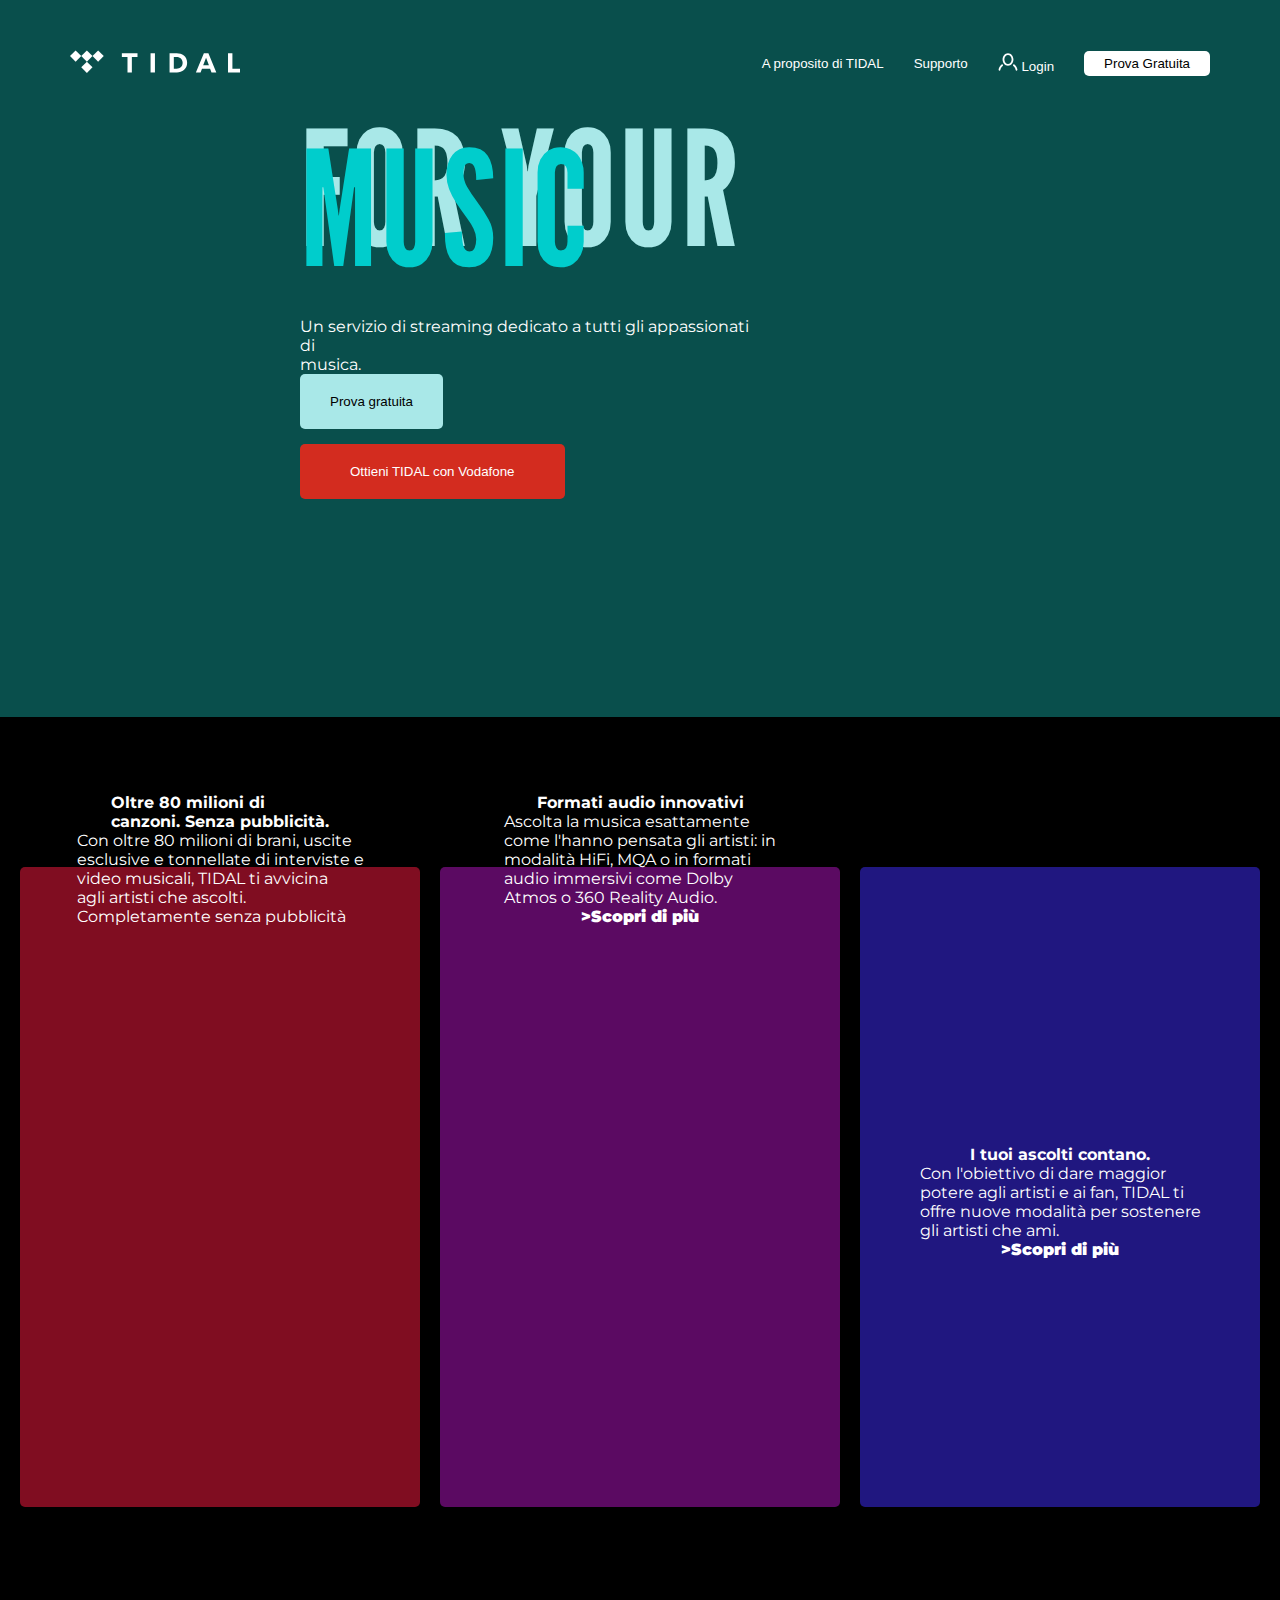
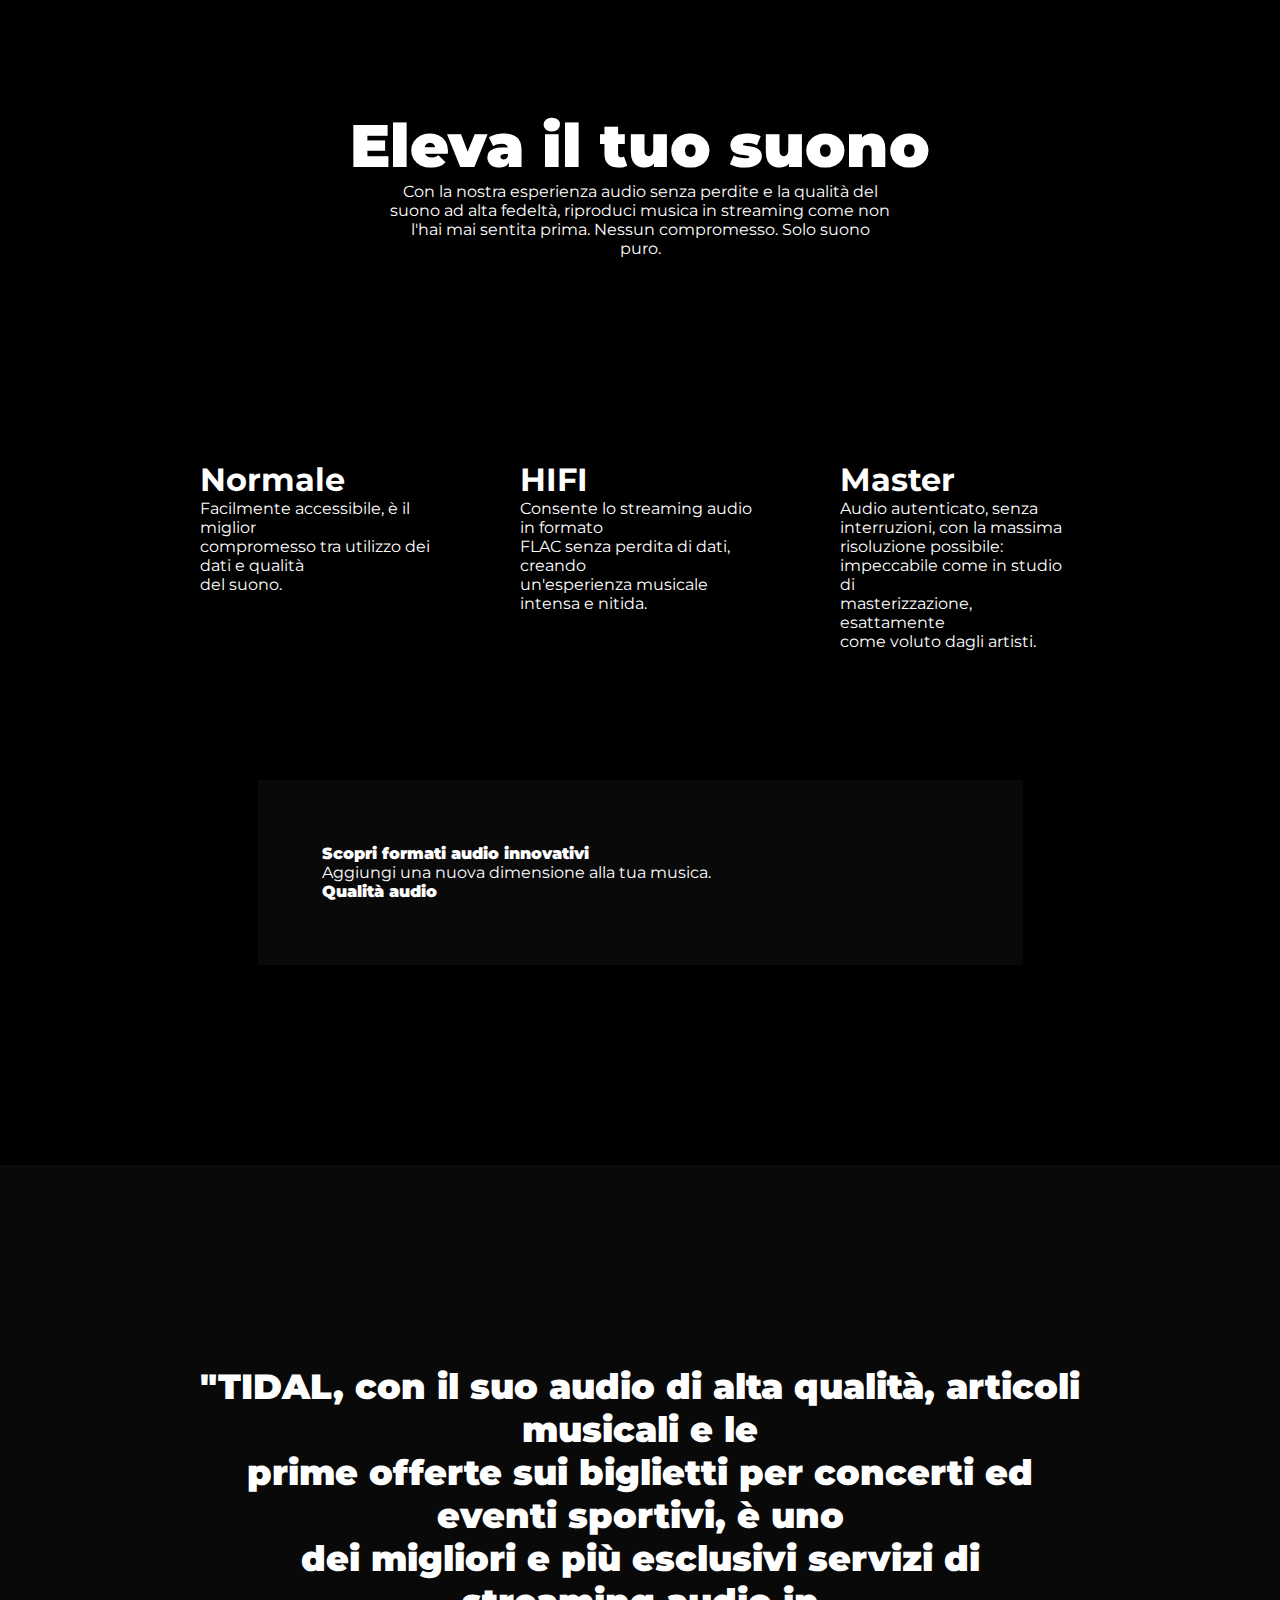
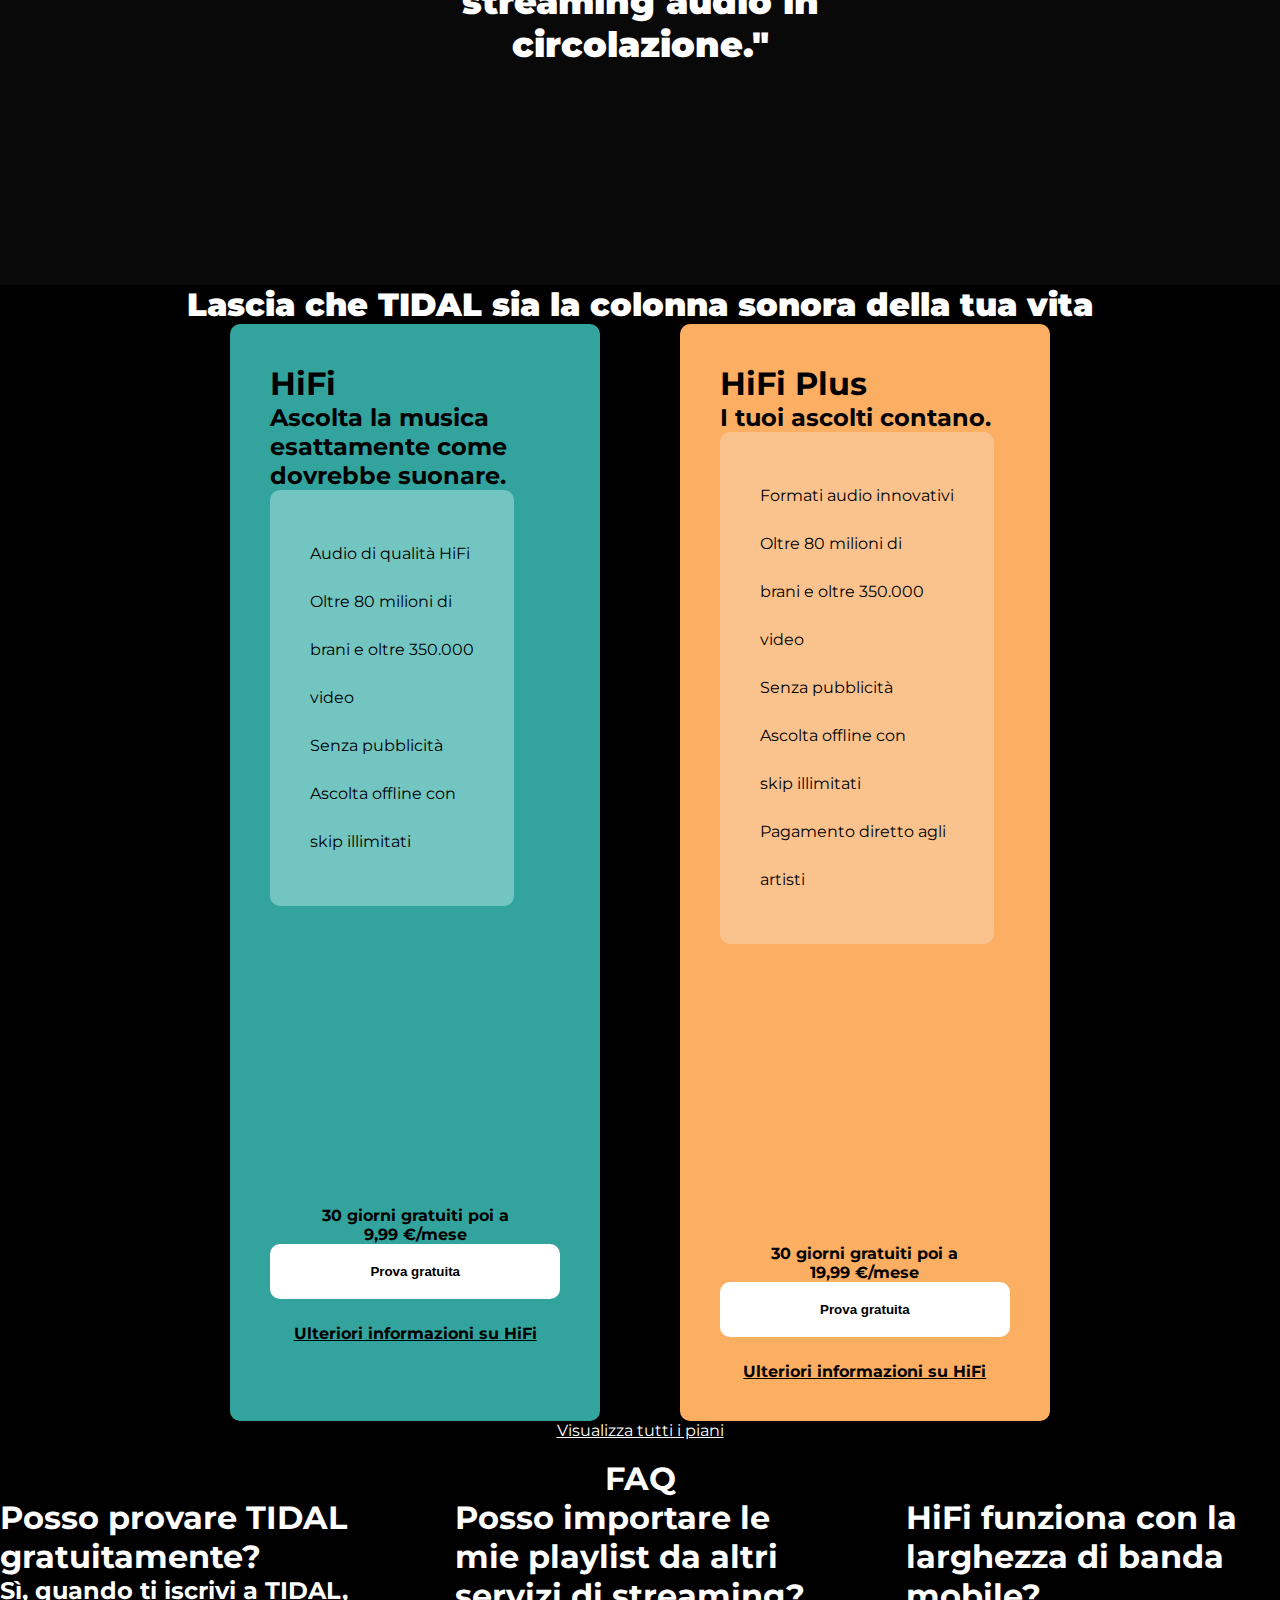
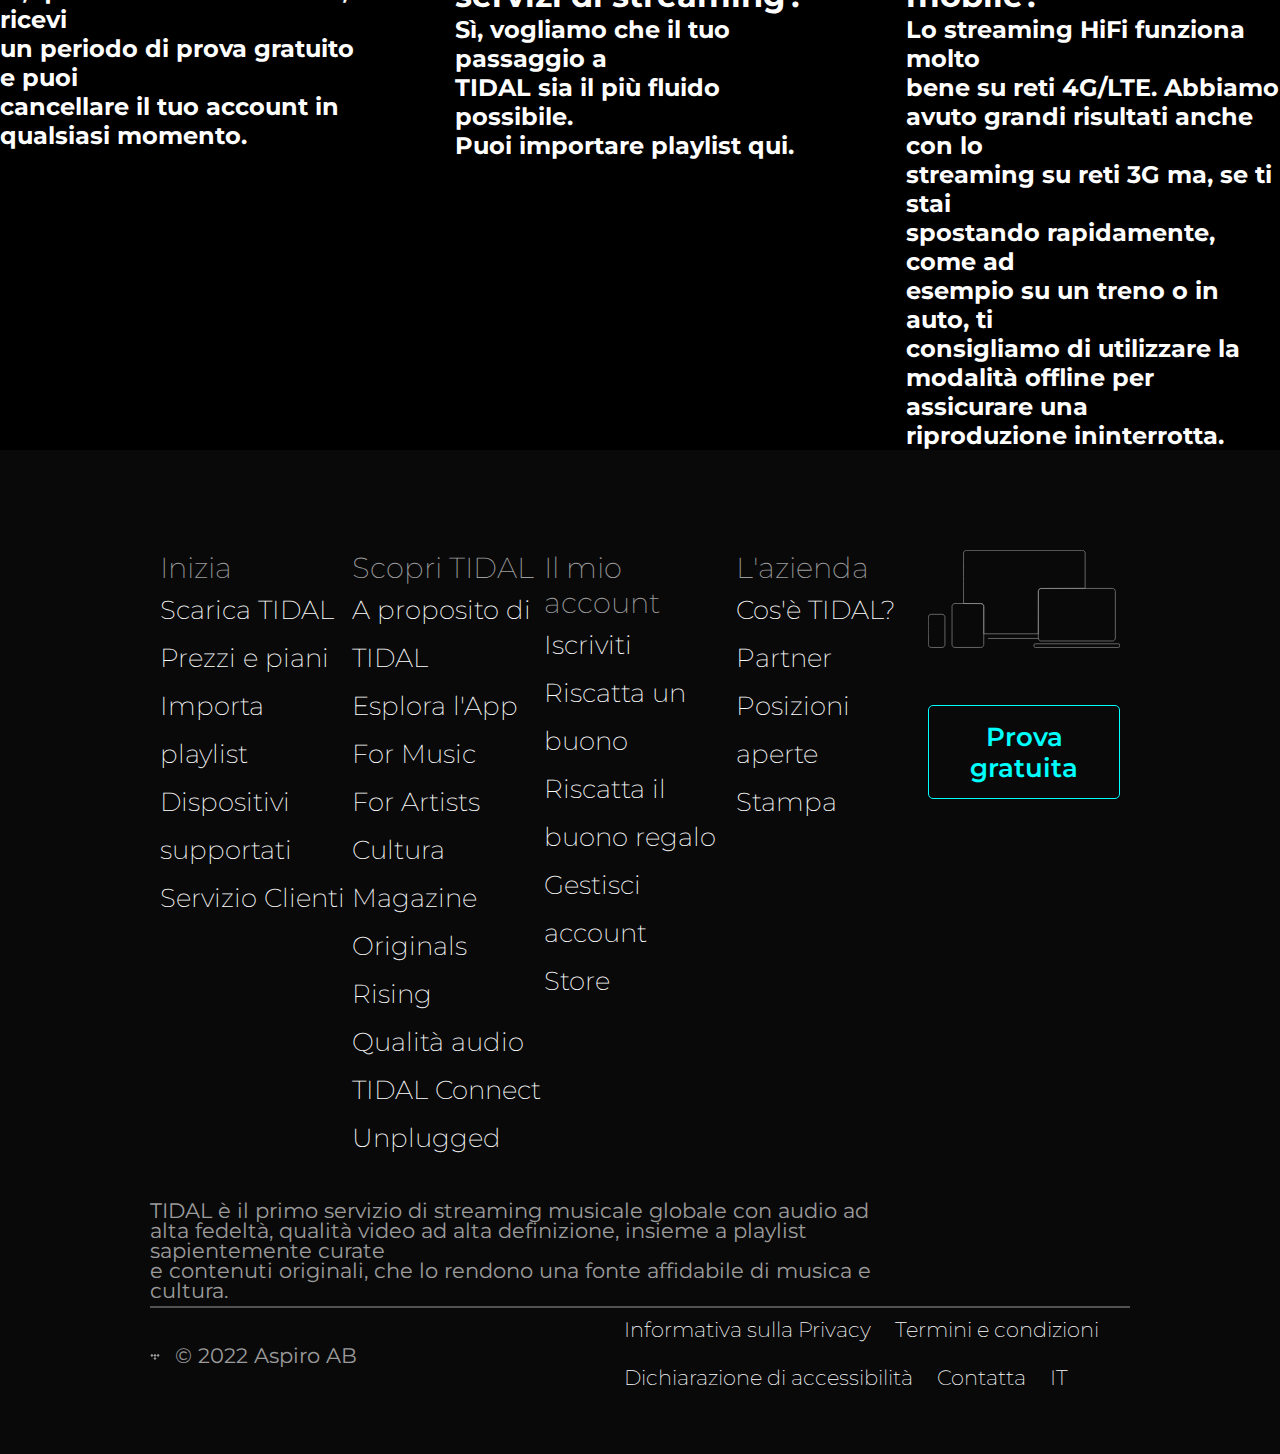
==== commit f13e9678: "style:link color font" ====
--- a/index.html
+++ b/index.html
@@ -3,6 +3,8 @@
 
 <head>
     <meta charset="UTF-8">
+
+    <title>Homepage Tidal</title>
     <link rel="stylesheet" href="style.css">
     <link rel="stylesheet" href="reset.css">
 
@@ -17,7 +19,8 @@
     <link rel="preconnect" href="https://fonts.googleapis.com">
     <link rel="preconnect" href="https://fonts.gstatic.com" crossorigin>
     <link href="https://fonts.googleapis.com/css2?family=League+Gothic&display=swap" rel="stylesheet">
-    <title>Homepage Tidal</title>
+    
+    <link rel="icon" type="img/favicon.ico" href="/img/favicon.ico">
 </head>
 
 <body>
@@ -98,7 +101,7 @@
                         modalità HiFi, MQA o in formati <br>
                         audio immersivi come Dolby <br>
                         Atmos o 360 Reality Audio. </b></p>
-                    <a class="bold fontColor" href=""> >Scopri di più</a>
+                    <a class="bold " href=""> >Scopri di più</a>
                 </div>
             </div>
             <div class="blueBox sizeCard">
@@ -109,7 +112,7 @@
                         potere agli artisti e ai fan, TIDAL ti <br>
                         offre nuove modalità per sostenere <br>
                         gli artisti che ami.</p>
-                    <a class="bold fontColor" href=""> >Scopri di più</a>
+                    <a class="bold" href=""> >Scopri di più</a>
                 </div>
             </div>
 
@@ -159,7 +162,7 @@
                 <div>
                     <p class="bold">Scopri formati audio innovativi</p>
                     <p> Aggiungi una nuova dimensione alla tua musica.</p>
-                    <a class="bold fontColor" href="">Qualità audio</a>
+                    <a class="bold" href="">Qualità audio</a>
                 </div>
                 <div class="qualityImg brightness"><img src="img/dolby.png" alt="">
                     <img class="brightness" src="img/360.png" alt="">
@@ -305,45 +308,45 @@
                 <h3>Inizia</h3>
                 <ul>
                     <li><a href="">Scarica TIDAL</a></li>
-                    <li><a href="">Prezzi e piani</a></li>
-                    <li><a href="">Importa playlist</a></li>
-                    <li><a href="">Dispositivi supportati</a></li>
-                    <li><a href="">Servizio Clienti</a></li>
+                    <li><a  href="">Prezzi e piani</a></li>
+                    <li><a  href="">Importa playlist</a></li>
+                    <li><a  href="">Dispositivi supportati</a></li>
+                    <li><a  href="">Servizio Clienti</a></li>
                 </ul>
             </div>  
             <div class="footer-grid-col2">
                 <h3>Scopri TIDAL</h3>
-                <ul>
-                    <li><a href="">A proposito di TIDAL</a></li>
-                    <li><a href="">Esplora l'App</a></li>
-                    <li><a href="">For Music</a></li>
+                <ul >
+                    <li><a  href="">A proposito di TIDAL</a></li>
+                    <li><a  href="">Esplora l'App</a></li>
+                    <li><a  href="">For Music</a></li>
                     <li><a href="">For Artists</a></li>
                     <li><a href="">Cultura</a></li>
-                    <li><a href="">Magazine</a></li>
+                    <li><a  href="">Magazine</a></li>
                     <li><a href="">Originals</a></li>
-                    <li><a href="">Rising</a></li>
-                    <li><a href="">Qualità audio</a></li>
-                    <li><a href="">TIDAL Connect</a></li>
-                    <li><a href="">Unplugged</a></li>
+                    <li><a  href="">Rising</a></li>
+                    <li><a  href="">Qualità audio</a></li>
+                    <li><a  href="">TIDAL Connect</a></li>
+                    <li><a  href="">Unplugged</a></li>
                 </ul>
             </div>
             <div class="footer-grid-col3">
                 <h3>Il mio account</h3>
                 <ul>
-                    <li><a href="">Iscriviti</a></li>
+                    <li><a  href="">Iscriviti</a></li>
                     <li><a href="">Riscatta un buono</a></li>
-                    <li><a href="">Riscatta il buono regalo</a></li>
-                    <li><a href="">Gestisci account</a></li>
-                    <li><a href="">Store</a></li>
+                    <li><a  href="">Riscatta il buono regalo</a></li>
+                    <li><a  href="">Gestisci account</a></li>
+                    <li><a  href="">Store</a></li>
                 </ul>
             </div>
             <div class="footer-grid-col4">
                 <h3>L'azienda</h3>
                 <ul>
-                    <li><a href="">Cos'è TIDAL?</a></li>
-                    <li><a href="">Partner</a></li>
-                    <li><a href="">Posizioni aperte</a></li>
-                    <li><a href="">Stampa</a></li>
+                    <li><a  href="">Cos'è TIDAL?</a></li>
+                    <li><a  href="">Partner</a></li>
+                    <li><a  href="">Posizioni aperte</a></li>
+                    <li><a  href="">Stampa</a></li>
                 </ul>
             </div>
             <div class="footer-grid-col5">
@@ -380,7 +383,7 @@
                 <ul>
                     <li><a href="#">Informativa sulla Privacy</a></li>
                     <li><a href="#">Termini e condizioni</a></li>
-                    <li><a href="#">Dichiarazione di accessibilità</a></li>
+                    <li><a  href="#">Dichiarazione di accessibilità</a></li>
                     <li><a href="#">Contatta</a></li>
                     <li><a href="#">IT<i class="fa fa-angle-down" style="margin-left: 8px;"></i></a></li>
                 </ul>
--- a/style.css
+++ b/style.css
@@ -17,7 +17,7 @@
 
 a {
     text-decoration: none;
-
+ color: white;
 }
 
 body {
@@ -96,7 +96,11 @@
     background-color: #a9e8e8;
     width: max-content;
     padding: 20px 30px;
-
+    
+
+}
+.trial a{
+    color: black;
 }
 
 .vodafone {
@@ -263,7 +267,6 @@
 }
 
 .playlist {
-    border: 3px solid salmon;
     display: grid;
     grid-template-columns: repeat(8, 1fr);
 
@@ -547,7 +550,6 @@
   }
   
   .footer-copyright-col2 a {
-    color: white;
     font-size: 1.3rem;
     font-weight: 200;
     line-height: 20px;
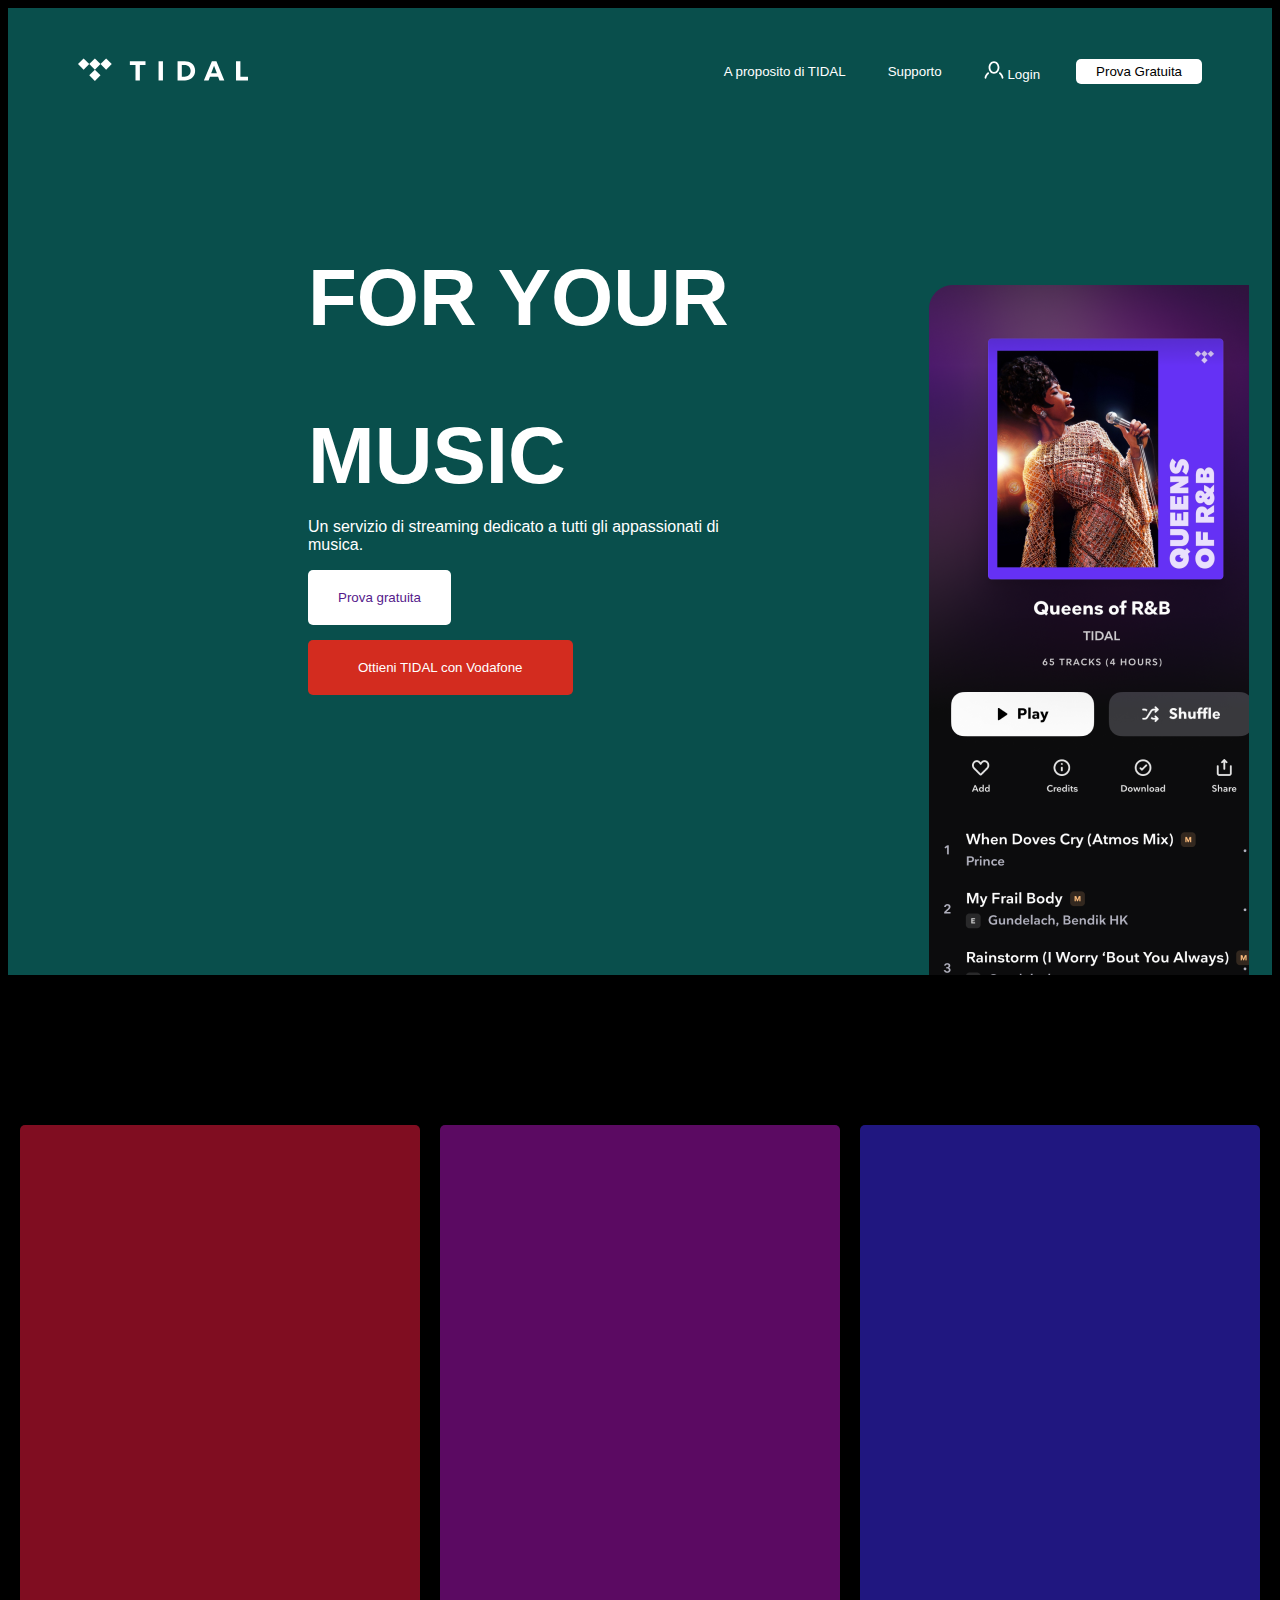
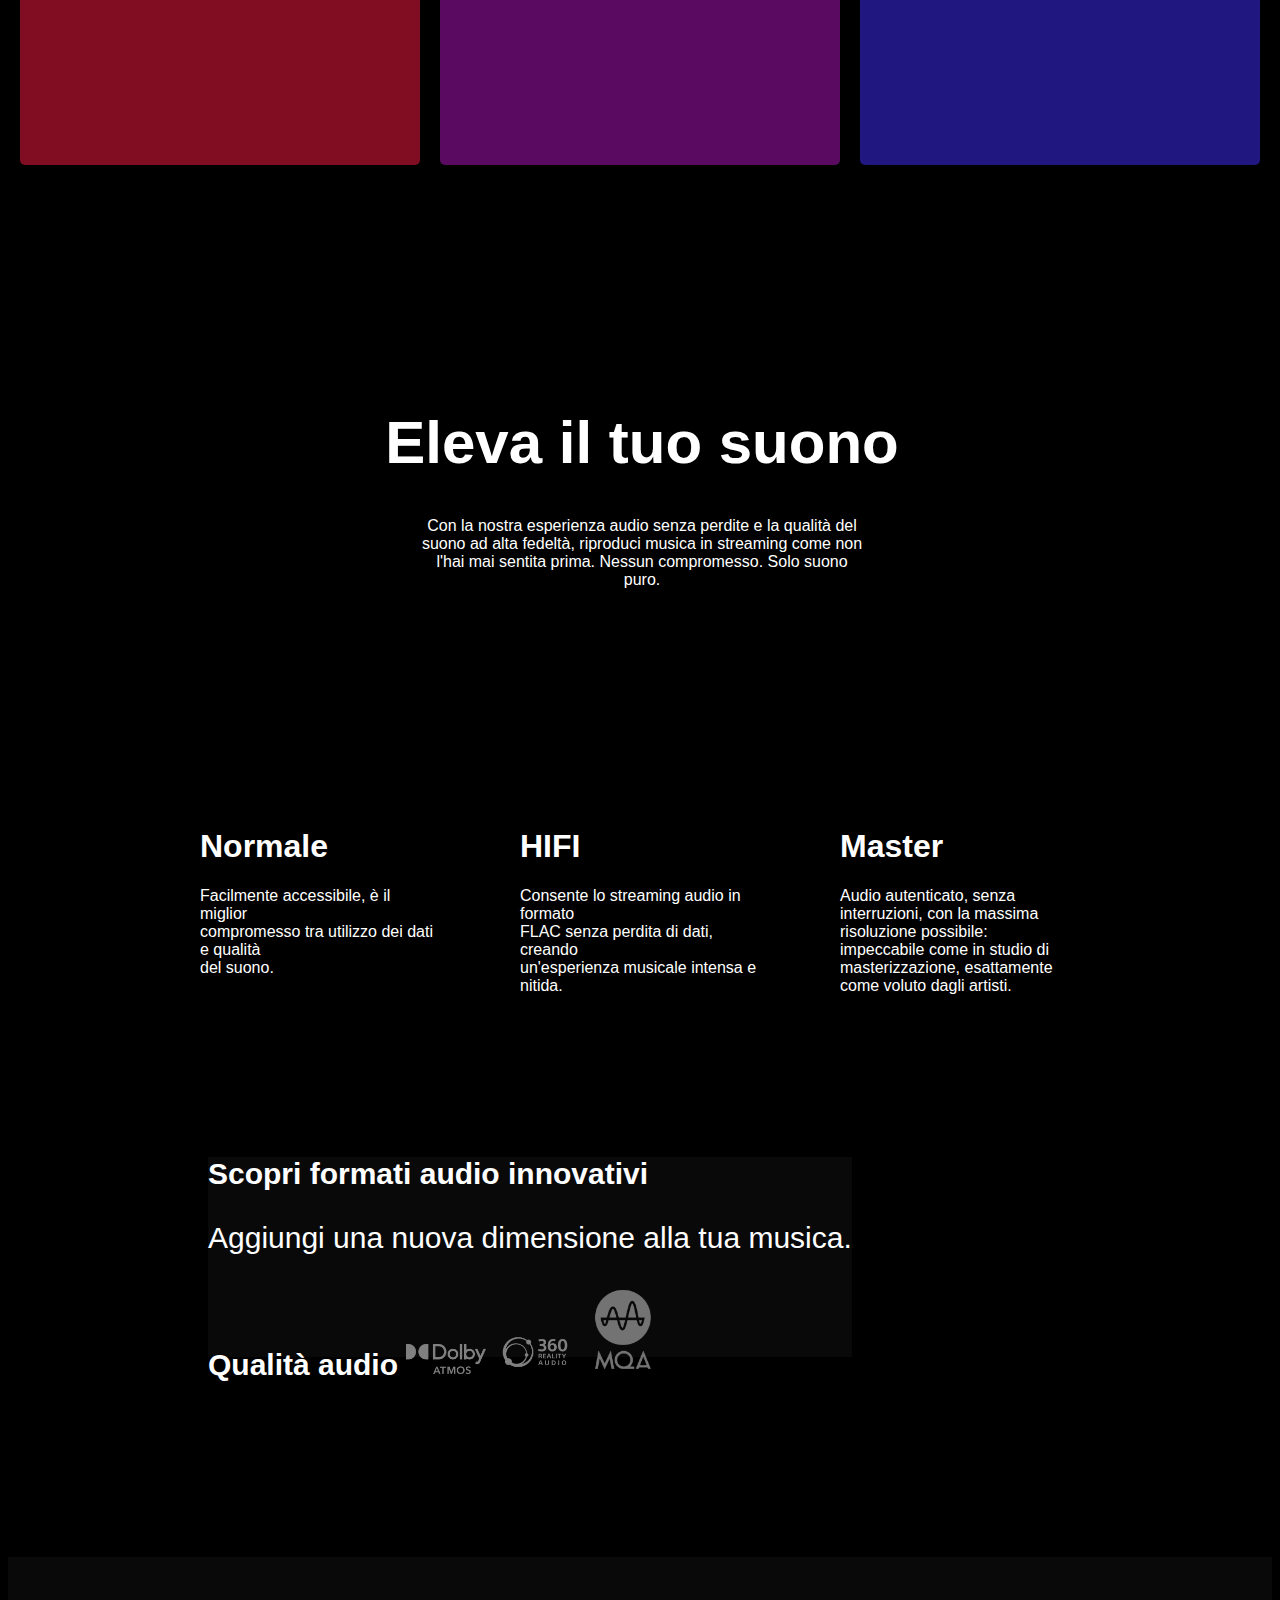
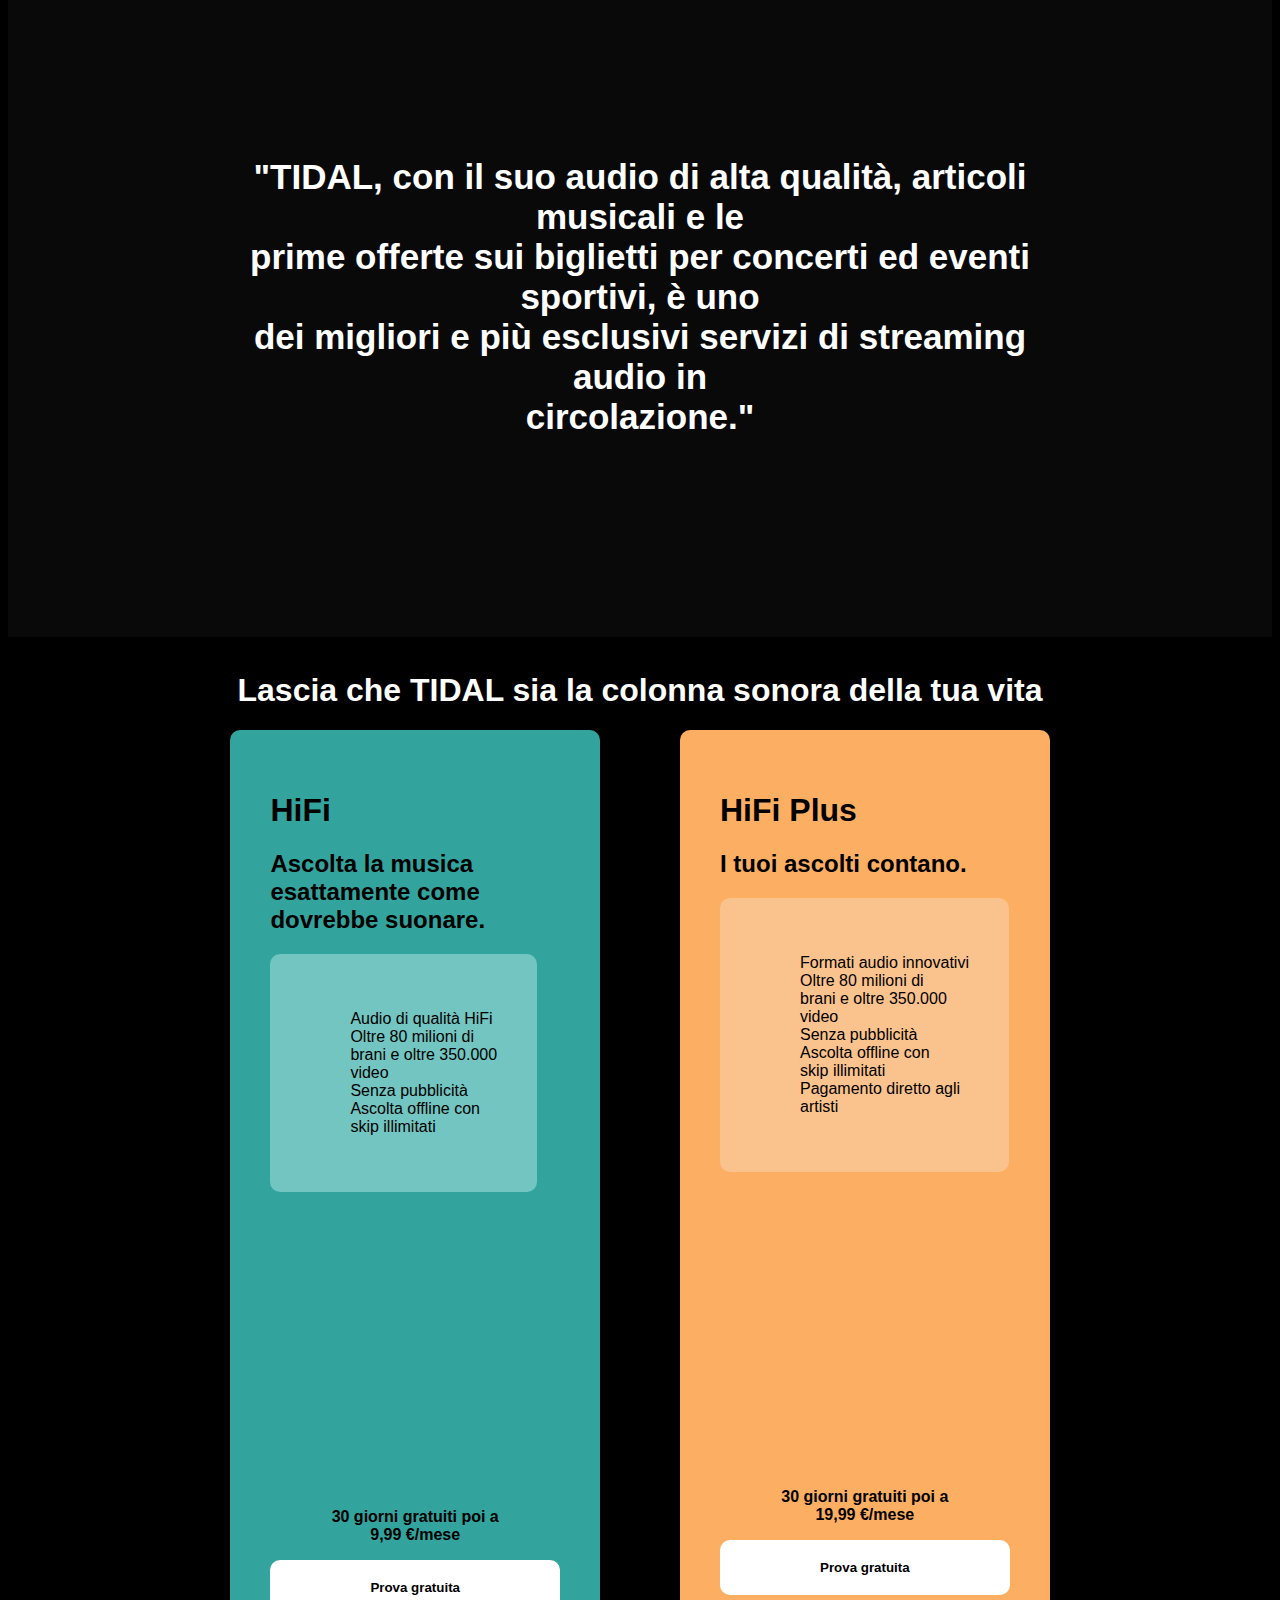
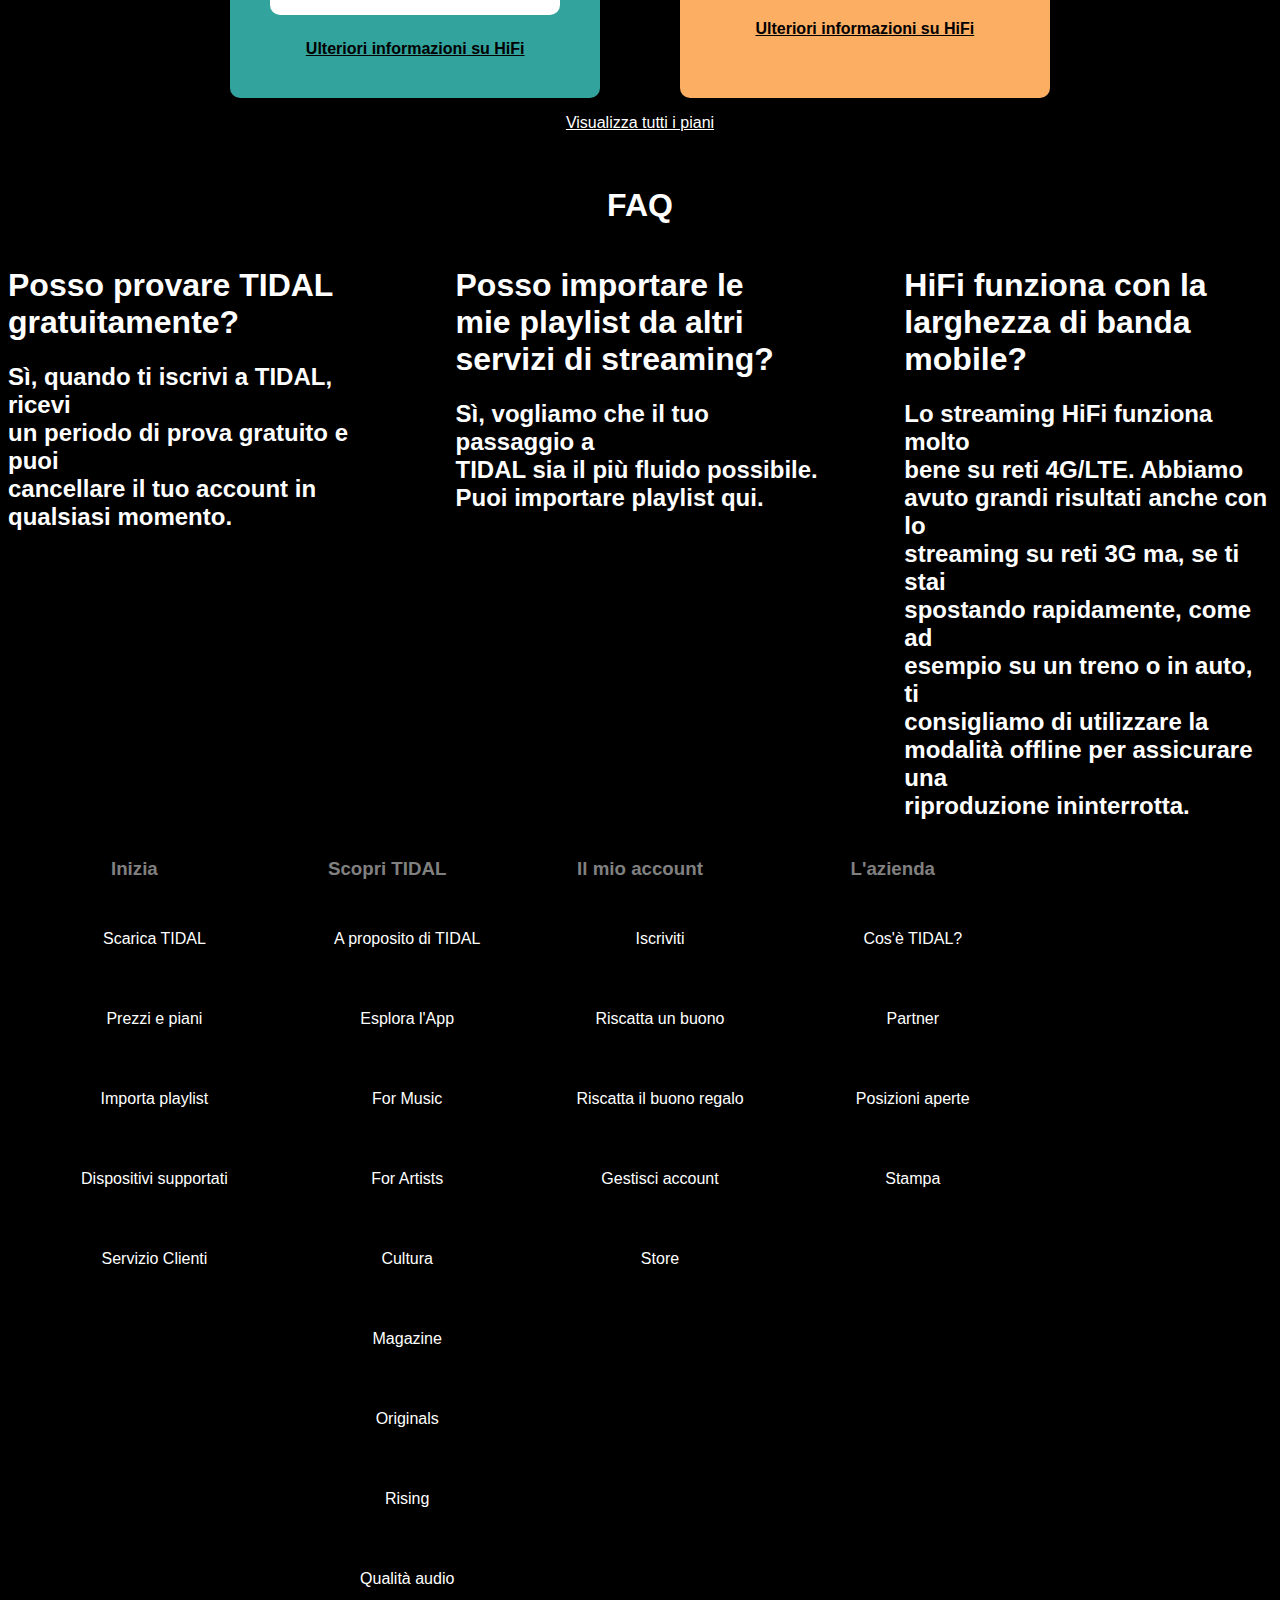
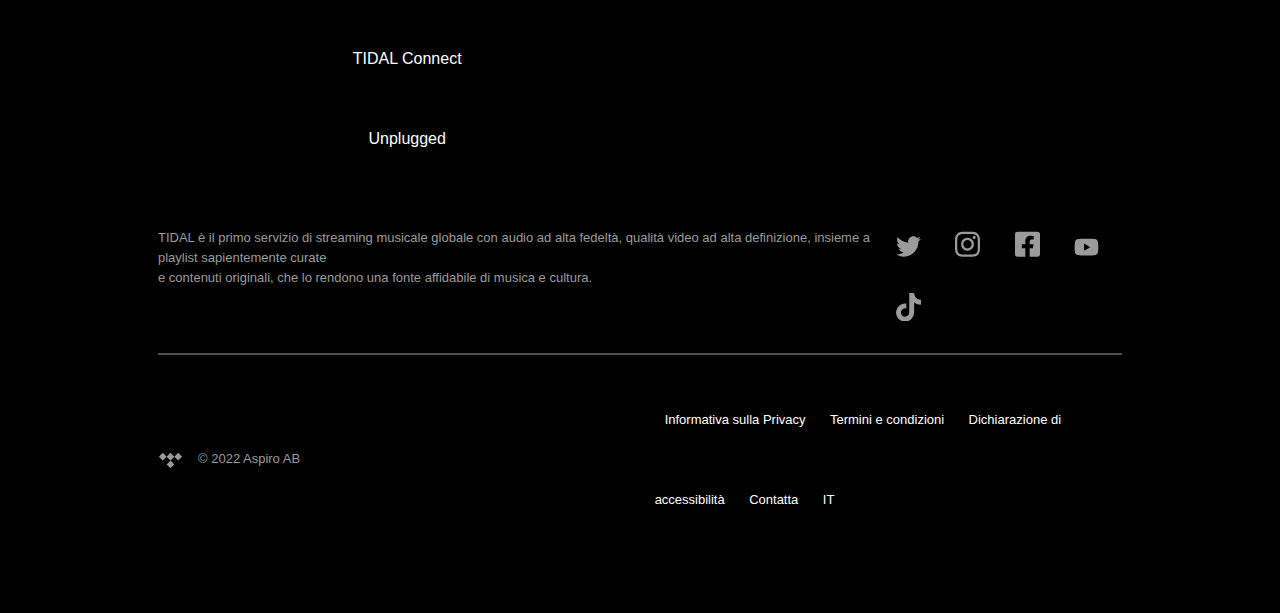
==== commit 3613c5a3: "fix: conflitto con develop e feat/explore" ====
--- a/index.html
+++ b/index.html
@@ -3,24 +3,11 @@
 
 <head>
     <meta charset="UTF-8">
-
-    <title>Homepage Tidal</title>
     <link rel="stylesheet" href="style.css">
-    <link rel="stylesheet" href="reset.css">
 
     <meta http-equiv="X-UA-Compatible" content="IE=edge">
     <meta name="viewport" content="width=device-width, initial-scale=1.0">
-
-    <link rel="preconnect" href="https://fonts.googleapis.com">
-    <link rel="preconnect" href="https://fonts.gstatic.com" crossorigin>
-    <link
-        href="https://fonts.googleapis.com/css2?family=Montserrat:ital,wght@0,100;0,200;0,300;0,400;0,500;0,600;0,700;0,800;0,900;1,400;1,500;1,700;1,800&display=swap"
-        rel="stylesheet">
-    <link rel="preconnect" href="https://fonts.googleapis.com">
-    <link rel="preconnect" href="https://fonts.gstatic.com" crossorigin>
-    <link href="https://fonts.googleapis.com/css2?family=League+Gothic&display=swap" rel="stylesheet">
-    
-    <link rel="icon" type="img/favicon.ico" href="/img/favicon.ico">
+    <title>Homepage Tidal</title>
 </head>
 
 <body>
@@ -54,12 +41,7 @@
                 <div class="buttonForm ">
                     <button class="fontColor">A proposito di TIDAL </button>
                     <button class="fontColor">Supporto</button>
-                    <button class="fontColor"><i data-v-725199d2="" class="tidal-icon"><svg width="20" height="18"
-                                viewBox="0 0 20 18" fill="none" xmlns="http://www.w3.org/2000/svg">
-                                <path fill-rule="evenodd" clip-rule="evenodd"
-                                    d="M9.99982 2.00876C8.11717 2.00876 6.34982 3.86753 6.34982 6.48376C6.34982 9.09999 8.11717 10.9588 9.99982 10.9588C11.8825 10.9588 13.6498 9.09999 13.6498 6.48376C13.6498 3.86753 11.8825 2.00876 9.99982 2.00876ZM4.57482 6.48376C4.57482 3.17674 6.87048 0.233765 9.99982 0.233765C13.1292 0.233765 15.4248 3.17674 15.4248 6.48376C15.4248 9.79079 13.1292 12.7338 9.99982 12.7338C6.87048 12.7338 4.57482 9.79079 4.57482 6.48376ZM4.86864 11.6946C5.18024 12.0729 5.12611 12.6323 4.74775 12.9439C3.4899 13.9797 2.62172 15.3686 2.33358 16.9173C2.24393 17.3992 1.78061 17.7172 1.29872 17.6275C0.81684 17.5379 0.498874 17.0746 0.588527 16.5927C0.960387 14.5939 2.07221 12.8478 3.61936 11.5737C3.99773 11.2621 4.55705 11.3162 4.86864 11.6946ZM16.4215 11.5737C16.0431 11.2621 15.4838 11.3162 15.1722 11.6946C14.8606 12.0729 14.9147 12.6323 15.2931 12.9439C16.5522 13.9807 17.4129 15.3641 17.6626 16.8976C17.7413 17.3814 18.1974 17.7097 18.6811 17.631C19.1649 17.5522 19.4933 17.0962 19.4145 16.6124C19.0866 14.5984 17.9674 12.8468 16.4215 11.5737Z"
-                                    fill="currentColor"></path>
-                            </svg></i> Login</button>
+                    <button class="fontColor"><i data-v-725199d2="" class="tidal-icon"><svg width="20" height="18" viewBox="0 0 20 18" fill="none" xmlns="http://www.w3.org/2000/svg"><path fill-rule="evenodd" clip-rule="evenodd" d="M9.99982 2.00876C8.11717 2.00876 6.34982 3.86753 6.34982 6.48376C6.34982 9.09999 8.11717 10.9588 9.99982 10.9588C11.8825 10.9588 13.6498 9.09999 13.6498 6.48376C13.6498 3.86753 11.8825 2.00876 9.99982 2.00876ZM4.57482 6.48376C4.57482 3.17674 6.87048 0.233765 9.99982 0.233765C13.1292 0.233765 15.4248 3.17674 15.4248 6.48376C15.4248 9.79079 13.1292 12.7338 9.99982 12.7338C6.87048 12.7338 4.57482 9.79079 4.57482 6.48376ZM4.86864 11.6946C5.18024 12.0729 5.12611 12.6323 4.74775 12.9439C3.4899 13.9797 2.62172 15.3686 2.33358 16.9173C2.24393 17.3992 1.78061 17.7172 1.29872 17.6275C0.81684 17.5379 0.498874 17.0746 0.588527 16.5927C0.960387 14.5939 2.07221 12.8478 3.61936 11.5737C3.99773 11.2621 4.55705 11.3162 4.86864 11.6946ZM16.4215 11.5737C16.0431 11.2621 15.4838 11.3162 15.1722 11.6946C14.8606 12.0729 14.9147 12.6323 15.2931 12.9439C16.5522 13.9807 17.4129 15.3641 17.6626 16.8976C17.7413 17.3814 18.1974 17.7097 18.6811 17.631C19.1649 17.5522 19.4933 17.0962 19.4145 16.6124C19.0866 14.5984 17.9674 12.8468 16.4215 11.5737Z" fill="currentColor"></path></svg></i> Login</button>
                     <button class="fontColor" id="free">Prova Gratuita</button>
                 </div>
             </nav>
@@ -70,11 +52,11 @@
         <section class="page1">
 
             <div class="leftCard fontColor">
-                <h2 id="your">FOR YOUR</h2>
-                <h2 id="music" class="margin">MUSIC</h2>
+                <h2>FOR YOUR</h2>
+                <h2 class="margin">MUSIC</h2>
                 <p>Un servizio di streaming dedicato a tutti gli appassionati di <br>
                     musica.</p>
-                <button class="trial"><a href="">Prova gratuita</a></button>
+                <button class="trial"><a  href="">Prova gratuita</a></button>
                 <button class="vodafone"><a class="fontColor" href="">Ottieni TIDAL con Vodafone</a></button>
             </div>
             <div class="rightCard">
@@ -83,38 +65,9 @@
         </section>
 
         <section class="page2 ">
-            <div class="redBox sizeCard">
-                <img src="img/card1.png" alt="">
-                <div class="fontColor write"> <b>Oltre 80 milioni di <br> canzoni. Senza pubblicità.</b>
-                    <p>Con oltre 80 milioni di brani, uscite <br>
-                        esclusive e tonnellate di interviste e <br>
-                        video musicali, TIDAL ti avvicina <br>
-                        agli artisti che ascolti. <br>
-                        Completamente senza pubblicità</p>
-                </div>
-            </div>
-            <div class="purpleBox sizeCard">
-                <img src="img/card2.png" alt="">
-                <div class="fontColor write"> <b>Formati audio innovativi</b>
-                    <p>Ascolta la musica esattamente <br>
-                        come l'hanno pensata gli artisti: in <br>
-                        modalità HiFi, MQA o in formati <br>
-                        audio immersivi come Dolby <br>
-                        Atmos o 360 Reality Audio. </b></p>
-                    <a class="bold " href=""> >Scopri di più</a>
-                </div>
-            </div>
-            <div class="blueBox sizeCard">
-                <img src="img/card3.png" alt="">
-
-                <div class="fontColor"> <b>I tuoi ascolti contano.</b>
-                    <p>Con l'obiettivo di dare maggior <br>
-                        potere agli artisti e ai fan, TIDAL ti <br>
-                        offre nuove modalità per sostenere <br>
-                        gli artisti che ami.</p>
-                    <a class="bold" href=""> >Scopri di più</a>
-                </div>
-            </div>
+            <div class="redBox sizeCard"></div>
+            <div class="purpleBox sizeCard"></div>
+            <div class="blueBox sizeCard"></div>
 
         </section>
         <section class="page3 fontColor textAlign">
@@ -159,15 +112,12 @@
 
         <section class="page5">
             <div class="qualityForm fontColor">
-                <div>
-                    <p class="bold">Scopri formati audio innovativi</p>
-                    <p> Aggiungi una nuova dimensione alla tua musica.</p>
-                    <a class="bold" href="">Qualità audio</a>
-                </div>
-                <div class="qualityImg brightness"><img src="img/dolby.png" alt="">
-                    <img class="brightness" src="img/360.png" alt="">
-                    <img class="brightness" src="img/mqa.png" alt=""></div>
-
+                <p class="bold">Scopri formati audio innovativi</p>
+                <p> Aggiungi una nuova dimensione alla tua musica.</p>
+                <a class="bold fontColor" href="">Qualità audio</a>
+                <img src="img/dolby.png" alt="">
+                <img src="img/360.png" alt="">
+                <img src="img/mqa.png" alt="">
             </div>
             <div class="whatIf fontColor textAlign">
                 <p class="bold">"TIDAL, con il suo audio di alta qualità, articoli musicali e le <br> prime offerte
@@ -175,12 +125,6 @@
                     biglietti per concerti ed eventi sportivi, è uno <br> dei migliori e più esclusivi servizi di
                     streaming
                     audio in <br> circolazione."</p>
-                <div>
-                    <img src="img/what-hifi.aac469c.png" alt="">
-                    <img class="brightness" src="img/businessInsider.png" alt="">
-                    <img class="brightness" src="img/techRadar.png" alt="">
-                    <img class="brightness" src="img/pc.png" alt="">
-                </div>
             </div>
         </section>
 
@@ -230,41 +174,7 @@
         </section>
 
         <section class="page7">
-            <div class="playlist">
-                <div class="album"><img width="220rem" src="img/advisory.jpg" alt="">
-                    <a href="">
-                        <div class="albumText"><b>God Don't Make Mistakes</b> <p>Conway The Machine</p></div>
-                    </a></div>
-                <div class="album"><img width="220rem" src="img/avril.jpg" alt="">
-                    <a href="">
-                        <div class="albumText"><b>Love Sux</b>
-                        <p>Avril Lavigne</p></div>
-                    </a></div>
-                <div class="album"><img width="220rem" src="img/tears.jpg" alt="">
-                    <a href="">
-                        <div class="albumText"></div>
-                    </a></div>
-                <div class="album"><img width="220rem" src="img/vf7.jpg" alt="">
-                    <a href="">
-                        <div class="albumText"></div>
-                    </a></div>
-                <div class="album"><img width="200rem" src="img/young.jpg" alt="">
-                    <a href="">
-                        <div class="albumText"> <b>YOUNG-LUV.COM</b> <p>StayC</p></div>
-                    </a></div>
-                <div class="album"><img width="220rem" src="img/trapStar.jpg" alt="">
-                    <a href="">
-                        <div class="albumText"></div>
-                    </a></div>
-                <div class="album"><img width="220rem" src="img/cake.jpg" alt="">
-                    <a href="">
-                        <div class="albumText"><b>TRAP CAKE VOL.2</b> <p>Rauw Alejandro</p></div>
-                    </a></div>
-                <div class="album"><img width="220rem" src="img/kodak.jpg" alt="">
-                    <a href="">
-                        <div class="albumText"><b>Back For Everything</b> <p>Kodak Black</p></div>
-                    </a></div>
-            </div>
+            <div>sequenza_di_immagini</div>
             <h1 class="fontColor textAlign">FAQ</h1>
             <div class="cardForm fontColor">
                 <div>
@@ -303,92 +213,112 @@
         </section>
     </main>
     <footer>
-        <div class="footer-grid">
-            <div class="footer-grid-col1">
+        <div class="er-fonno fontColor textAlign">
+            <div class="inizi">
                 <h3>Inizia</h3>
+                <ul class="fontColor">
+                    <li><a href="">Scarica TIDAL</a></li>
+                    <li><a href="">Prezzi e piani</a></li>
+                    <li><a href="">Importa playlist</a></li>
+                    <li><a href="">Dispositivi supportati</a></li>
+                    <li><a href="">Servizio Clienti</a></li>
+                </ul>
+            </div>
+            <div class="scopri-TIDAL">
+                <h3>Scopri TIDAL</h3>
                 <ul>
-                    <li><a href="">Scarica TIDAL</a></li>
-                    <li><a  href="">Prezzi e piani</a></li>
-                    <li><a  href="">Importa playlist</a></li>
-                    <li><a  href="">Dispositivi supportati</a></li>
-                    <li><a  href="">Servizio Clienti</a></li>
-                </ul>
-            </div>  
-            <div class="footer-grid-col2">
-                <h3>Scopri TIDAL</h3>
-                <ul >
-                    <li><a  href="">A proposito di TIDAL</a></li>
-                    <li><a  href="">Esplora l'App</a></li>
-                    <li><a  href="">For Music</a></li>
+                    <li><a href="">A proposito di TIDAL</a></li>
+                    <li><a href="">Esplora l'App</a></li>
+                    <li><a href="">For Music</a></li>
                     <li><a href="">For Artists</a></li>
                     <li><a href="">Cultura</a></li>
-                    <li><a  href="">Magazine</a></li>
+                    <li><a href="">Magazine</a></li>
                     <li><a href="">Originals</a></li>
-                    <li><a  href="">Rising</a></li>
-                    <li><a  href="">Qualità audio</a></li>
-                    <li><a  href="">TIDAL Connect</a></li>
-                    <li><a  href="">Unplugged</a></li>
-                </ul>
-            </div>
-            <div class="footer-grid-col3">
+                    <li><a href="">Rising</a></li>
+                    <li><a href="">Qualità audio</a></li>
+                    <li><a href="">TIDAL Connect</a></li>
+                    <li><a href="">Unplugged</a></li>
+                </ul>
+            </div>
+            <div class="il-mio-account">
                 <h3>Il mio account</h3>
                 <ul>
-                    <li><a  href="">Iscriviti</a></li>
+                    <li><a href="">Iscriviti</a></li>
                     <li><a href="">Riscatta un buono</a></li>
-                    <li><a  href="">Riscatta il buono regalo</a></li>
-                    <li><a  href="">Gestisci account</a></li>
-                    <li><a  href="">Store</a></li>
-                </ul>
-            </div>
-            <div class="footer-grid-col4">
+                    <li><a href="">Riscatta il buono regalo</a></li>
+                    <li><a href="">Gestisci account</a></li>
+                    <li><a href="">Store</a></li>
+                </ul>
+            </div>
+            <div class="azienda">
                 <h3>L'azienda</h3>
                 <ul>
-                    <li><a  href="">Cos'è TIDAL?</a></li>
-                    <li><a  href="">Partner</a></li>
-                    <li><a  href="">Posizioni aperte</a></li>
-                    <li><a  href="">Stampa</a></li>
-                </ul>
-            </div>
-            <div class="footer-grid-col5">
-                <span data-v-db680bb0="" class="block"><svg viewBox="0 0 300 153" fill="none" class="block fullwidth padding-left-nudge padding-right-nudge margin-bottom-2"><path d="M55.5561798,83.6335178 L82.7174952,83.7716499 C85.1938121,83.7842435 87.1946103,85.7952428 87.1946103,88.2715917 L87.1946103,130.960674 L172.410017,130.960674 L172.519072,64.6597133 C172.523144,62.1838722 174.526462,60.1763765 177.00229,60.1671464 L245.567416,59.9115285 L245.567416,5 C245.567416,2.51471863 243.552697,0.5 241.067416,0.5 L60.0561798,0.5 C57.5708984,0.5 55.5561798,2.51471863 55.5561798,5 C55.5561798,13.3216841 55.5561798,13.3216841 55.5561798,21.6433682 C55.5561798,29.9650522 55.5561798,29.9650522 55.5561798,38.2867363 C55.5561798,49.2374314 55.5561798,49.2374314 55.5561798,60.5964194 C55.5561798,71.9971276 55.5561798,72.1572724 55.5561798,83.6335178 Z" stroke="#9B9B9B"></path><path d="M94.3820225,138.202247 L171.910112,138.202247" stroke="#9B9B9B" stroke-linecap="square"></path><rect stroke="#979797" x="165.668539" y="146.567416" width="133.831461" height="5.74157303" rx="2"></rect><path d="M176.910112,60.0505618 C174.424831,60.0505618 172.410112,62.0652804 172.410112,64.5505618 C172.410112,69.3544475 172.410112,69.3544475 172.410112,74.1583331 C172.410112,78.9622188 172.410112,78.9622188 172.410112,83.7661044 C172.410112,97.4891474 172.410112,97.4891474 172.410112,111.21219 L172.410112,137.696629 C172.410112,140.181911 174.424831,142.196629 176.910112,142.196629 L288.258427,142.196629 C290.743708,142.196629 292.758427,140.181911 292.758427,137.696629 L292.758427,64.5505618 C292.758427,62.0652804 290.743708,60.0505618 288.258427,60.0505618 L176.910112,60.0505618 Z" stroke="#9B9B9B"></path><path d="M42.0786517,83.6460674 C39.5933703,83.6460674 37.5786517,85.660786 37.5786517,88.1460674 C37.5786517,95.7904164 37.5786517,95.7904164 37.5786517,103.434765 C37.5786517,114.93245 37.5786517,114.93245 37.5786517,126.430135 L37.5786517,147.808989 C37.5786517,150.29427 39.5933703,152.308989 42.0786517,152.308989 L82.6404494,152.308989 C85.1257308,152.308989 87.1404494,150.29427 87.1404494,147.808989 L87.1404494,88.1460674 C87.1404494,85.660786 85.1257308,83.6460674 82.6404494,83.6460674 L42.0786517,83.6460674 Z" stroke="#9B9B9B"></path><path d="M5,100.5 C2.51471863,100.5 0.5,102.514719 0.5,105 C0.5,110.190071 0.5,110.190071 0.5,115.380142 C0.5,119.738135 0.5,119.738135 0.5,124.096129 C0.5,128.454122 0.5,128.454122 0.5,132.812115 L0.5,147.808989 C0.5,150.29427 2.51471863,152.308989 5,152.308989 L21.9662921,152.308989 C24.4515735,152.308989 26.4662921,150.29427 26.4662921,147.808989 L26.4662921,105 C26.4662921,102.514719 24.4515735,100.5 21.9662921,100.5 L5,100.5 Z" stroke="#9B9B9B"></path></svg></span>
-                <div class="prova-button">
-                    <a href="#"><button>Prova gratuita</button></a>
-                </div>
+                    <li><a href="">Cos'è TIDAL?</a></li>
+                    <li><a href="">Partner</a></li>
+                    <li><a href="">Posizioni aperte</a></li>
+                    <li><a href="">Stampa</a></li>
+                </ul>
+            </div>
+            <div class="freetest">
+
             </div>
         </div>
         <div class="footer-credits">
             <div class="footer-credits-col1">
-                <p>TIDAL è il primo servizio di streaming musicale globale con audio ad alta fedeltà, qualità video ad alta definizione, insieme a playlist sapientemente curate<br>e contenuti originali, che lo rendono una fonte affidabile di musica e cultura.</p>
+                <p>TIDAL è il primo servizio di streaming musicale globale con audio ad alta fedeltà, qualità video ad
+                    alta definizione, insieme a playlist sapientemente curate<br>e contenuti originali, che lo rendono
+                    una fonte affidabile di musica e cultura.</p>
             </div>
             <div class="footer-credits-col2">
-                <!-- Twitter -->
-                <a href="#"><svg xmlns="http://www.w3.org/2000/svg" viewBox="0 0 512 512"><path d="M459.37 151.716c.325 4.548.325 9.097.325 13.645 0 138.72-105.583 298.558-298.558 298.558-59.452 0-114.68-17.219-161.137-47.106 8.447.974 16.568 1.299 25.34 1.299 49.055 0 94.213-16.568 130.274-44.832-46.132-.975-84.792-31.188-98.112-72.772 6.498.974 12.995 1.624 19.818 1.624 9.421 0 18.843-1.3 27.614-3.573-48.081-9.747-84.143-51.98-84.143-102.985v-1.299c13.969 7.797 30.214 12.67 47.431 13.319-28.264-18.843-46.781-51.005-46.781-87.391 0-19.492 5.197-37.36 14.294-52.954 51.655 63.675 129.3 105.258 216.365 109.807-1.624-7.797-2.599-15.918-2.599-24.04 0-57.828 46.782-104.934 104.934-104.934 30.213 0 57.502 12.67 76.67 33.137 23.715-4.548 46.456-13.32 66.599-25.34-7.798 24.366-24.366 44.833-46.132 57.827 21.117-2.273 41.584-8.122 60.426-16.243-14.292 20.791-32.161 39.308-52.628 54.253z"/></svg></a>
-                <!-- Instagram -->
-                <a href="#"><svg xmlns="http://www.w3.org/2000/svg" viewBox="0 0 448 512"><path d="M224.1 141c-63.6 0-114.9 51.3-114.9 114.9s51.3 114.9 114.9 114.9S339 319.5 339 255.9 287.7 141 224.1 141zm0 189.6c-41.1 0-74.7-33.5-74.7-74.7s33.5-74.7 74.7-74.7 74.7 33.5 74.7 74.7-33.6 74.7-74.7 74.7zm146.4-194.3c0 14.9-12 26.8-26.8 26.8-14.9 0-26.8-12-26.8-26.8s12-26.8 26.8-26.8 26.8 12 26.8 26.8zm76.1 27.2c-1.7-35.9-9.9-67.7-36.2-93.9-26.2-26.2-58-34.4-93.9-36.2-37-2.1-147.9-2.1-184.9 0-35.8 1.7-67.6 9.9-93.9 36.1s-34.4 58-36.2 93.9c-2.1 37-2.1 147.9 0 184.9 1.7 35.9 9.9 67.7 36.2 93.9s58 34.4 93.9 36.2c37 2.1 147.9 2.1 184.9 0 35.9-1.7 67.7-9.9 93.9-36.2 26.2-26.2 34.4-58 36.2-93.9 2.1-37 2.1-147.8 0-184.8zM398.8 388c-7.8 19.6-22.9 34.7-42.6 42.6-29.5 11.7-99.5 9-132.1 9s-102.7 2.6-132.1-9c-19.6-7.8-34.7-22.9-42.6-42.6-11.7-29.5-9-99.5-9-132.1s-2.6-102.7 9-132.1c7.8-19.6 22.9-34.7 42.6-42.6 29.5-11.7 99.5-9 132.1-9s102.7-2.6 132.1 9c19.6 7.8 34.7 22.9 42.6 42.6 11.7 29.5 9 99.5 9 132.1s2.7 102.7-9 132.1z"/></svg></a>
-                <!-- Facebook -->
-                <a href="#"><svg xmlns="http://www.w3.org/2000/svg" viewBox="0 0 448 512"><path d="M400 32H48A48 48 0 0 0 0 80v352a48 48 0 0 0 48 48h137.25V327.69h-63V256h63v-54.64c0-62.15 37-96.48 93.67-96.48 27.14 0 55.52 4.84 55.52 4.84v61h-31.27c-30.81 0-40.42 19.12-40.42 38.73V256h68.78l-11 71.69h-57.78V480H400a48 48 0 0 0 48-48V80a48 48 0 0 0-48-48z"/></svg></a>
-                <!-- YouTube -->
-                <a href="#"><svg xmlns="http://www.w3.org/2000/svg" viewBox="0 0 576 512"><path d="M549.655 124.083c-6.281-23.65-24.787-42.276-48.284-48.597C458.781 64 288 64 288 64S117.22 64 74.629 75.486c-23.497 6.322-42.003 24.947-48.284 48.597-11.412 42.867-11.412 132.305-11.412 132.305s0 89.438 11.412 132.305c6.281 23.65 24.787 41.5 48.284 47.821C117.22 448 288 448 288 448s170.78 0 213.371-11.486c23.497-6.321 42.003-24.171 48.284-47.821 11.412-42.867 11.412-132.305 11.412-132.305s0-89.438-11.412-132.305zm-317.51 213.508V175.185l142.739 81.205-142.739 81.201z"/></svg></a>
-                <!-- TikTok -->
-                <a href="#"><svg xmlns="http://www.w3.org/2000/svg" viewBox="0 0 448 512"><path d="M448,209.91a210.06,210.06,0,0,1-122.77-39.25V349.38A162.55,162.55,0,1,1,185,188.31V278.2a74.62,74.62,0,1,0,52.23,71.18V0l88,0a121.18,121.18,0,0,0,1.86,22.17h0A122.18,122.18,0,0,0,381,102.39a121.43,121.43,0,0,0,67,20.14Z"/></svg></a>
+                <!--logo Twitter -->
+                <a href="#"><svg xmlns="http://www.w3.org/2000/svg" viewBox="0 0 512 512">
+                        <path
+                            d="M459.37 151.716c.325 4.548.325 9.097.325 13.645 0 138.72-105.583 298.558-298.558 298.558-59.452 0-114.68-17.219-161.137-47.106 8.447.974 16.568 1.299 25.34 1.299 49.055 0 94.213-16.568 130.274-44.832-46.132-.975-84.792-31.188-98.112-72.772 6.498.974 12.995 1.624 19.818 1.624 9.421 0 18.843-1.3 27.614-3.573-48.081-9.747-84.143-51.98-84.143-102.985v-1.299c13.969 7.797 30.214 12.67 47.431 13.319-28.264-18.843-46.781-51.005-46.781-87.391 0-19.492 5.197-37.36 14.294-52.954 51.655 63.675 129.3 105.258 216.365 109.807-1.624-7.797-2.599-15.918-2.599-24.04 0-57.828 46.782-104.934 104.934-104.934 30.213 0 57.502 12.67 76.67 33.137 23.715-4.548 46.456-13.32 66.599-25.34-7.798 24.366-24.366 44.833-46.132 57.827 21.117-2.273 41.584-8.122 60.426-16.243-14.292 20.791-32.161 39.308-52.628 54.253z" />
+                    </svg></a>
+                <!--logo Instagram -->
+                <a href="#"><svg xmlns="http://www.w3.org/2000/svg" viewBox="0 0 448 512">
+                        <path
+                            d="M224.1 141c-63.6 0-114.9 51.3-114.9 114.9s51.3 114.9 114.9 114.9S339 319.5 339 255.9 287.7 141 224.1 141zm0 189.6c-41.1 0-74.7-33.5-74.7-74.7s33.5-74.7 74.7-74.7 74.7 33.5 74.7 74.7-33.6 74.7-74.7 74.7zm146.4-194.3c0 14.9-12 26.8-26.8 26.8-14.9 0-26.8-12-26.8-26.8s12-26.8 26.8-26.8 26.8 12 26.8 26.8zm76.1 27.2c-1.7-35.9-9.9-67.7-36.2-93.9-26.2-26.2-58-34.4-93.9-36.2-37-2.1-147.9-2.1-184.9 0-35.8 1.7-67.6 9.9-93.9 36.1s-34.4 58-36.2 93.9c-2.1 37-2.1 147.9 0 184.9 1.7 35.9 9.9 67.7 36.2 93.9s58 34.4 93.9 36.2c37 2.1 147.9 2.1 184.9 0 35.9-1.7 67.7-9.9 93.9-36.2 26.2-26.2 34.4-58 36.2-93.9 2.1-37 2.1-147.8 0-184.8zM398.8 388c-7.8 19.6-22.9 34.7-42.6 42.6-29.5 11.7-99.5 9-132.1 9s-102.7 2.6-132.1-9c-19.6-7.8-34.7-22.9-42.6-42.6-11.7-29.5-9-99.5-9-132.1s-2.6-102.7 9-132.1c7.8-19.6 22.9-34.7 42.6-42.6 29.5-11.7 99.5-9 132.1-9s102.7-2.6 132.1 9c19.6 7.8 34.7 22.9 42.6 42.6 11.7 29.5 9 99.5 9 132.1s2.7 102.7-9 132.1z" />
+                    </svg></a>
+                <!--logo Facebook -->
+                <a href="#"><svg xmlns="http://www.w3.org/2000/svg" viewBox="0 0 448 512">
+                        <path
+                            d="M400 32H48A48 48 0 0 0 0 80v352a48 48 0 0 0 48 48h137.25V327.69h-63V256h63v-54.64c0-62.15 37-96.48 93.67-96.48 27.14 0 55.52 4.84 55.52 4.84v61h-31.27c-30.81 0-40.42 19.12-40.42 38.73V256h68.78l-11 71.69h-57.78V480H400a48 48 0 0 0 48-48V80a48 48 0 0 0-48-48z" />
+                    </svg></a>
+                <!--logo YouTube -->
+                <a href="#"><svg xmlns="http://www.w3.org/2000/svg" viewBox="0 0 576 512">
+                        <path
+                            d="M549.655 124.083c-6.281-23.65-24.787-42.276-48.284-48.597C458.781 64 288 64 288 64S117.22 64 74.629 75.486c-23.497 6.322-42.003 24.947-48.284 48.597-11.412 42.867-11.412 132.305-11.412 132.305s0 89.438 11.412 132.305c6.281 23.65 24.787 41.5 48.284 47.821C117.22 448 288 448 288 448s170.78 0 213.371-11.486c23.497-6.321 42.003-24.171 48.284-47.821 11.412-42.867 11.412-132.305 11.412-132.305s0-89.438-11.412-132.305zm-317.51 213.508V175.185l142.739 81.205-142.739 81.201z" />
+                    </svg></a>
+                <!--logo TikTok -->
+                <a href="#"><svg xmlns="http://www.w3.org/2000/svg" viewBox="0 0 448 512">
+                        <path
+                            d="M448,209.91a210.06,210.06,0,0,1-122.77-39.25V349.38A162.55,162.55,0,1,1,185,188.31V278.2a74.62,74.62,0,1,0,52.23,71.18V0l88,0a121.18,121.18,0,0,0,1.86,22.17h0A122.18,122.18,0,0,0,381,102.39a121.43,121.43,0,0,0,67,20.14Z" />
+                    </svg></a>
             </div>
         </div>
         <hr>
         <div class="footer-copyright">
             <div class="footer-copyright-col1">
-                <svg xmlns="http://www.w3.org/2000/svg" viewBox="0 0 24 24"><path d="M12 5.6L8.3 9.3 4.6 5.6 0.9 9.3 4.6 13 8.3 9.3 12 13 8.3 16.7 12 20.4 15.7 16.7 12 13 15.7 9.3 12 5.6z"></path><path d="M16.8 6.7H22V11.9H16.8z" transform="rotate(-45 19.4 9.3)"></path></svg>
+                <svg xmlns="http://www.w3.org/2000/svg" viewBox="0 0 24 24">
+                    <path
+                        d="M12 5.6L8.3 9.3 4.6 5.6 0.9 9.3 4.6 13 8.3 9.3 12 13 8.3 16.7 12 20.4 15.7 16.7 12 13 15.7 9.3 12 5.6z">
+                    </path>
+                    <path d="M16.8 6.7H22V11.9H16.8z" transform="rotate(-45 19.4 9.3)"></path>
+                </svg>
                 <p>&copy 2022 Aspiro AB</p>
             </div>
             <div class="footer-copyright-col2">
                 <ul>
                     <li><a href="#">Informativa sulla Privacy</a></li>
                     <li><a href="#">Termini e condizioni</a></li>
-                    <li><a  href="#">Dichiarazione di accessibilità</a></li>
+                    <li><a href="#">Dichiarazione di accessibilità</a></li>
                     <li><a href="#">Contatta</a></li>
                     <li><a href="#">IT<i class="fa fa-angle-down" style="margin-left: 8px;"></i></a></li>
                 </ul>
             </div>
         </div>
+
     </footer>
 
 </body>
--- a/style.css
+++ b/style.css
@@ -10,20 +10,16 @@
     text-align: center;
 }
 
-.brightness{
-    filter: brightness(50%);
-}
 
 
 a {
     text-decoration: none;
- color: white;
+
 }
 
 body {
     background-color: black;
-    font-family: Montserrat, sans-serif;
-
+    font-family: Arial, Helvetica, sans-serif;
 
 }
 
@@ -37,8 +33,7 @@
     background-color: #094f4c;
 
 }
-
-.margin {
+.margin{
     margin: 0;
 }
 
@@ -61,7 +56,7 @@
 }
 
 .leftCard {
-
+    
     width: max-content;
     height: 40rem;
     margin-left: 300px;
@@ -69,76 +64,40 @@
     display: flex;
     flex-direction: column;
     padding-bottom: 150px;
-
-
-}
-
-.leftCard>h2 {
-    font-size: 10rem;
-    font-family: 'League Gothic', sans-serif;
-    letter-spacing: 3PX;
-    line-height: 20px;
-}
-
-.leftCard>p {
-    padding-top: 100px;
-}
-
-#your {
-    color: #a9e8e8;
-}
-
-#music {
-    color: #00cdcc;
-}
-
-.trial {
-    background-color: #a9e8e8;
+}
+
+.leftCard>h2{
+    font-size: 5rem;
+    
+}
+
+.trial{
+    background-color: white;
     width: max-content;
     padding: 20px 30px;
-    
-
-}
-.trial a{
-    color: black;
-}
-
-.vodafone {
-    background-color: #d32c1f;
-    padding: 20px 50px;
-    margin-top: 15px;
-
-}
-
-.leftCard>button {
+   
+}
+
+.vodafone{
+background-color:#d32c1f;
+padding: 20px 50px;
+margin-top: 15px;
+
+}
+
+.leftCard>button{
     width: max-content;
     border-radius: 5px;
-}
-
-.write {
-    position: relative;
-    bottom: 9rem;
-}
-
-.blueBox div {
-    position: relative;
-    top: 13rem;
-}
-
-.blueBox img {
-    position: relative;
-    top: 3rem;
 }
 
 .rightCard {
     width: 20rem;
-    background-image: url(img/left.svg);
+    background-image: url(img/playlists.0165253.png);
     background-repeat: no-repeat;
     margin-left: 200px;
     margin-top: 200px;
-
-}
-
+    
+} 
 .page2 {
 
 
@@ -150,18 +109,6 @@
 
 }
 
-.page2 div {
-    display: flex;
-    flex-direction: column;
-    align-items: center;
-}
-
-.page2 img {
-    width: 14rem;
-    margin-top: 70px;
-
-}
-
 .page3 {
 
     border: 2px solid black;
@@ -193,17 +140,11 @@
 .qualityForm {
 
     width: max-content;
-
+    height: 200px;
     background-color: #09090a;
-
-    display: flex;
-    gap: 3rem;
-    padding: 4rem;
-    align-items: center;
-
-}
-
-
+    margin: 20px 200px;
+    font-size: 30px;
+}
 
 .page4 {
 
@@ -223,19 +164,13 @@
 
     width: 100%;
     height: 100%;
-    display: flex;
-    flex-direction: column;
-    align-items: center;
-
-}
-
-.qualityForm img {
-    width: 6rem;
-    padding-left: 4rem;
-}
-
-
-
+
+}
+
+.qualityForm>img{
+width: 5rem;
+filter: brightness(50%);
+}
 
 .whatIf {
     background-color: #09090a;
@@ -243,15 +178,12 @@
     margin-top: 200px;
 
 }
-
-
 
 .whatIf>p {
     padding: 200px;
     font-size: 35px;
 }
 
-
 .page6 {
 
 
@@ -264,32 +196,6 @@
 
     width: 100%;
     height: 100%;
-}
-
-.playlist {
-    display: grid;
-    grid-template-columns: repeat(8, 1fr);
-
-}
-
-
-.album {
-    position: relative;
-}
-
-.album:hover {
-    position: relative;
-    display: none;
-    background-color: rgba(2, 5, 5, 0.7);
-}
-
-.album:hover .playlist {
-    display: flex;
-}
-
-.albumText {
-    position: absolute;
-    display: none;
 }
 
 button {
@@ -385,191 +291,141 @@
 
 }
 
-/* ----------------- FOOTER ----------------- */
-
-footer {
-    background-color: #09090a;
-  }
-  
-  footer p {
+
+footer p {
     color: #9b9b9b;
-    font-size: 1.3rem;
+    font-size: 13px;
     line-height: 20px;
-  }
-  
-  .footer-grid {
-    display: flex;
-    padding: 100px 160px 20px 160px;
-    background-color: #09090a;
-    flex-direction: row;
-    justify-content: space-around;
-    font-size: 1.8rem;
-  }
-  
-  .footer-grid h3 {
-    font-size: 1.8rem;
-    color: #9b9b9b;
-    font-weight: 200;
-  }
-  
-  .footer-grid a {
-    font-size: 1.6rem;
-    font-weight: 200;
-    line-height: 40px;
-    border-bottom: solid 1px transparent;
-    transition: all 0.5s ease-in-out;
-    cursor: pointer;
-  }
-  
-  .footer-grid a:hover {
-    border-bottom: solid 1px #0ff;
-    color: #0ff;
-  }
-  
-  .footer-grid ul {
-    padding: 0px;
-  }
-  
-  .footer-grid-col1 {
-    height: 100%;
-    width: 25%;
-  }
-  
-  .footer-grid-col2 {
-    height: 100%;
-    width: 25%;
-  }
-  
-  .footer-grid-col3 {
-    height: 100%;
-    width: 25%;
-  }
-  
-  .footer-grid-col4 {
-    height: 100%;
-    width: 25%;
-  }
-  
-  .footer-grid-col5 {
-    height: 100%;
-    width: 25%;
-  }
-  
-  ul {
-    list-style-type: none;
-  }
-  
-  li {
-    line-height: 3rem;
-  }
-  
-  .prova-button {
-    margin-top: 50px;
-  }
-  
-  .prova-button button {
-    border: solid 1px #0ff;
-    border-radius: 5px;
-    background-color: #09090a;
-    padding: 15px 0px;
-    width: 100%;
-    color: #0ff;
-    font-family: Montserrat, sans-serif;
-    font-size: 1.6rem;
-    font-weight: 600;
-    transition: all 0.5s ease-in-out;
-    cursor: pointer;
-  }
-  
-  .prova-button button:hover {
-    background-color: rgba(0, 255, 255, 0.25);
-  }
-  
-  /*  --- FOOTER CREDITS --- */
-  
-  .footer-credits {
+}
+
+.footer-credits {
     display: grid;
     grid-template-columns: 3fr 1fr;
     padding: 20px 150px 5px 150px;
-  }
-  
-  .footer-credits svg {
+}
+
+.footer-credits svg {
     fill: #9b9b9b;
     width: 25px;
     padding: 15px;
     transition: all 0.3s ease-in-out;
-  }
-  
-  .footer-credits svg:hover {
+}
+
+footer svg:hover {
     fill: white;
-  }
-  
-  .footer-credits-col2 {
-    display: flex;
-    align-items: center;
-  }
-  
-  hr {
+}
+
+hr {
     margin-left: 150px;
     margin-right: 150px;
     border: solid 0.3px #9b9b9b;
     opacity: 0.5;
-  }
-  
-  .footer-copyright {
+}
+
+.footer-copyright {
     display: grid;
     grid-template-columns: 0.9fr 1fr;
     padding: 0px 150px 50px 150px;
-  }
-  
-  .footer-copyright svg {
+}
+
+.footer-copyright svg {
     fill: #9b9b9b;
     width: 25px;
     height: 25px;
     padding-right: 15px;
     transition: all 0.3s ease-in-out;
-  }
-  
-  .footer-copyright-col1 {
+}
+
+.footer-copyright-col1 {
     display: flex;
     align-items: center;
-  }
-  
-  .footer-copyright-col2 {
+}
+
+.footer-copyright-col2 {
     display: flex;
     align-items: center;
-  }
-  
-  .footer-copyright-col2 ul {
+}
+
+.footer-copyright-col2 ul {
     list-style-type: none;
     display: inline;
-  }
-  
-  .footer-copyright-col2 li {
+}
+
+.footer-copyright-col2 li {
     display: inline;
-  }
-  
-  .footer-copyright-col2 a {
-    font-size: 1.3rem;
+}
+
+.footer-copyright-col2 a {
+    color: white;
+    font-size: 13px;
     font-weight: 200;
     line-height: 20px;
     margin: 10px;
     transition: all 0.5s ease-in-out;
-  }
-  
-  .footer-copyright-col2 a:hover {
+}
+
+.footer-copyright-col2 a:hover {
     color: #0ff;
     text-transform: underline;
-  }
-
+}
+
+
+.er-fonno {
+    font-family: Arial, Helvetica, sans-serif;
+    height: 100%;
+    display: flex;
+    flex-direction: row;
+    justify-content: space-around;
+    font-size: 1rem;
+    color: grey;
+    
+}
+
+
+    
+footer ul li {
+    line-height: 5rem;
+    font-family: Arial, Helvetica, sans-serif;
+}
+
+.inizi {
+
+    height: 100%;
+    width: 25%;
+
+}
+
+.scopri-TIDAL {
+   
+    height: 100%;
+    width: 25%;
+
+}
+
+.il-mio-account {
   
-
-
-/* 
-@keyframes animation-name {
-    0% {}
-
-    100% {}
-}
-
-animation-name: */+    height: 100%;
+    width: 25%;
+}
+
+.azienda {
+ 
+    height: 100%;
+    width: 25%;
+}
+
+.freetest {
+   
+    height: 100%;
+    width: 25%;
+}
+
+ul {
+    list-style-type: none;
+
+}
+
+li>a{
+    color: white;
+    
+}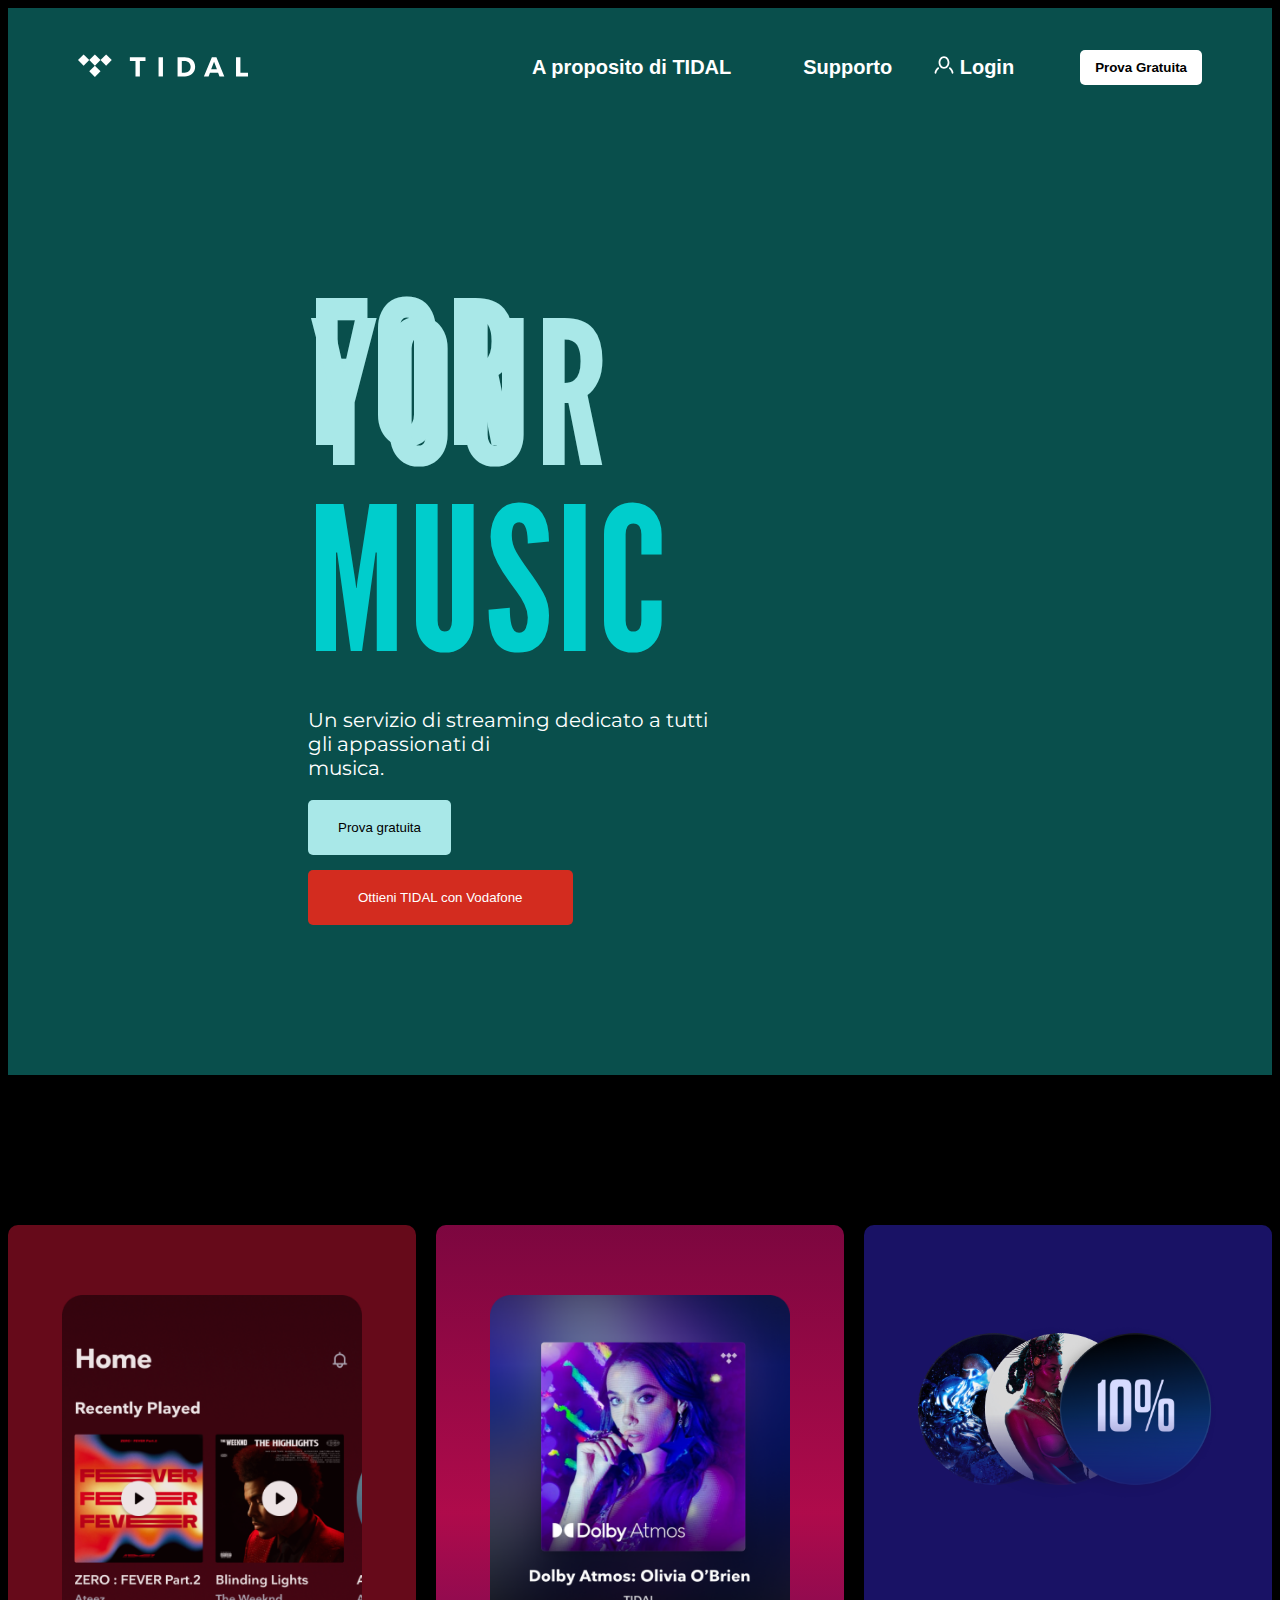
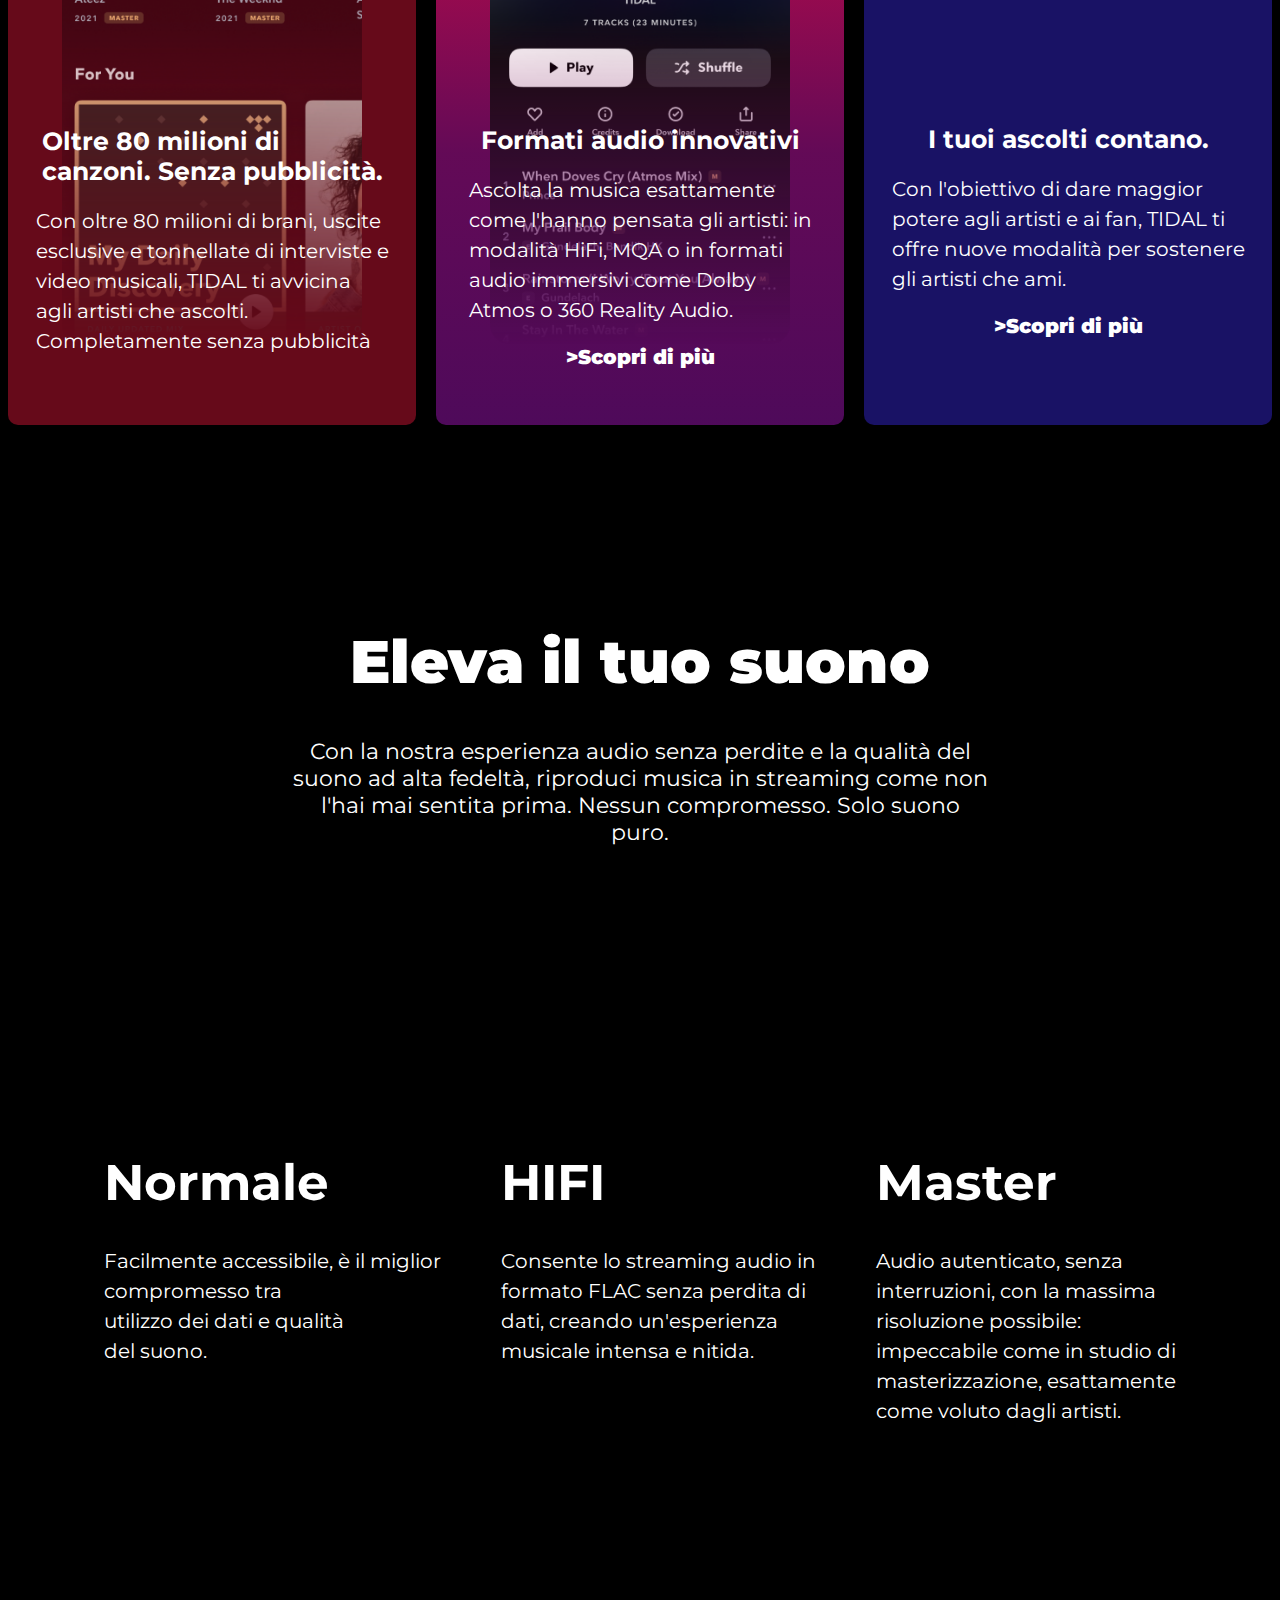
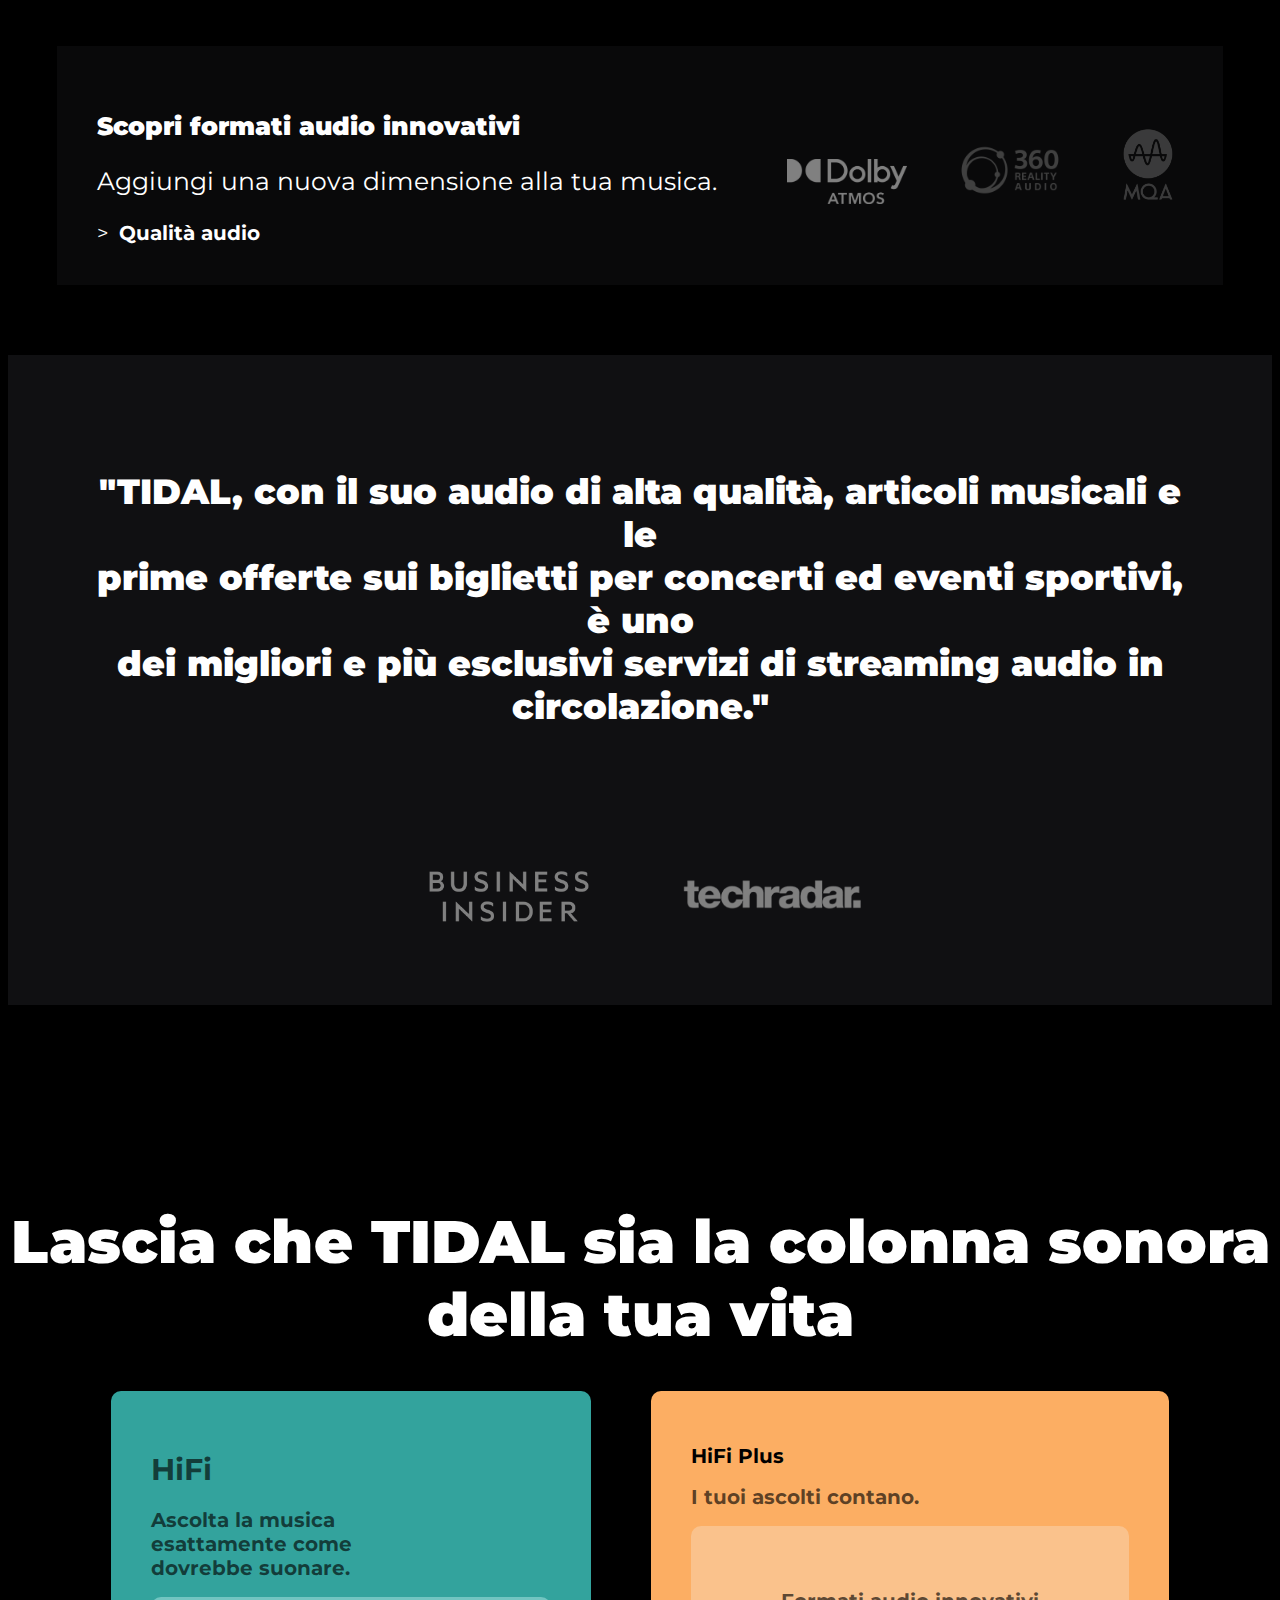
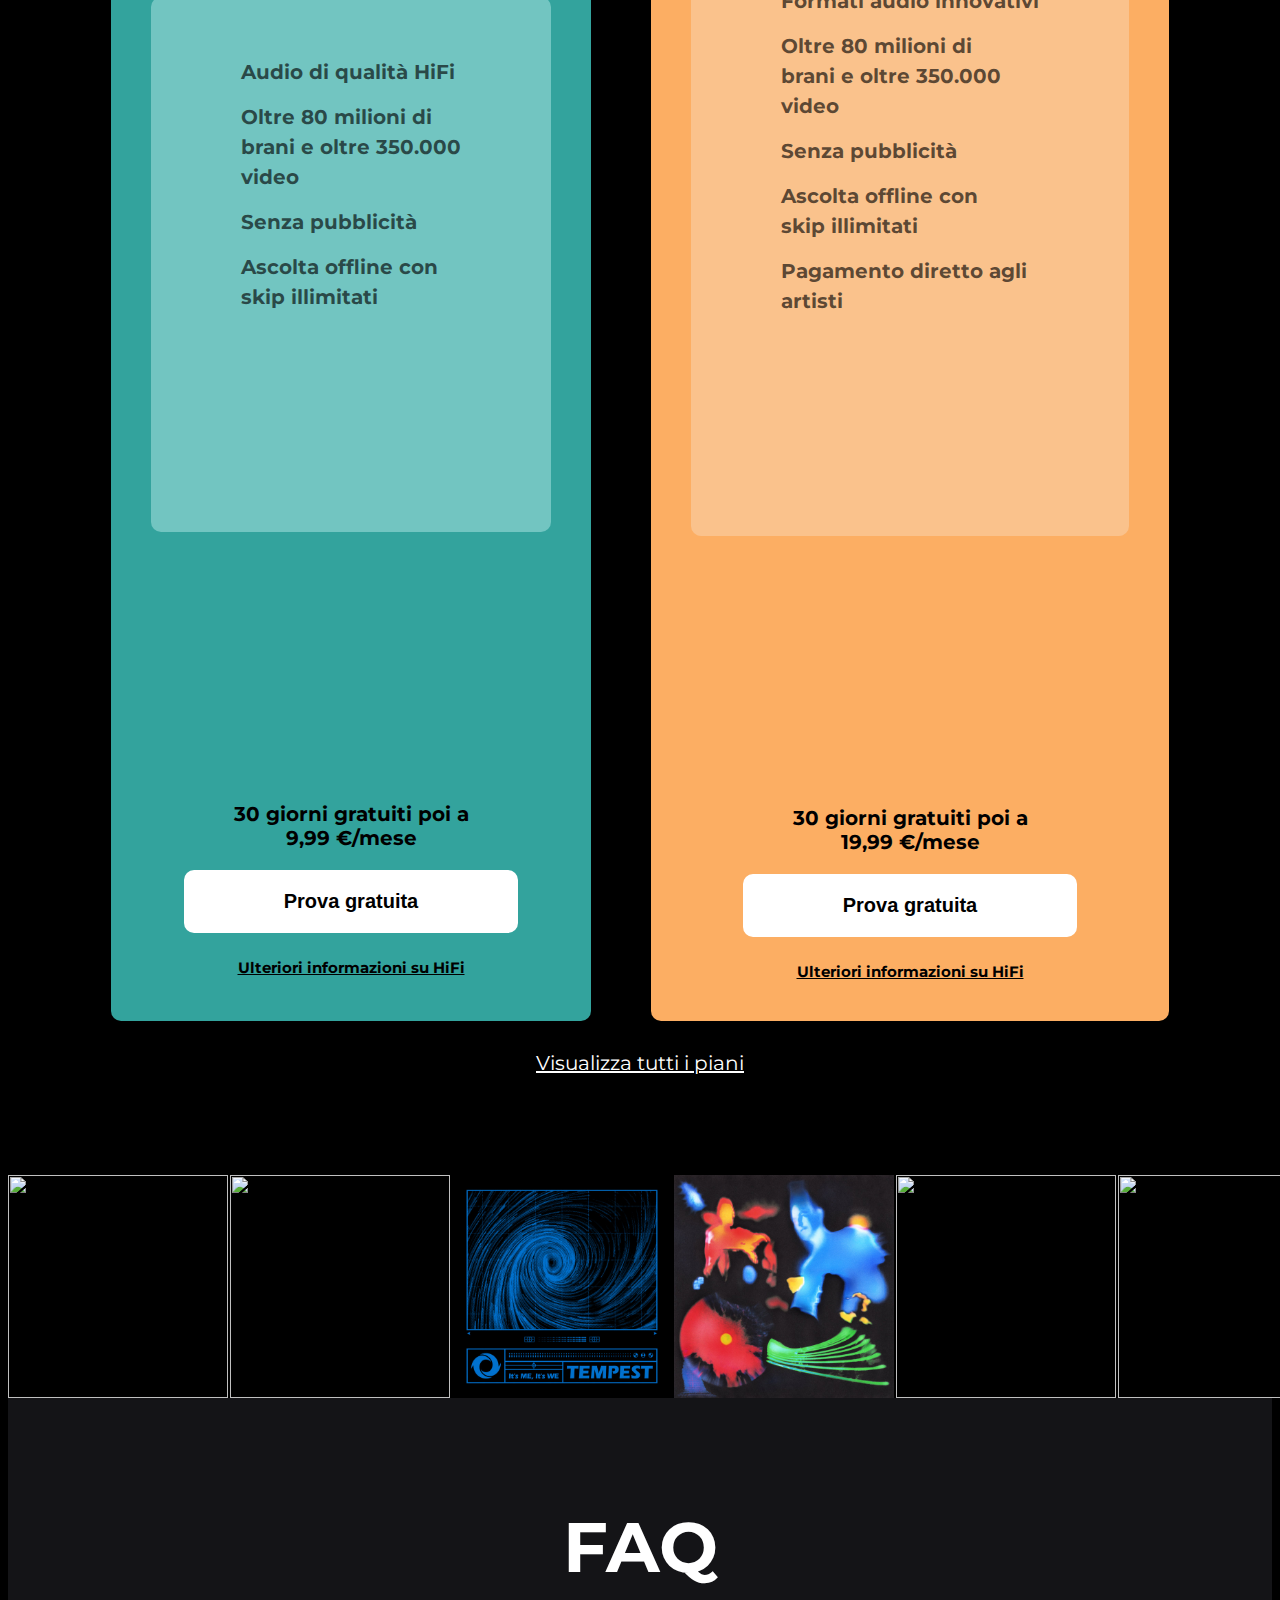
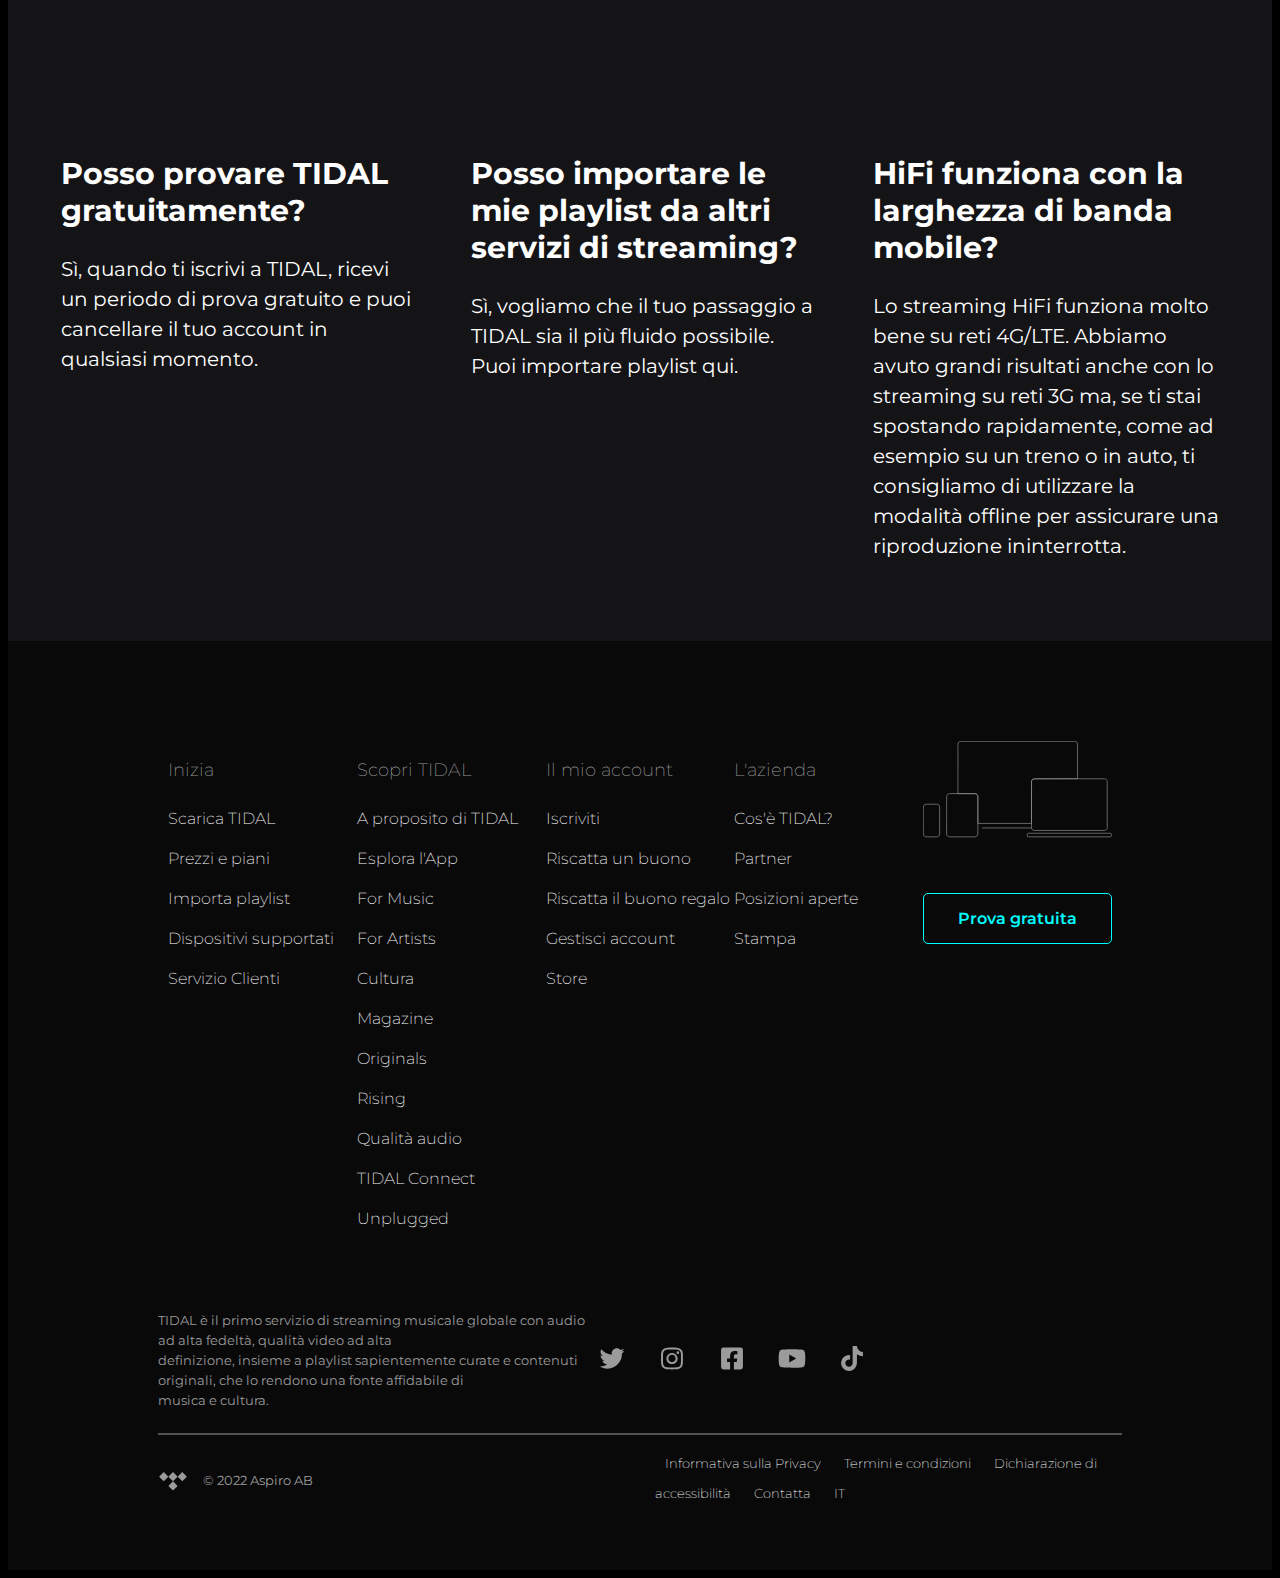
==== commit 7de87265: "Merge pull request #60 from SaraEsu/feat/homepage" ====
--- a/index.html
+++ b/index.html
@@ -3,74 +3,158 @@
 
 <head>
     <meta charset="UTF-8">
+
+    <title>Homepage Tidal</title>
     <link rel="stylesheet" href="style.css">
+    <!-- <link rel="stylesheet" href="reset.css"> -->
 
     <meta http-equiv="X-UA-Compatible" content="IE=edge">
     <meta name="viewport" content="width=device-width, initial-scale=1.0">
-    <title>Homepage Tidal</title>
+
+    <link rel="preconnect" href="https://fonts.googleapis.com">
+    <link rel="preconnect" href="https://fonts.gstatic.com" crossorigin>
+    <link
+        href="https://fonts.googleapis.com/css2?family=Montserrat:ital,wght@0,100;0,200;0,300;0,400;0,500;0,600;0,700;0,800;0,900;1,400;1,500;1,700;1,800&display=swap"
+        rel="stylesheet">
+    <link rel="preconnect" href="https://fonts.googleapis.com">
+    <link rel="preconnect" href="https://fonts.gstatic.com" crossorigin>
+    <link href="https://fonts.googleapis.com/css2?family=League+Gothic&display=swap" rel="stylesheet">
+
+    <link rel="icon" type="img/favicon.ico" href="/img/favicon.ico">
 </head>
 
 <body>
     <header>
-        <div class="topCard">
-            <div class="topCard__logo"><svg viewBox="0 0 160 22" fill="#fff" xmlns="http://www.w3.org/2000/svg"
-                    alt="TIDAL" class="tidal-header-logo--image" data-v-725199d2="">
-                    <path d="M58.2177 21.1555H54.1108V6.58787H48.7992V3.06799H63.5293V6.58787H58.2177V21.1555Z"
-                        data-v-725199d2=""></path>
-                    <path d="M75.819 21.1553H79.9501V3.06799H75.819V21.1553Z" data-v-725199d2=""></path>
-                    <path d="M152.855 17.5861H160V21.1555H148.724V3.06799H152.855V17.5861Z" data-v-725199d2="">
-                    </path>
-                    <path
-                        d="M97.7115 17.6108H100.273C103.72 17.6108 106.018 15.4605 106.018 12.0382C106.018 8.78718 103.696 6.58813 100.371 6.58813H97.7115V17.6108ZM93.7028 3.06799H100.395C105.333 3.06799 110.247 5.68264 110.247 12.0626C110.247 18.0761 105.431 21.1551 100.64 21.1551L93.7028 21.1553V3.06799Z"
-                        data-v-725199d2=""></path>
-                    <path
-                        d="M125.334 14.375L128.058 7.30083L130.757 14.375H125.334ZM133.175 21.1555H137.715L130.264 3.06799H125.999L118.475 21.1555H122.894L124.227 17.5865H131.853L133.175 21.1555Z"
-                        data-v-725199d2=""></path>
-                    <path d="M21.1775 5.70464L15.8834 10.9992L10.589 5.70464L15.8834 0.411743L21.1775 5.70464Z"
-                        data-v-725199d2=""></path>
-                    <path d="M21.1775 16.2936L15.8834 21.5882L10.589 16.2936L15.8834 10.9993L21.1775 16.2936Z"
-                        data-v-725199d2=""></path>
-                    <path d="M10.5886 5.70506L5.29417 10.9997L0 5.70506L5.29417 0.411743L10.5886 5.70506Z"
-                        data-v-725199d2=""></path>
-                    <path d="M31.7655 5.70506L26.4715 10.9997L21.1769 5.70506L26.4715 0.411743L31.7655 5.70506Z"
-                        data-v-725199d2="">
-
-                    </path>
-                </svg> </div>
-            <nav>
-                <div class="buttonForm ">
-                    <button class="fontColor">A proposito di TIDAL </button>
-                    <button class="fontColor">Supporto</button>
-                    <button class="fontColor"><i data-v-725199d2="" class="tidal-icon"><svg width="20" height="18" viewBox="0 0 20 18" fill="none" xmlns="http://www.w3.org/2000/svg"><path fill-rule="evenodd" clip-rule="evenodd" d="M9.99982 2.00876C8.11717 2.00876 6.34982 3.86753 6.34982 6.48376C6.34982 9.09999 8.11717 10.9588 9.99982 10.9588C11.8825 10.9588 13.6498 9.09999 13.6498 6.48376C13.6498 3.86753 11.8825 2.00876 9.99982 2.00876ZM4.57482 6.48376C4.57482 3.17674 6.87048 0.233765 9.99982 0.233765C13.1292 0.233765 15.4248 3.17674 15.4248 6.48376C15.4248 9.79079 13.1292 12.7338 9.99982 12.7338C6.87048 12.7338 4.57482 9.79079 4.57482 6.48376ZM4.86864 11.6946C5.18024 12.0729 5.12611 12.6323 4.74775 12.9439C3.4899 13.9797 2.62172 15.3686 2.33358 16.9173C2.24393 17.3992 1.78061 17.7172 1.29872 17.6275C0.81684 17.5379 0.498874 17.0746 0.588527 16.5927C0.960387 14.5939 2.07221 12.8478 3.61936 11.5737C3.99773 11.2621 4.55705 11.3162 4.86864 11.6946ZM16.4215 11.5737C16.0431 11.2621 15.4838 11.3162 15.1722 11.6946C14.8606 12.0729 14.9147 12.6323 15.2931 12.9439C16.5522 13.9807 17.4129 15.3641 17.6626 16.8976C17.7413 17.3814 18.1974 17.7097 18.6811 17.631C19.1649 17.5522 19.4933 17.0962 19.4145 16.6124C19.0866 14.5984 17.9674 12.8468 16.4215 11.5737Z" fill="currentColor"></path></svg></i> Login</button>
-                    <button class="fontColor" id="free">Prova Gratuita</button>
-                </div>
-            </nav>
-        </div>
+        <div class="logo"><svg viewBox="0 0 160 22" fill="#fff" xmlns="http://www.w3.org/2000/svg" alt="TIDAL"
+                class="tidal-header-logo--image" data-v-725199d2="">
+                <path d="M58.2177 21.1555H54.1108V6.58787H48.7992V3.06799H63.5293V6.58787H58.2177V21.1555Z"
+                    data-v-725199d2=""></path>
+                <path d="M75.819 21.1553H79.9501V3.06799H75.819V21.1553Z" data-v-725199d2=""></path>
+                <path d="M152.855 17.5861H160V21.1555H148.724V3.06799H152.855V17.5861Z" data-v-725199d2="">
+                </path>
+                <path
+                    d="M97.7115 17.6108H100.273C103.72 17.6108 106.018 15.4605 106.018 12.0382C106.018 8.78718 103.696 6.58813 100.371 6.58813H97.7115V17.6108ZM93.7028 3.06799H100.395C105.333 3.06799 110.247 5.68264 110.247 12.0626C110.247 18.0761 105.431 21.1551 100.64 21.1551L93.7028 21.1553V3.06799Z"
+                    data-v-725199d2=""></path>
+                <path
+                    d="M125.334 14.375L128.058 7.30083L130.757 14.375H125.334ZM133.175 21.1555H137.715L130.264 3.06799H125.999L118.475 21.1555H122.894L124.227 17.5865H131.853L133.175 21.1555Z"
+                    data-v-725199d2=""></path>
+                <path d="M21.1775 5.70464L15.8834 10.9992L10.589 5.70464L15.8834 0.411743L21.1775 5.70464Z"
+                    data-v-725199d2=""></path>
+                <path d="M21.1775 16.2936L15.8834 21.5882L10.589 16.2936L15.8834 10.9993L21.1775 16.2936Z"
+                    data-v-725199d2=""></path>
+                <path d="M10.5886 5.70506L5.29417 10.9997L0 5.70506L5.29417 0.411743L10.5886 5.70506Z"
+                    data-v-725199d2=""></path>
+                <path d="M31.7655 5.70506L26.4715 10.9997L21.1769 5.70506L26.4715 0.411743L31.7655 5.70506Z"
+                    data-v-725199d2="">
+
+                </path>
+            </svg> </div>
+
+        <nav class="navbar">
+
+            <!------------------------------------------ First_button ------------------------------------------>
+            <button class="fontColor">
+                <h2>A proposito di TIDAL</h2>
+            </button>
+            <div class="nav__dropdown1">
+                <a href=""></a>
+                <a href=""></a>
+                <a href=""></a>
+                <a href=""></a>
+                <a href=""></a>
+                <a href=""></a>
+                <a href=""></a>
+                <a href=""></a>
+            </div>
+
+            <!------------------------------------------ Second_button ------------------------------------------>
+            <button class="fontColor">
+                <h2>Supporto</h2>
+            </button>
+            <!--   <div class="nav__dropdown2">
+                <a href="">Cos'è TIDAL</a>
+                <a href=""></a>
+                <a href="">Esplora l'app</a>
+                <a href=""></a>
+            </div>
+ -->
+            <!------------------------------------------ Third_button ------------------------------------------>
+            <button class="fontColor">
+                <h2><i data-v-725199d2="" class="tidal-icon">
+                        <svg width="20" height="18" viewBox="0 0 20 18" fill="none" xmlns="http://www.w3.org/2000/svg">
+                            <path fill-rule="evenodd" clip-rule="evenodd"
+                                d="M9.99982 2.00876C8.11717 2.00876 6.34982 3.86753 6.34982 6.48376C6.34982 9.09999 8.11717 10.9588 9.99982 10.9588C11.8825 10.9588 13.6498 9.09999 13.6498 6.48376C13.6498 3.86753 11.8825 2.00876 9.99982 2.00876ZM4.57482 6.48376C4.57482 3.17674 6.87048 0.233765 9.99982 0.233765C13.1292 0.233765 15.4248 3.17674 15.4248 6.48376C15.4248 9.79079 13.1292 12.7338 9.99982 12.7338C6.87048 12.7338 4.57482 9.79079 4.57482 6.48376ZM4.86864 11.6946C5.18024 12.0729 5.12611 12.6323 4.74775 12.9439C3.4899 13.9797 2.62172 15.3686 2.33358 16.9173C2.24393 17.3992 1.78061 17.7172 1.29872 17.6275C0.81684 17.5379 0.498874 17.0746 0.588527 16.5927C0.960387 14.5939 2.07221 12.8478 3.61936 11.5737C3.99773 11.2621 4.55705 11.3162 4.86864 11.6946ZM16.4215 11.5737C16.0431 11.2621 15.4838 11.3162 15.1722 11.6946C14.8606 12.0729 14.9147 12.6323 15.2931 12.9439C16.5522 13.9807 17.4129 15.3641 17.6626 16.8976C17.7413 17.3814 18.1974 17.7097 18.6811 17.631C19.1649 17.5522 19.4933 17.0962 19.4145 16.6124C19.0866 14.5984 17.9674 12.8468 16.4215 11.5737Z"
+                                fill="currentColor"></path>
+                        </svg></i> Login</h2>
+            </button>
+            <div class="nav__dropdown3">
+                <a href=""></a>
+                <a href=""></a>
+            </div>
+
+            <!------------------------------------------ Fourth_button ------------------------------------------>
+            <button class="fontColor " id="free">Prova Gratuita</button>
+
+        </nav>
+
     </header>
+
+
     <main>
 
         <section class="page1">
 
-            <div class="leftCard fontColor">
-                <h2>FOR YOUR</h2>
-                <h2 class="margin">MUSIC</h2>
+            <div class="head fontColor">
+                <h2 id="your">FOR YOUR</h2>
+                <h2 id="music" class="margin">MUSIC</h2>
                 <p>Un servizio di streaming dedicato a tutti gli appassionati di <br>
                     musica.</p>
-                <button class="trial"><a  href="">Prova gratuita</a></button>
+                <button class="trial"><a href="">Prova gratuita</a></button>
                 <button class="vodafone"><a class="fontColor" href="">Ottieni TIDAL con Vodafone</a></button>
             </div>
-            <div class="rightCard">
-            </div>
-
-        </section>
-
-        <section class="page2 ">
-            <div class="redBox sizeCard"></div>
-            <div class="purpleBox sizeCard"></div>
-            <div class="blueBox sizeCard"></div>
-
-        </section>
-        <section class="page3 fontColor textAlign">
+            <div class="homepage-img">
+            </div>
+
+        </section>
+
+        <section class="cards">
+            <div class="redBox sizeCard">
+                <img src="img/card1.png" alt="">
+                <div class="fontColor write"> <b>Oltre 80 milioni di <br> canzoni. Senza pubblicità.</b>
+                    <p>Con oltre 80 milioni di brani, uscite <br>
+                        esclusive e tonnellate di interviste e <br>
+                        video musicali, TIDAL ti avvicina <br>
+                        agli artisti che ascolti. <br>
+                        Completamente senza pubblicità</p>
+                </div>
+            </div>
+            <div class="purpleBox sizeCard">
+                <img src="img/card2.png" alt="">
+                <div class="fontColor write"> <b>Formati audio innovativi</b>
+                    <p>Ascolta la musica esattamente <br>
+                        come l'hanno pensata gli artisti: in <br>
+                        modalità HiFi, MQA o in formati <br>
+                        audio immersivi come Dolby <br>
+                        Atmos o 360 Reality Audio. </b></p>
+                    <a class="bold " href=""> >Scopri di più</a>
+                </div>
+            </div>
+            <div class="blueBox sizeCard">
+                <img src="img/card3.png" alt="">
+
+                <div class="fontColor"> <b>I tuoi ascolti contano.</b>
+                    <p>Con l'obiettivo di dare maggior <br>
+                        potere agli artisti e ai fan, TIDAL ti <br>
+                        offre nuove modalità per sostenere <br>
+                        gli artisti che ami.</p>
+                    <a class="bold" href=""> >Scopri di più</a>
+                </div>
+            </div>
+
+        </section>
+
+
+        <section class="sound-section fontColor textAlign">
             <h1 class="bold">Eleva il tuo suono</h1>
             <p>Con la nostra esperienza audio senza perdite e la qualità del <br>
                 suono ad alta fedeltà, riproduci musica in streaming come non <br>
@@ -78,27 +162,41 @@
 
             </p>
 
-        </section>
-
-        <section class="page4">
+
             <div class="cardForm">
-                <div class="card4 fontColor">
+                <div class="sound-card fontColor">
                     <h1>Normale</h1>
-                    <div></div>
+                    <!--  <div>
+                        <p class="sound-normal">NORMALE</p>
+                        <p class="sound-quality">Qualità AAC</p>
+                        <p class="sound-kbps">160Kbps</p>
+                    </div> -->
                     <p>Facilmente accessibile, è il miglior <br>
-                        compromesso tra utilizzo dei dati e qualità <br>
+                        compromesso tra <br>
+                        utilizzo dei dati e qualità <br>
                         del suono.</p>
                 </div>
 
-                <div class="card4 fontColor">
+                <div class="sound-card fontColor">
                     <h1>HIFI</h1>
-                    <p>Consente lo streaming audio in formato <br>
-                        FLAC senza perdita di dati, creando <br>
-                        un'esperienza musicale intensa e nitida.</p>
-                </div>
-
-                <div class="card4 fontColor">
+                    <!--   <div>
+                        <p class="sound-hifi">HiFi</p>
+                        <p class="sound-quality">Qualità CD senza perdite</p>
+                        <p class="sound-kbps">1411Kbps</p>
+                    </div> -->
+                    <p>Consente lo streaming audio in <br>
+                        formato FLAC senza perdita di <br>
+                        dati, creando un'esperienza <br>
+                        musicale intensa e nitida.</p>
+                </div>
+
+                <div class="sound-card fontColor">
                     <h1>Master</h1>
+                    <!-- <div>
+                        <p class="sount-master">MASTER</p>
+                        <p class="sound-quality">Qualità ad alta risoluzione</p>
+                        <p class="sound-kbps">2304-9216Kbps</p>
+                    </div> -->
                     <p>Audio autenticato, senza <br>
                         interruzioni, con la massima <br>
                         risoluzione possibile: <br>
@@ -110,14 +208,18 @@
 
         </section>
 
-        <section class="page5">
+        <section class="wrapper">
             <div class="qualityForm fontColor">
-                <p class="bold">Scopri formati audio innovativi</p>
-                <p> Aggiungi una nuova dimensione alla tua musica.</p>
-                <a class="bold fontColor" href="">Qualità audio</a>
-                <img src="img/dolby.png" alt="">
-                <img src="img/360.png" alt="">
-                <img src="img/mqa.png" alt="">
+                <div>
+                    <p class="bold">Scopri formati audio innovativi</p>
+                    <p> Aggiungi una nuova dimensione alla tua musica.</p>
+                    <a href="">>&nbsp;
+                        <b>Qualità audio</b></a>
+                </div>
+                <div class=" brightness"><img src="img/dolby.png" alt="">
+                    <img class="brightness" src="img/360.png" alt="">
+                    <img class="brightness" id="mqa" src="img/mqa.png" alt=""></div>
+
             </div>
             <div class="whatIf fontColor textAlign">
                 <p class="bold">"TIDAL, con il suo audio di alta qualità, articoli musicali e le <br> prime offerte
@@ -125,11 +227,18 @@
                     biglietti per concerti ed eventi sportivi, è uno <br> dei migliori e più esclusivi servizi di
                     streaming
                     audio in <br> circolazione."</p>
-            </div>
-        </section>
-
-        <section class="page6">
-            <h1 class="bold fontColor textAlign">Lascia che TIDAL sia la colonna sonora della tua vita</h1>
+                <div>
+                    <img class="brightness" src="img/what-hifi.aac469c.png" alt="">
+                    <img class="brightness" src="img/businessInsider.png" alt="">
+                    <img class="brightness" src="img/techRadar.png" alt="">
+                    <img class="brightness" id="pc" src="img/pc.png" alt="">
+                </div>
+            </div>
+        </section>
+
+        <section class="containers">
+            <h1 class="soundtrack bold fontColor textAlign">Lascia che TIDAL sia la colonna sonora <br> della tua vita
+            </h1>
             <div class="cardForm">
                 <div class="greenContainer box">
                     <h1>HiFi</h1>
@@ -168,37 +277,96 @@
                     </div>
                 </div>
             </div>
-            <a id="link" href="">
-                <p class="fontColor textAlign">Visualizza tutti i piani</p>
-            </a>
-        </section>
-
-        <section class="page7">
-            <div>sequenza_di_immagini</div>
+            <div id="link"><a href="">
+                    <p class="fontColor textAlign">Visualizza tutti i piani</p>
+                </a></div>
+        </section>
+
+
+        <!------------------------------------------ Playlist ------------------------------------------>
+
+
+        <section class="playlist">
+            <div class="album"><img src="img/advisory.jpg" alt="">
+                <a href="">
+                    <div class="albumText fontColor"><b>God Don't Make Mistakes</b>
+                        <p>Conway The Machine</p>
+                    </div>
+                </a></div>
+            <div class="album"><img src="img/avril.jpg" alt="">
+                <a href="">
+                    <div class="albumText fontColor"><b>Love Sux</b>
+                        <p>Avril Lavigne</p>
+                    </div>
+                </a></div>
+            <div class="album"><img src="img/tempest.jpg" alt="">
+                <a href="">
+                    <div class="albumText fontColor">
+                        <b>It’s ME, It's WE</b>
+                        <p>TEMPEST (템페스트)</p>
+                    </div>
+
+                </a></div>
+            <div class="album"><img src="img/diplo.jpg" alt="">
+                <a href="">
+                    <div class="albumText fontColor">
+                        <b>Diplo</b>
+                        <p>Diplo</p>
+                    </div>
+                </a></div>
+            <div class="album"><img src="img/young.jpg" alt="">
+                <a href="">
+                    <div class="albumText fontColor"> <b>YOUNG-LUV.COM</b>
+                        <p>StayC</p>
+                    </div>
+                </a></div>
+            <div class="album"><img src="img/megatron.jpg" alt="">
+                <a href="">
+                    <div class="albumText fontColor"><b>Megatron</b>
+                        <p>BabyTron</p>
+                    </div>
+                </a></div>
+            <div class="album"><img src="img/cake.jpg" alt="">
+                <a href="">
+                    <div class="albumText fontColor"><b>TRAP CAKE VOL.2</b>
+                        <p>Rauw Alejandro</p>
+                    </div>
+                </a></div>
+            <div class="album"><img src="img/kodak.jpg" alt="">
+                <a href="">
+                    <div class="albumText fontColor"><b>Back For Everything</b>
+                        <p>Kodak Black</p>
+                    </div>
+                </a></div>
+        </section>
+
+
+
+        <section class="faq">
             <h1 class="fontColor textAlign">FAQ</h1>
             <div class="cardForm fontColor">
                 <div>
-                    <h1>Posso provare TIDAL <br> gratuitamente?</h1>
-                    <h2>Sì, quando ti iscrivi a TIDAL, ricevi <br>
+                    <h2>Posso provare TIDAL <br> gratuitamente?</h2>
+                    <p>Sì, quando ti iscrivi a TIDAL, ricevi <br>
                         un periodo di prova gratuito e puoi <br>
                         cancellare il tuo account in <br>
-                        qualsiasi momento.</h2>
+                        qualsiasi momento.</p>
                 </div>
                 <div>
-                    <h1>Posso importare le <br>
+                    <h2>Posso importare le <br>
                         mie playlist da altri <br>
-                        servizi di streaming? </h1>
-                    <h2>Sì, vogliamo che il tuo passaggio a <br>
+                        servizi di streaming? </h2>
+                    <p>Sì, vogliamo che il tuo passaggio a <br>
                         TIDAL sia il più fluido possibile. <br>
                         Puoi importare playlist qui.
-                    </h2>
+                    </p>
                 </div>
 
                 <div>
-                    <h1>HiFi funziona con la <br>
+                    <h2>HiFi funziona con la <br>
                         larghezza di banda <br>
-                        mobile?</h1>
-                    <h2>Lo streaming HiFi funziona molto <br>
+                        mobile?</h2>
+                    <p>Lo streaming HiFi funziona molto <br>
                         bene su reti 4G/LTE. Abbiamo <br>
                         avuto grandi risultati anche con lo <br>
                         streaming su reti 3G ma, se ti stai <br>
@@ -206,17 +374,19 @@
                         esempio su un treno o in auto, ti <br>
                         consigliamo di utilizzare la <br>
                         modalità offline per assicurare una <br>
-                        riproduzione ininterrotta.</h2>
-                </div>
-            </div>
-
-        </section>
+                        riproduzione ininterrotta.</p>
+                </div>
+            </div>
+        </section>
+
     </main>
+
+    <!------------------------------------------ Footer ------------------------------------------>
     <footer>
-        <div class="er-fonno fontColor textAlign">
-            <div class="inizi">
+        <div class="footer-grid">
+            <div class="footer-grid-col1">
                 <h3>Inizia</h3>
-                <ul class="fontColor">
+                <ul>
                     <li><a href="">Scarica TIDAL</a></li>
                     <li><a href="">Prezzi e piani</a></li>
                     <li><a href="">Importa playlist</a></li>
@@ -224,7 +394,7 @@
                     <li><a href="">Servizio Clienti</a></li>
                 </ul>
             </div>
-            <div class="scopri-TIDAL">
+            <div class="footer-grid-col2">
                 <h3>Scopri TIDAL</h3>
                 <ul>
                     <li><a href="">A proposito di TIDAL</a></li>
@@ -240,7 +410,7 @@
                     <li><a href="">Unplugged</a></li>
                 </ul>
             </div>
-            <div class="il-mio-account">
+            <div class="footer-grid-col3">
                 <h3>Il mio account</h3>
                 <ul>
                     <li><a href="">Iscriviti</a></li>
@@ -250,7 +420,7 @@
                     <li><a href="">Store</a></li>
                 </ul>
             </div>
-            <div class="azienda">
+            <div class="footer-grid-col4">
                 <h3>L'azienda</h3>
                 <ul>
                     <li><a href="">Cos'è TIDAL?</a></li>
@@ -259,38 +429,59 @@
                     <li><a href="">Stampa</a></li>
                 </ul>
             </div>
-            <div class="freetest">
-
+            <div class="footer-grid-col5">
+                <span data-v-db680bb0="" class="block"><svg viewBox="0 0 300 153" fill="none"
+                        class="block fullwidth padding-left-nudge padding-right-nudge margin-bottom-2">
+                        <path
+                            d="M55.5561798,83.6335178 L82.7174952,83.7716499 C85.1938121,83.7842435 87.1946103,85.7952428 87.1946103,88.2715917 L87.1946103,130.960674 L172.410017,130.960674 L172.519072,64.6597133 C172.523144,62.1838722 174.526462,60.1763765 177.00229,60.1671464 L245.567416,59.9115285 L245.567416,5 C245.567416,2.51471863 243.552697,0.5 241.067416,0.5 L60.0561798,0.5 C57.5708984,0.5 55.5561798,2.51471863 55.5561798,5 C55.5561798,13.3216841 55.5561798,13.3216841 55.5561798,21.6433682 C55.5561798,29.9650522 55.5561798,29.9650522 55.5561798,38.2867363 C55.5561798,49.2374314 55.5561798,49.2374314 55.5561798,60.5964194 C55.5561798,71.9971276 55.5561798,72.1572724 55.5561798,83.6335178 Z"
+                            stroke="#9B9B9B"></path>
+                        <path d="M94.3820225,138.202247 L171.910112,138.202247" stroke="#9B9B9B"
+                            stroke-linecap="square"></path>
+                        <rect stroke="#979797" x="165.668539" y="146.567416" width="133.831461" height="5.74157303"
+                            rx="2"></rect>
+                        <path
+                            d="M176.910112,60.0505618 C174.424831,60.0505618 172.410112,62.0652804 172.410112,64.5505618 C172.410112,69.3544475 172.410112,69.3544475 172.410112,74.1583331 C172.410112,78.9622188 172.410112,78.9622188 172.410112,83.7661044 C172.410112,97.4891474 172.410112,97.4891474 172.410112,111.21219 L172.410112,137.696629 C172.410112,140.181911 174.424831,142.196629 176.910112,142.196629 L288.258427,142.196629 C290.743708,142.196629 292.758427,140.181911 292.758427,137.696629 L292.758427,64.5505618 C292.758427,62.0652804 290.743708,60.0505618 288.258427,60.0505618 L176.910112,60.0505618 Z"
+                            stroke="#9B9B9B"></path>
+                        <path
+                            d="M42.0786517,83.6460674 C39.5933703,83.6460674 37.5786517,85.660786 37.5786517,88.1460674 C37.5786517,95.7904164 37.5786517,95.7904164 37.5786517,103.434765 C37.5786517,114.93245 37.5786517,114.93245 37.5786517,126.430135 L37.5786517,147.808989 C37.5786517,150.29427 39.5933703,152.308989 42.0786517,152.308989 L82.6404494,152.308989 C85.1257308,152.308989 87.1404494,150.29427 87.1404494,147.808989 L87.1404494,88.1460674 C87.1404494,85.660786 85.1257308,83.6460674 82.6404494,83.6460674 L42.0786517,83.6460674 Z"
+                            stroke="#9B9B9B"></path>
+                        <path
+                            d="M5,100.5 C2.51471863,100.5 0.5,102.514719 0.5,105 C0.5,110.190071 0.5,110.190071 0.5,115.380142 C0.5,119.738135 0.5,119.738135 0.5,124.096129 C0.5,128.454122 0.5,128.454122 0.5,132.812115 L0.5,147.808989 C0.5,150.29427 2.51471863,152.308989 5,152.308989 L21.9662921,152.308989 C24.4515735,152.308989 26.4662921,150.29427 26.4662921,147.808989 L26.4662921,105 C26.4662921,102.514719 24.4515735,100.5 21.9662921,100.5 L5,100.5 Z"
+                            stroke="#9B9B9B"></path>
+                    </svg></span>
+                <div class="prova-button">
+                    <a href="#"><button>Prova gratuita</button></a>
+                </div>
             </div>
         </div>
         <div class="footer-credits">
             <div class="footer-credits-col1">
                 <p>TIDAL è il primo servizio di streaming musicale globale con audio ad alta fedeltà, qualità video ad
-                    alta definizione, insieme a playlist sapientemente curate<br>e contenuti originali, che lo rendono
-                    una fonte affidabile di musica e cultura.</p>
+                    alta <br> definizione, insieme a playlist sapientemente curate e contenuti originali, che lo rendono
+                    una fonte affidabile di <br> musica e cultura.</p>
             </div>
             <div class="footer-credits-col2">
-                <!--logo Twitter -->
+                <!-- Twitter -->
                 <a href="#"><svg xmlns="http://www.w3.org/2000/svg" viewBox="0 0 512 512">
                         <path
                             d="M459.37 151.716c.325 4.548.325 9.097.325 13.645 0 138.72-105.583 298.558-298.558 298.558-59.452 0-114.68-17.219-161.137-47.106 8.447.974 16.568 1.299 25.34 1.299 49.055 0 94.213-16.568 130.274-44.832-46.132-.975-84.792-31.188-98.112-72.772 6.498.974 12.995 1.624 19.818 1.624 9.421 0 18.843-1.3 27.614-3.573-48.081-9.747-84.143-51.98-84.143-102.985v-1.299c13.969 7.797 30.214 12.67 47.431 13.319-28.264-18.843-46.781-51.005-46.781-87.391 0-19.492 5.197-37.36 14.294-52.954 51.655 63.675 129.3 105.258 216.365 109.807-1.624-7.797-2.599-15.918-2.599-24.04 0-57.828 46.782-104.934 104.934-104.934 30.213 0 57.502 12.67 76.67 33.137 23.715-4.548 46.456-13.32 66.599-25.34-7.798 24.366-24.366 44.833-46.132 57.827 21.117-2.273 41.584-8.122 60.426-16.243-14.292 20.791-32.161 39.308-52.628 54.253z" />
                     </svg></a>
-                <!--logo Instagram -->
+                <!-- Instagram -->
                 <a href="#"><svg xmlns="http://www.w3.org/2000/svg" viewBox="0 0 448 512">
                         <path
                             d="M224.1 141c-63.6 0-114.9 51.3-114.9 114.9s51.3 114.9 114.9 114.9S339 319.5 339 255.9 287.7 141 224.1 141zm0 189.6c-41.1 0-74.7-33.5-74.7-74.7s33.5-74.7 74.7-74.7 74.7 33.5 74.7 74.7-33.6 74.7-74.7 74.7zm146.4-194.3c0 14.9-12 26.8-26.8 26.8-14.9 0-26.8-12-26.8-26.8s12-26.8 26.8-26.8 26.8 12 26.8 26.8zm76.1 27.2c-1.7-35.9-9.9-67.7-36.2-93.9-26.2-26.2-58-34.4-93.9-36.2-37-2.1-147.9-2.1-184.9 0-35.8 1.7-67.6 9.9-93.9 36.1s-34.4 58-36.2 93.9c-2.1 37-2.1 147.9 0 184.9 1.7 35.9 9.9 67.7 36.2 93.9s58 34.4 93.9 36.2c37 2.1 147.9 2.1 184.9 0 35.9-1.7 67.7-9.9 93.9-36.2 26.2-26.2 34.4-58 36.2-93.9 2.1-37 2.1-147.8 0-184.8zM398.8 388c-7.8 19.6-22.9 34.7-42.6 42.6-29.5 11.7-99.5 9-132.1 9s-102.7 2.6-132.1-9c-19.6-7.8-34.7-22.9-42.6-42.6-11.7-29.5-9-99.5-9-132.1s-2.6-102.7 9-132.1c7.8-19.6 22.9-34.7 42.6-42.6 29.5-11.7 99.5-9 132.1-9s102.7-2.6 132.1 9c19.6 7.8 34.7 22.9 42.6 42.6 11.7 29.5 9 99.5 9 132.1s2.7 102.7-9 132.1z" />
                     </svg></a>
-                <!--logo Facebook -->
+                <!-- Facebook -->
                 <a href="#"><svg xmlns="http://www.w3.org/2000/svg" viewBox="0 0 448 512">
                         <path
                             d="M400 32H48A48 48 0 0 0 0 80v352a48 48 0 0 0 48 48h137.25V327.69h-63V256h63v-54.64c0-62.15 37-96.48 93.67-96.48 27.14 0 55.52 4.84 55.52 4.84v61h-31.27c-30.81 0-40.42 19.12-40.42 38.73V256h68.78l-11 71.69h-57.78V480H400a48 48 0 0 0 48-48V80a48 48 0 0 0-48-48z" />
                     </svg></a>
-                <!--logo YouTube -->
+                <!-- YouTube -->
                 <a href="#"><svg xmlns="http://www.w3.org/2000/svg" viewBox="0 0 576 512">
                         <path
                             d="M549.655 124.083c-6.281-23.65-24.787-42.276-48.284-48.597C458.781 64 288 64 288 64S117.22 64 74.629 75.486c-23.497 6.322-42.003 24.947-48.284 48.597-11.412 42.867-11.412 132.305-11.412 132.305s0 89.438 11.412 132.305c6.281 23.65 24.787 41.5 48.284 47.821C117.22 448 288 448 288 448s170.78 0 213.371-11.486c23.497-6.321 42.003-24.171 48.284-47.821 11.412-42.867 11.412-132.305 11.412-132.305s0-89.438-11.412-132.305zm-317.51 213.508V175.185l142.739 81.205-142.739 81.201z" />
                     </svg></a>
-                <!--logo TikTok -->
+                <!-- TikTok -->
                 <a href="#"><svg xmlns="http://www.w3.org/2000/svg" viewBox="0 0 448 512">
                         <path
                             d="M448,209.91a210.06,210.06,0,0,1-122.77-39.25V349.38A162.55,162.55,0,1,1,185,188.31V278.2a74.62,74.62,0,1,0,52.23,71.18V0l88,0a121.18,121.18,0,0,0,1.86,22.17h0A122.18,122.18,0,0,0,381,102.39a121.43,121.43,0,0,0,67,20.14Z" />
@@ -318,7 +509,6 @@
                 </ul>
             </div>
         </div>
-
     </footer>
 
 </body>
--- a/style.css
+++ b/style.css
@@ -1,3 +1,7 @@
+html {
+    font-size: 10px;
+}
+
 .bold {
     font-weight: 900;
 }
@@ -10,43 +14,80 @@
     text-align: center;
 }
 
-
+.brightness {
+    filter: brightness(50%);
+}
+
+
+.box {
+    width: max-content;
+    padding: 4rem;
+    border-radius: 1rem;
+}
+
+.cardForm {
+
+    display: flex;
+    justify-content: center;
+    gap: 6rem;
+
+}
 
 a {
     text-decoration: none;
-
-}
+    color: white;
+}
+
+
 
 body {
     background-color: black;
-    font-family: Arial, Helvetica, sans-serif;
-
-}
-
-.topCard {
+    font-family: 'Montserrat', sans-serif;
+
+
+}
+
+/*---------------------- Header ----------------------*/
+
+header {
     height: max-content;
 
     display: flex;
     justify-content: space-between;
-    padding: 50px 70px 0;
+    padding: 3rem 7rem 0;
     align-items: center;
     background-color: #094f4c;
 
 }
-.margin{
+
+.margin {
     margin: 0;
 }
 
-.topCard__logo {
-
-    width: 170px;
-}
-
-.buttonForm {
+.logo {
+
+    width: 17rem;
+}
+
+/*------------------------ navbar ------------------------*/
+
+.navbar {
     display: flex;
     align-items: center;
-    gap: 30px;
-}
+    gap: 3rem;
+
+}
+
+#free {
+    color: black;
+    background-color: white;
+    border-radius: 0.5rem;
+    padding: 1rem 1.5rem;
+    font-weight: bold;
+
+}
+
+/*---------------------- First_Section ----------------------*/
 
 .page1 {
     height: 100%;
@@ -55,147 +96,516 @@
 
 }
 
-.leftCard {
-    
+.head {
+    animation: fade-up 0.8s ease 1s;
     width: max-content;
-    height: 40rem;
-    margin-left: 300px;
-    padding-top: 100px;
+    margin-left: 30rem;
+    padding-top: 10rem;
     display: flex;
     flex-direction: column;
-    padding-bottom: 150px;
-}
-
-.leftCard>h2{
+    padding-bottom: 15rem;
+
+
+}
+
+.head>h2 {
+    font-size: 20rem;
+    font-family: 'League Gothic', sans-serif;
+    letter-spacing: 0.3rem;
+    line-height: 2rem;
+}
+
+.head>p {
+    padding-top: 10rem;
+    font-size: 2rem;
+}
+
+#your {
+    color: #a9e8e8;
+}
+
+#music {
+    color: #00cdcc;
+}
+
+.trial {
+    background-color: #a9e8e8;
+    width: max-content;
+    padding: 2rem 3rem;
+
+
+}
+
+.trial a {
+    color: black;
+}
+
+.vodafone {
+    background-color: #d32c1f;
+    padding: 2rem 5rem;
+    margin-top: 1.5rem;
+
+}
+
+.head>button {
+    width: max-content;
+    border-radius: 0.5rem;
+}
+
+
+
+.homepage-img {
+    animation: fade-up 0.4s ease 1s;
+    width: 40rem;
+    background-image: url(img/left.svg);
+    background-repeat: no-repeat;
+    margin-left: 25rem;
+    margin-top: 20rem;
+
+}
+
+
+
+
+@keyframes fade-up {
+    0% {
+        opacity: 0;
+        transform: translateY(500px);
+    }
+
+    100% {
+        opacity: 1;
+        transform: translateY(0px);
+    }
+}
+
+/*---------------------- CARDS(red,purple and blue) ----------------------*/
+
+.cards {
+    display: flex;
+    justify-content: center;
+    gap: 2rem;
+
+}
+
+.cards div {
+    display: flex;
+    flex-direction: column;
+    align-items: center;
+}
+
+
+
+.cards img {
+    width: 30rem;
+    margin-top: 7rem;
+    -webkit-mask-image: linear-gradient(to bottom, rgba(0, 0, 0, 1.0) 50%, transparent 100%);
+
+
+}
+
+.cards p {
+    line-height: 1.5rem;
+}
+
+.cards a {
+    font-size: 2rem;
+}
+
+.sizeCard {
+    width: 47rem;
+    height: 80rem;
+    border-radius: 1rem;
+    margin-top: 15rem;
+}
+
+
+.redBox {
+    background-color: #800d20cc;
+    transition: all 0.3s ease-in-out;
+    display: flex;
+}
+
+.redBox:hover {
+    filter: brightness(150%);
+    filter: drop-shadow(0 0 5rem #800d2073);
+    background-color: #800d21;
+}
+
+.purpleBox {
+
+    background: linear-gradient(180deg, rgba(138, 7, 70, 0.9) 0%, rgba(194, 12, 83, 0.9) 36%, rgba(110, 11, 96, 0.9) 66%, rgba(87, 11, 100, 0.9) 100%);
+    transition: all 0.3s ease-in-out;
+    display: flex;
+}
+
+.purpleBox:hover {
+    filter: brightness(150%);
+    filter: drop-shadow(0 0 5rem rgba(138, 7, 70, 0.5));
+
+    background: linear-gradient(180deg, rgb(138, 7, 70) 0%, rgba(194, 12, 83, 1) 36%, rgba(110, 11, 96, 1) 66%, rgba(87, 11, 100, 1) 100%);
+}
+
+
+
+.blueBox {
+    background-color: #201780ca;
+    transition: all 0.3s ease-in-out;
+    display: flex;
+}
+
+.blueBox:hover {
+    filter: brightness(150%);
+    filter: drop-shadow(0 0 5rem #20178077);
+    background-color: #201780;
+}
+
+.blueBox div {
+    position: relative;
+    top: 25rem;
+}
+
+.blueBox img {
+    position: relative;
+    top: 3rem;
+
+}
+
+.blueBox b {
+    font-size: 2.5rem;
+}
+
+.blueBox p {
+    line-height: 3rem;
+    font-size: 2rem;
+}
+
+.write {
+    position: relative;
+    bottom: 22rem;
+
+
+}
+
+.write b {
+    font-size: 2.5rem;
+}
+
+.write p {
+    line-height: 3rem;
+    font-size: 2rem;
+}
+
+
+
+/*---------------------- Sound Section ----------------------*/
+
+.sound-section {
+
+    margin: 20rem 0;
+
+}
+
+.sound-section h1 {
+    font-size: 6rem;
+}
+
+.sound-section p {
+    font-size: 2.2rem;
+}
+
+
+hr {
+    border: 1px solid grey;
+}
+
+
+
+.sound-card {
+    text-align: justify;
+    padding-top: 25rem;
+
+}
+
+/* .sound-card:hover {} */
+
+.sound-card div {
+    display: flex;
+}
+
+.sound-card h1 {
     font-size: 5rem;
-    
-}
-
-.trial{
+}
+
+.sound-card p {
+    font-size: 2rem;
+    line-height: 3rem;
+}
+
+/* .sound-normal {
+   
+}
+
+.sound-hifi {}
+
+.sound-normal {}
+
+.sound-quality {}
+
+.sound-kbps {}
+ */
+/*---------------------- Wrapper ----------------------*/
+
+.wrapper {
+
+
+    display: flex;
+    flex-direction: column;
+    align-items: center;
+
+}
+
+.qualityForm {
+
+    width: max-content;
+
+    background-color: #09090a;
+
+    display: flex;
+    gap: 3rem;
+    padding: 4rem;
+    align-items: center;
+
+}
+
+.qualityForm img {
+    width: 12rem;
+    padding-left: 4rem;
+}
+
+#mqa {
+    width: 7rem;
+}
+
+.qualityForm p {
+    font-size: 2.5rem;
+}
+
+.qualityForm a {
+    font-size: 2rem;
+}
+
+
+
+.whatIf {
+    background-color: #101012;
+
+    margin-top: 7rem;
+    width: 100%;
+    padding-bottom: 6rem;
+
+}
+
+.whatIf img {
+    width: 20rem;
+    margin-inline: 3rem;
+}
+
+.whatIf img:hover {
+    filter: brightness(100%);
+}
+
+#pc {
+    width: 10rem;
+}
+
+.whatIf>p {
+    padding: 8rem;
+    font-size: 3.5rem;
+}
+
+/*-------------------- Orange and Green containers --------------------*/
+
+.containers {
+    margin-top: 20rem;
+
+}
+
+.soundtrack {
+    margin-bottom: 4rem;
+    font-size: 6rem;
+}
+
+.greenContainer h1 {
+    font-size: 3rem;
+    color: rgba(0, 0, 0, 0.644);
+
+}
+
+.greenContainer h1 {
+    font-size: 3rem;
+    color: rgba(0, 0, 0, 0.644);
+
+}
+
+.greenContainer h2 {
+    font-size: 2rem;
+    color: rgba(0, 0, 0, 0.644);
+
+}
+
+.orangeContainer h2 {
+    font-size: 2rem;
+    color: rgba(0, 0, 0, 0.644);
+}
+
+
+.greenList>ul {
+    display: flex;
+    flex-direction: column;
+    gap: 1.5rem;
+    padding: 1rem 5rem;
+    font-weight: bold;
+}
+
+.orangeList>ul {
+    display: flex;
+    flex-direction: column;
+    gap: 1.5rem;
+    padding: 1rem 5rem;
+    font-weight: bold;
+}
+
+.greenList li {
+    font-size: 2rem;
+    color: rgba(0, 0, 0, 0.644);
+}
+
+.orangeList li {
+    font-size: 2rem;
+    color: rgba(0, 0, 0, 0.644);
+}
+
+.greenContainer {
+    background-color: #33a39d;
+
+
+}
+
+.greenContainer:hover {
+    background-color: #20a39d;
+
+}
+
+.orangeContainer {
+    background-color: #fcae63;
+
+
+}
+
+.orangeContainer:hover {
+    background-color: #fcb878;
+    ;
+}
+
+.greenList {
+    background-color: #72c5c1;
+    padding-bottom: 20rem;
+}
+
+.orangeList {
+    background-color: #fac28c;
+    padding-bottom: 20rem;
+}
+
+#link {
+    text-decoration: underline;
+    text-decoration-color: white;
+    margin-bottom: 10rem;
+    margin-top: 3rem;
+    font-size: 2rem;
+
+}
+
+.payForm {
+    display: flex;
+    flex-direction: column;
+    align-items: center;
+    margin-top: 25rem;
+    font-weight: bold;
+    text-align: center;
+
+}
+
+.payForm>a {
+    color: black;
+    text-decoration: underline;
+    margin-top: 2.5rem;
+    font-size: 1.5rem;
+}
+
+.payForm p {
+    font-size: 2rem;
+}
+
+.payForm>button {
     background-color: white;
     width: max-content;
-    padding: 20px 30px;
-   
-}
-
-.vodafone{
-background-color:#d32c1f;
-padding: 20px 50px;
-margin-top: 15px;
-
-}
-
-.leftCard>button{
-    width: max-content;
-    border-radius: 5px;
-}
-
-.rightCard {
-    width: 20rem;
-    background-image: url(img/playlists.0165253.png);
-    background-repeat: no-repeat;
-    margin-left: 200px;
-    margin-top: 200px;
-    
-} 
-.page2 {
-
-
+    padding: 2rem 10rem;
+    border-radius: 1rem;
+    font-weight: bold;
+    font-size: 2rem;
+
+}
+
+/*---------------------- Playlist ----------------------*/
+
+
+
+.playlist {
+    display: grid;
+    grid-template-columns: repeat(8, 1fr);
+    column-gap: 0.2rem;
+
+}
+
+
+.album {
+    position: relative;
+    width: 22rem;
+}
+
+.album img {
     width: 100%;
     height: 100%;
-    display: flex;
+}
+
+.album:hover .albumText {
+    display: flex;
+    opacity: 1;
+
+
+}
+
+.albumText {
+    display: none;
     justify-content: center;
-    gap: 20px;
-
-}
-
-.page3 {
-
-    border: 2px solid black;
-    width: 100%;
-    height: 100%;
-
-    margin: 200px 0;
-
-
-}
-
-.page3>h1 {
-    font-size: 60px;
-}
-
-.cardForm {
-
-    display: flex;
-    justify-content: center;
-    gap: 80px;
-
-}
-
-hr {
-    border: 1px solid grey;
-}
-
-
-.qualityForm {
-
-    width: max-content;
-    height: 200px;
-    background-color: #09090a;
-    margin: 20px 200px;
-    font-size: 30px;
-}
-
-.page4 {
-
-
-    width: 100%;
-    height: 100%;
-}
-
-.card4 {
-    height: 20rem;
-    width: 15rem;
-
-}
-
-.page5 {
-
-
-    width: 100%;
-    height: 100%;
-
-}
-
-.qualityForm>img{
-width: 5rem;
-filter: brightness(50%);
-}
-
-.whatIf {
-    background-color: #09090a;
-
-    margin-top: 200px;
-
-}
-
-.whatIf>p {
-    padding: 200px;
-    font-size: 35px;
-}
-
-.page6 {
-
-
-    width: 100%;
-    height: 100%;
-}
-
-.page7 {
-
-
-    width: 100%;
-    height: 100%;
+    align-content: center;
+    flex-direction: column;
+    position: absolute;
+    width: 22rem;
+    bottom: 0;
+    top: 0;
+    right: 0;
+    left: 0;
+    background-color: rgba(0, 0, 0, 0.7);
+    background-size: contain;
+    font-family: 'Montserrat', sans-serif;
+    font-size: 1rem;
+    font-weight: 600;
+    text-align: center;
+    cursor: pointer;
+    opacity: 0;
 }
 
 button {
@@ -203,94 +613,39 @@
     border: transparent;
 }
 
-#free {
-    color: black;
-    background-color: white;
-    border-radius: 5px;
-    padding: 5px 20px;
-}
-
-.sizeCard {
-    width: 25rem;
-    height: 40rem;
-    border-radius: 5px;
-    margin-top: 150px;
-}
-
-
-.redBox {
-    background-color: #800d21;
-}
-
-.purpleBox {
-    background-color: #5b0a62;
-}
-
-.blueBox {
-    background-color: #201780;
-}
-
-.greenContainer {
-    background-color: #33a39d;
-
-
-}
-
-.orangeContainer {
-    background-color: #fcae63;
-
-
-}
-
-.greenList {
-    background-color: #72c5c1;
-
-
-
-}
-
-.orangeList {
-    background-color: #fac28c;
-
-}
-
-#link {
-    text-decoration: underline;
-    text-decoration-color: white;
-    margin-bottom: 500px;
-}
-
-.box {
-    width: max-content;
-    padding: 40px;
-    border-radius: 10px;
-}
-
-.payForm {
-    display: flex;
-    flex-direction: column;
-    align-items: center;
-    margin-top: 300px;
-    font-weight: bold;
-    text-align: center;
-
-}
-
-.payForm>a {
-    color: black;
-    text-decoration: underline;
-    margin-top: 25px;
-}
-
-.payForm>button {
-    background-color: white;
-    width: max-content;
-    padding: 20px 100px;
-    border-radius: 10px;
-    font-weight: bold;
-
-}
-
+
+
+
+/*---------------------- FAQ ----------------------*/
+
+.faq {
+    background-color: #141417;
+
+    padding: 6rem 0;
+}
+
+.faq h1 {
+    font-size: 7rem;
+    margin-bottom: 5rem;
+}
+
+.faq h2 {
+    padding-top: 9rem;
+    font-size: 3rem;
+
+}
+
+.faq p {
+    line-height: 3rem;
+    font-size: 2rem;
+}
+
+
+/* -------------------- Footer -------------------- */
+
+footer {
+    background-color: #09090a;
+}
 
 footer p {
     color: #9b9b9b;
@@ -298,22 +653,121 @@
     line-height: 20px;
 }
 
+.footer-grid {
+    display: flex;
+    padding: 100px 160px 20px 160px;
+    background-color: #09090a;
+    flex-direction: row;
+    justify-content: space-around;
+    font-size: 1.8rem;
+    color: white;
+}
+
+.footer-grid h3 {
+    font-size: 18px;
+    color: #9b9b9b;
+    font-weight: 200;
+}
+
+.footer-grid a {
+    font-size: 16px;
+    font-weight: 200;
+    line-height: 40px;
+    transition: all 0.5s ease-in-out;
+}
+
+.footer-grid a:hover {
+    text-decoration: underline;
+    color: #0ff;
+}
+
+.footer-grid ul {
+    padding: 0;
+}
+
+.footer-grid-col1 {
+    height: 100%;
+    width: 25%;
+}
+
+.footer-grid-col2 {
+    height: 100%;
+    width: 25%;
+}
+
+.footer-grid-col3 {
+    height: 100%;
+    width: 25%;
+}
+
+.footer-grid-col4 {
+    height: 100%;
+    width: 25%;
+}
+
+.footer-grid-col5 {
+    height: 100%;
+    width: 25%;
+}
+
+ul {
+    list-style-type: none;
+}
+
+li {
+    line-height: 3rem;
+}
+
+.prova-button {
+    margin-top: 50px;
+}
+
+.prova-button button {
+    border: solid 1px #0ff;
+    border-radius: 5px;
+    background-color: #09090a;
+    padding: 15px 0px;
+    width: 100%;
+    color: #0ff;
+    font-family: Montserrat, sans-serif;
+    font-size: 16px;
+    font-weight: 600;
+    transition: all 0.5s ease-in-out;
+    cursor: pointer;
+}
+
+.prova-button button:hover {
+    background-color: rgba(0, 255, 255, 0.25);
+}
+
+/*  */
+
 .footer-credits {
     display: grid;
     grid-template-columns: 3fr 1fr;
-    padding: 20px 150px 5px 150px;
+    padding: 20px 400px 5px 150px;
+
 }
 
 .footer-credits svg {
     fill: #9b9b9b;
     width: 25px;
-    padding: 15px;
+    height: 25px;
     transition: all 0.3s ease-in-out;
-}
-
-footer svg:hover {
+    width: 4rem;
+}
+
+.footer-credits svg:hover {
     fill: white;
 }
+
+.footer-credits-col2 {
+    display: flex;
+    align-items: center;
+    gap: 2rem;
+
+}
+
 
 hr {
     margin-left: 150px;
@@ -330,8 +784,7 @@
 
 .footer-copyright svg {
     fill: #9b9b9b;
-    width: 25px;
-    height: 25px;
+    width: 3rem;
     padding-right: 15px;
     transition: all 0.3s ease-in-out;
 }
@@ -344,6 +797,7 @@
 .footer-copyright-col2 {
     display: flex;
     align-items: center;
+    color: white;
 }
 
 .footer-copyright-col2 ul {
@@ -370,62 +824,152 @@
 }
 
 
-.er-fonno {
-    font-family: Arial, Helvetica, sans-serif;
-    height: 100%;
-    display: flex;
-    flex-direction: row;
-    justify-content: space-around;
-    font-size: 1rem;
-    color: grey;
+
+/* -------------------- Media query -------------------- */
+
+
+/*Tablet*/
+
+@media screen and (min-width: 768px) and (max-width: 1024px) {
+
+    html {
+        font-size: 8px;
+    }
+
+
+
+    .blueBox {
+        display: none;
+    }
+
+    .cardForm {
+        gap: 3rem;
+    }
+
+    .footer-grid {
+        grid-template-columns: repeat(2, 1fr);
+        grid-template-areas:
+          "f-col1 f-col2"
+          "f-col3 f-col4";
+        padding: 40px 40px;
+      }
     
-}
-
-
+      .footer-grid-col5 {
+        display: none;
+      }
+}
+
+
+/*Mobile*/
+
+@media screen and (min-width: 320px) and (max-width: 767px) {
+
+
+    .navbar {
+        display: none;
+    }
+
+    .page1 {
+
+        flex-direction: column;
+
+    }
+
+    .head {
+        margin: 0;
+
+    }
+
+    .head h2 {
+        font-size: 15rem;
+    }
+
+    .head p {
+        font-size: 1.8rem;
+    }
+
+
+    .cardForm {
+
+        flex-direction: column;
+
+
+    }
+
+    .purpleBox {
+        display: none;
+    }
+
+    .blueBox {
+        display: none;
+    }
+
+    .sizeCard img {
+        width: 25rem;
+        padding: 4rem;
+    }
+
+
+    .sound-card {
+        padding: 0;
+    }
+
+    .qualityForm {
+
+        flex-direction: column;
+
+    }
+
+    .qualityForm p {
+        font-size: 1.6rem;
+    }
+
+    .box {
+
+        flex-direction: column;
+        width: 37rem;
+    }
+
+    .greenList,
+    .orangeList {
+        width: 30rem;
+    }
+
+    .write p {
+        font-size: 1.6rem;
+    }
+
+    .footer-grid {
+        display: block;
+        flex-direction: column;
+      }
     
-footer ul li {
-    line-height: 5rem;
-    font-family: Arial, Helvetica, sans-serif;
-}
-
-.inizi {
-
-    height: 100%;
-    width: 25%;
-
-}
-
-.scopri-TIDAL {
-   
-    height: 100%;
-    width: 25%;
-
-}
-
-.il-mio-account {
-  
-    height: 100%;
-    width: 25%;
-}
-
-.azienda {
- 
-    height: 100%;
-    width: 25%;
-}
-
-.freetest {
-   
-    height: 100%;
-    width: 25%;
-}
-
-ul {
-    list-style-type: none;
-
-}
-
-li>a{
-    color: white;
+      .footer-credits {
+        display: flex;
+        flex-direction: column-reverse;
+        margin-left: -125px;
+        margin-top: -50px;
+      }
+    
+      .footer-credits p {
+        margin-left: 20px;
+      }
+    
+      .footer-copyright {
+        display: flex;
+        flex-direction: column-reverse;
+      }
+    
+      .footer-copyright {
+        padding: 0px 129px 0px 0px
+      }
+    
+      .footer-copyright-col2 li {
+        display: block;
+      }
+    
+      .footer-copyright svg {
+        padding-left: 45px;
+      }
     
 }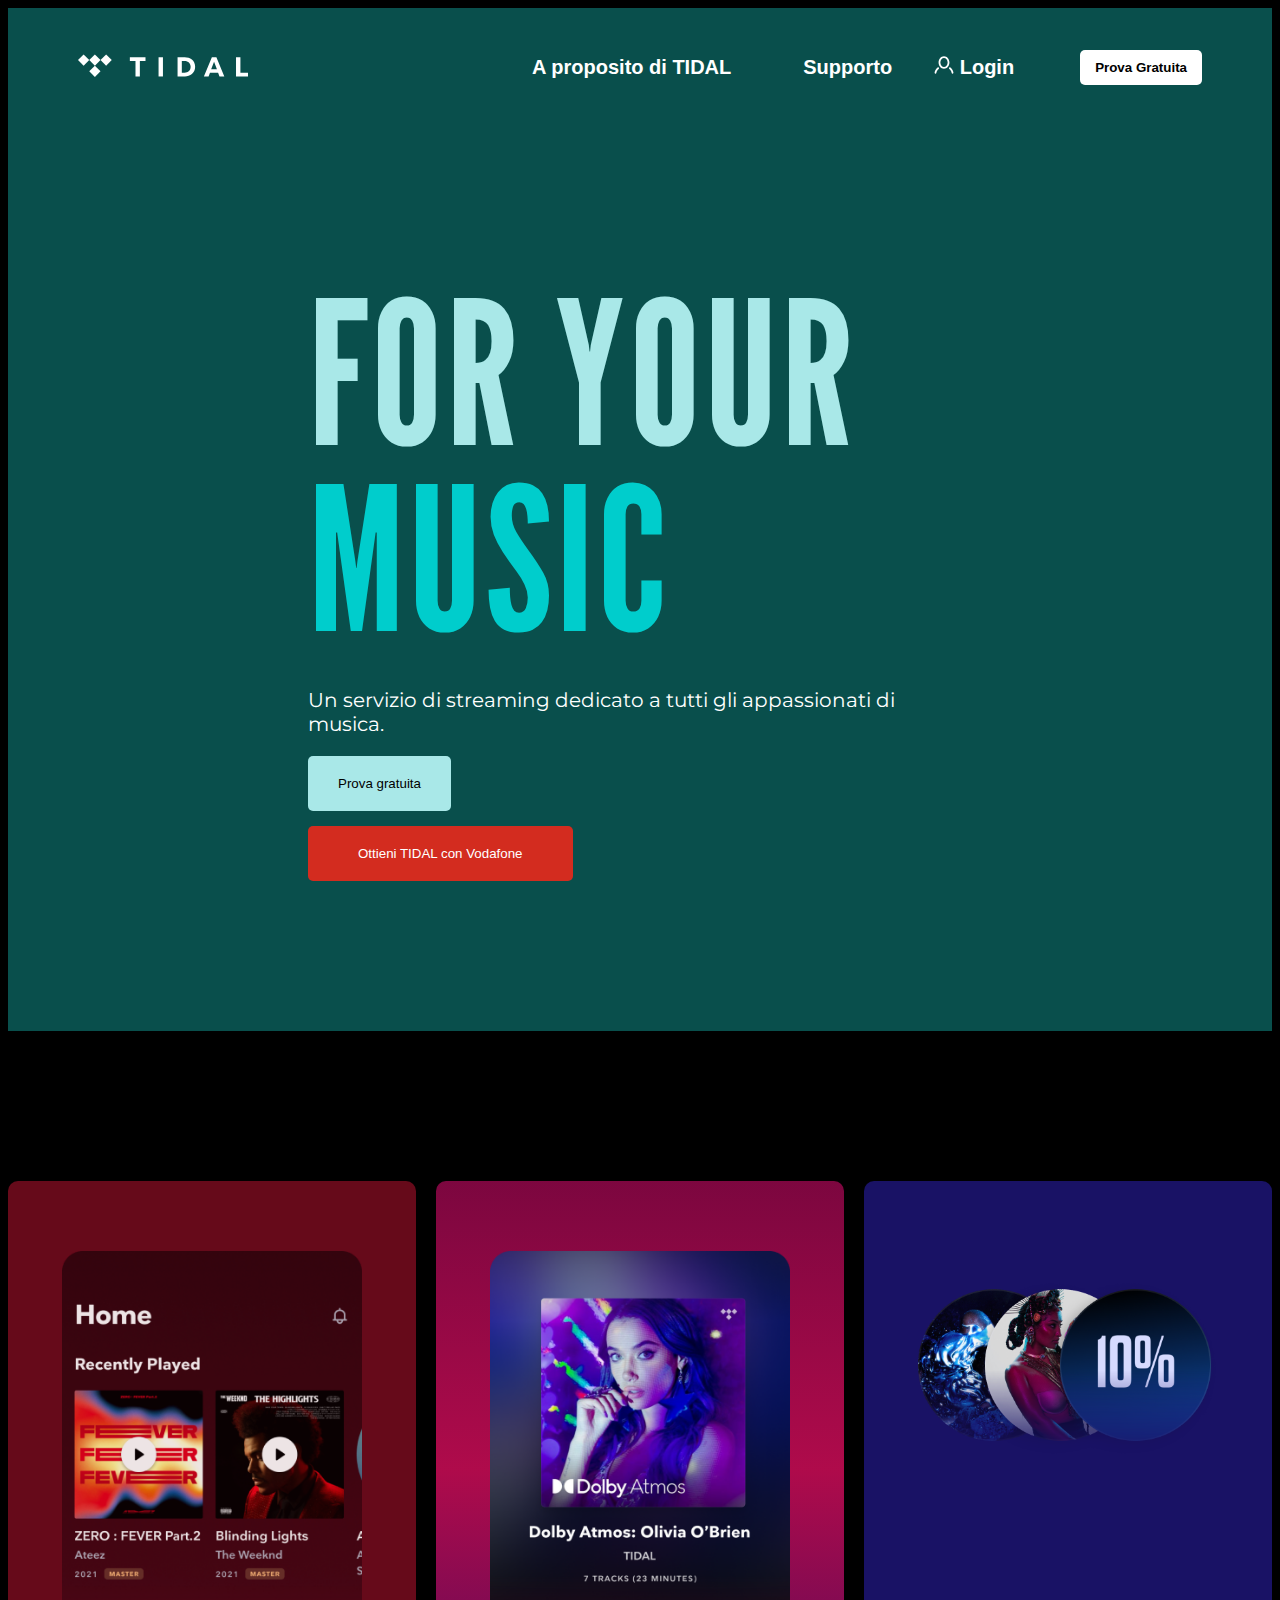
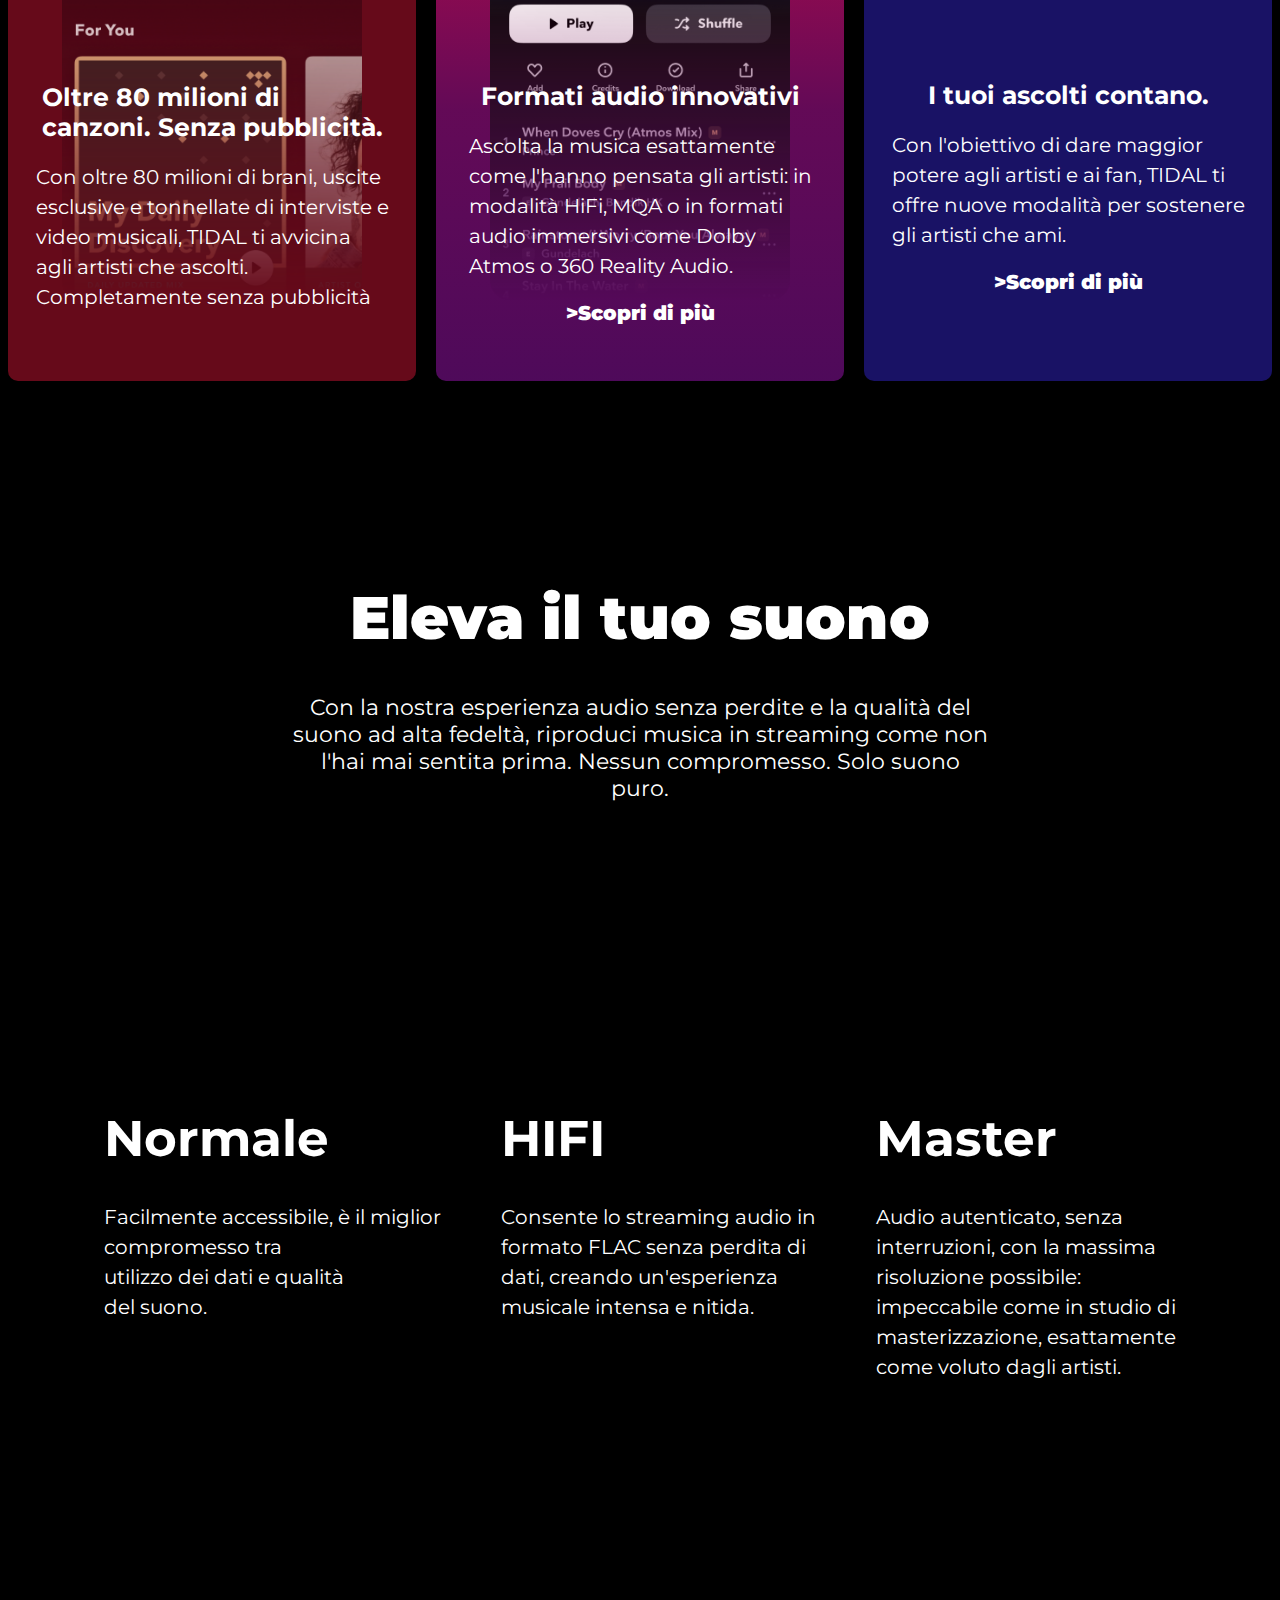
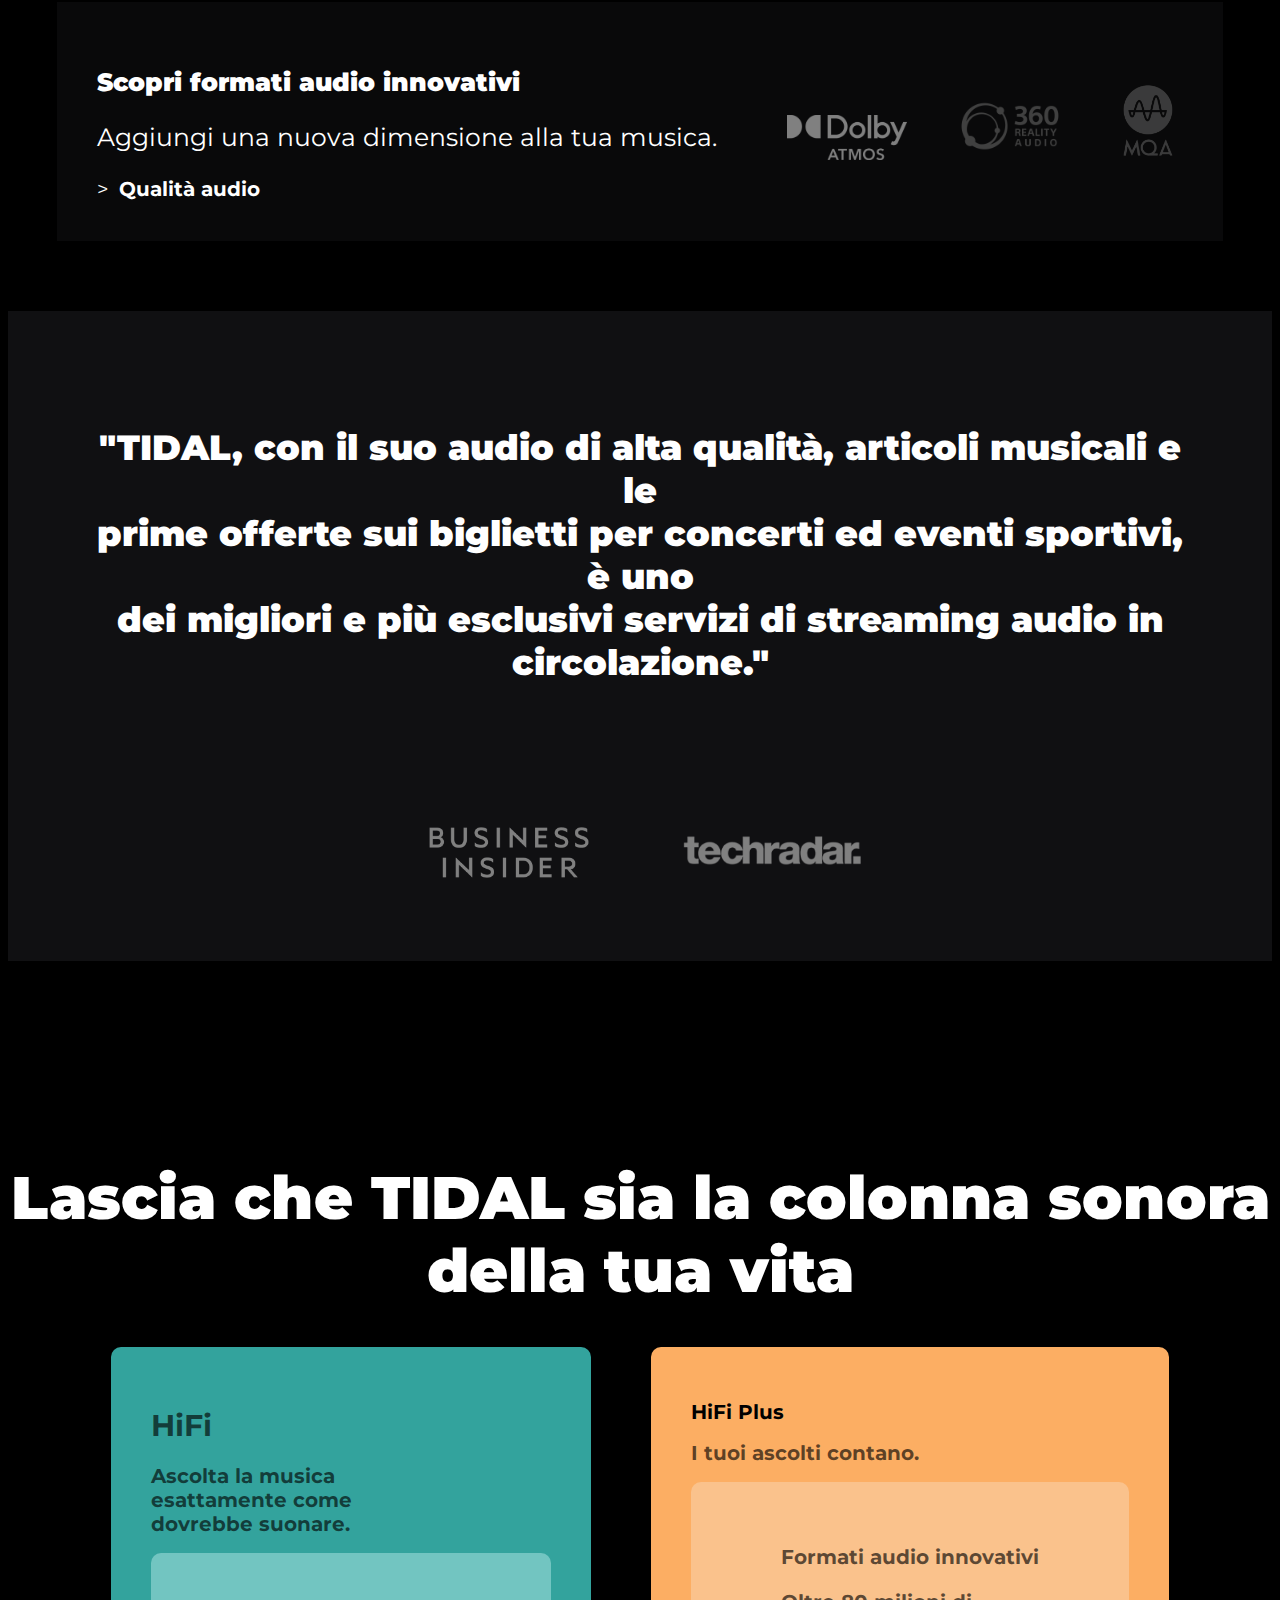
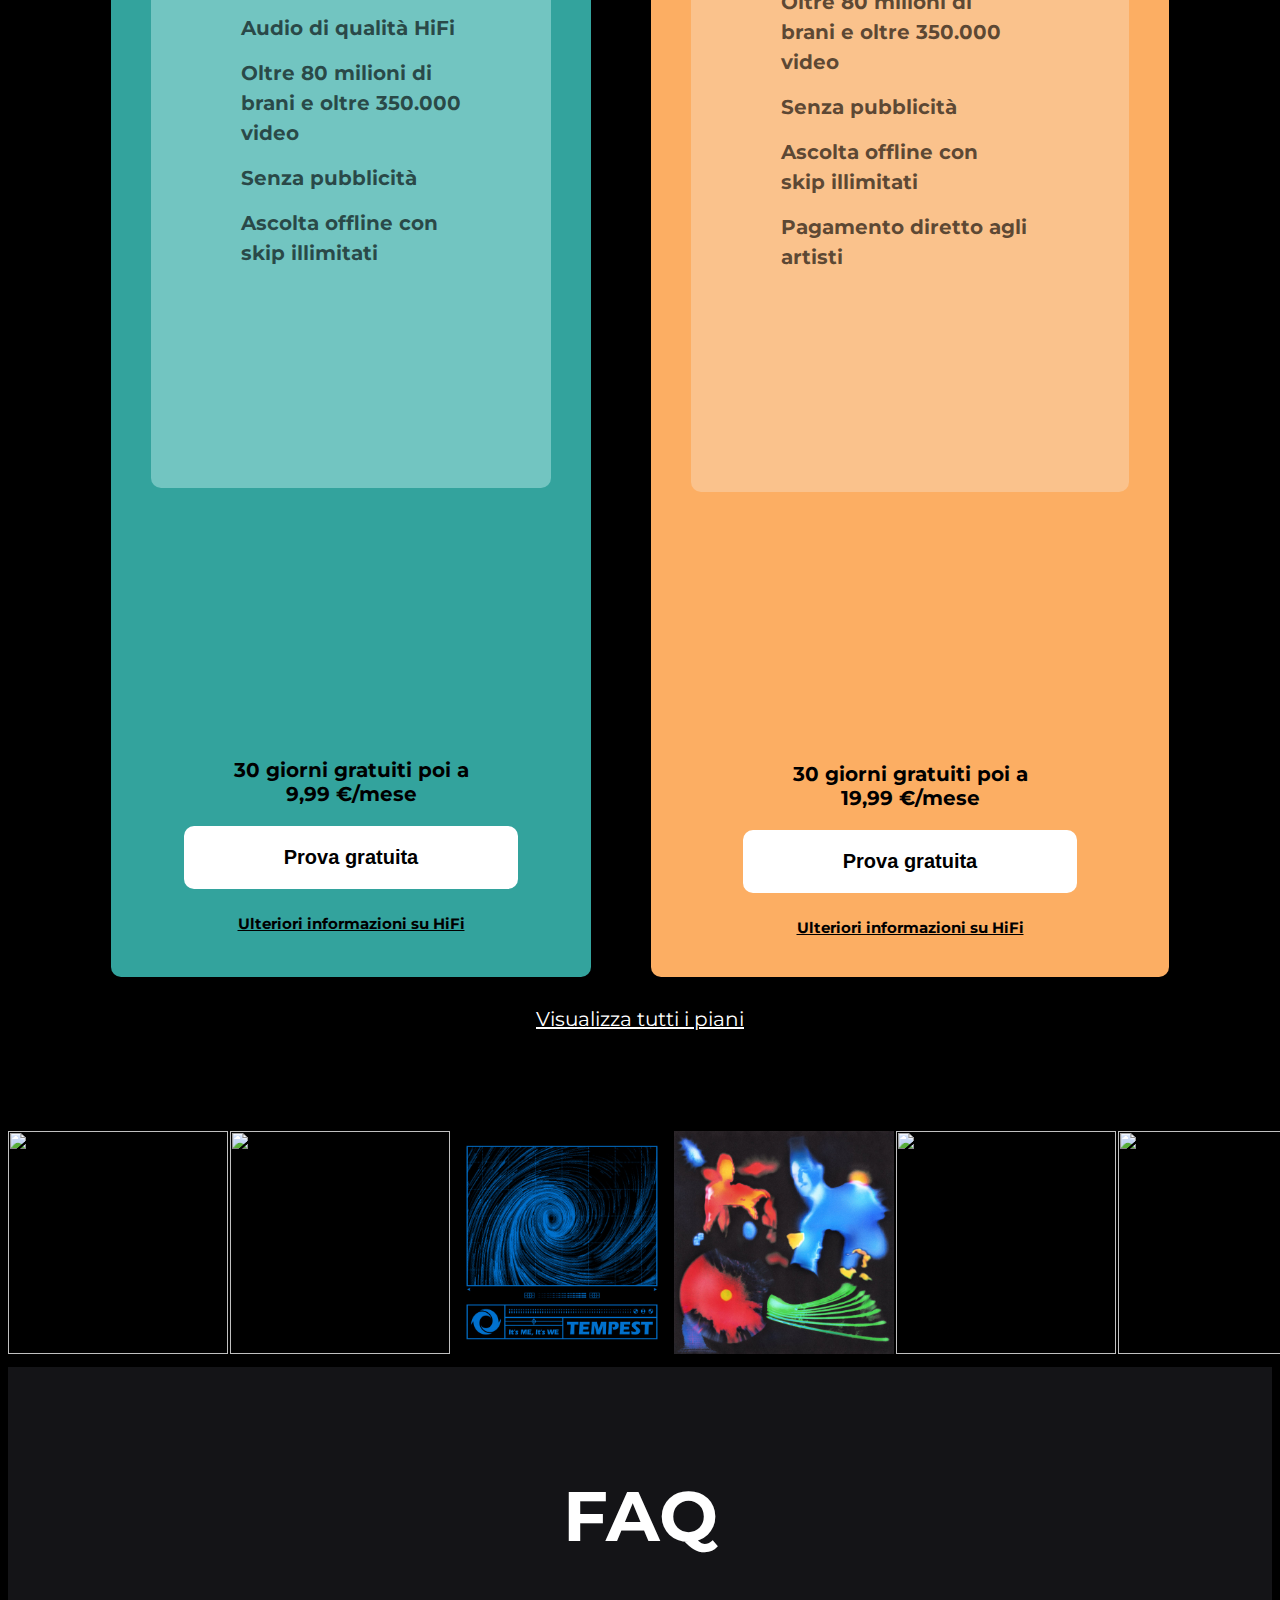
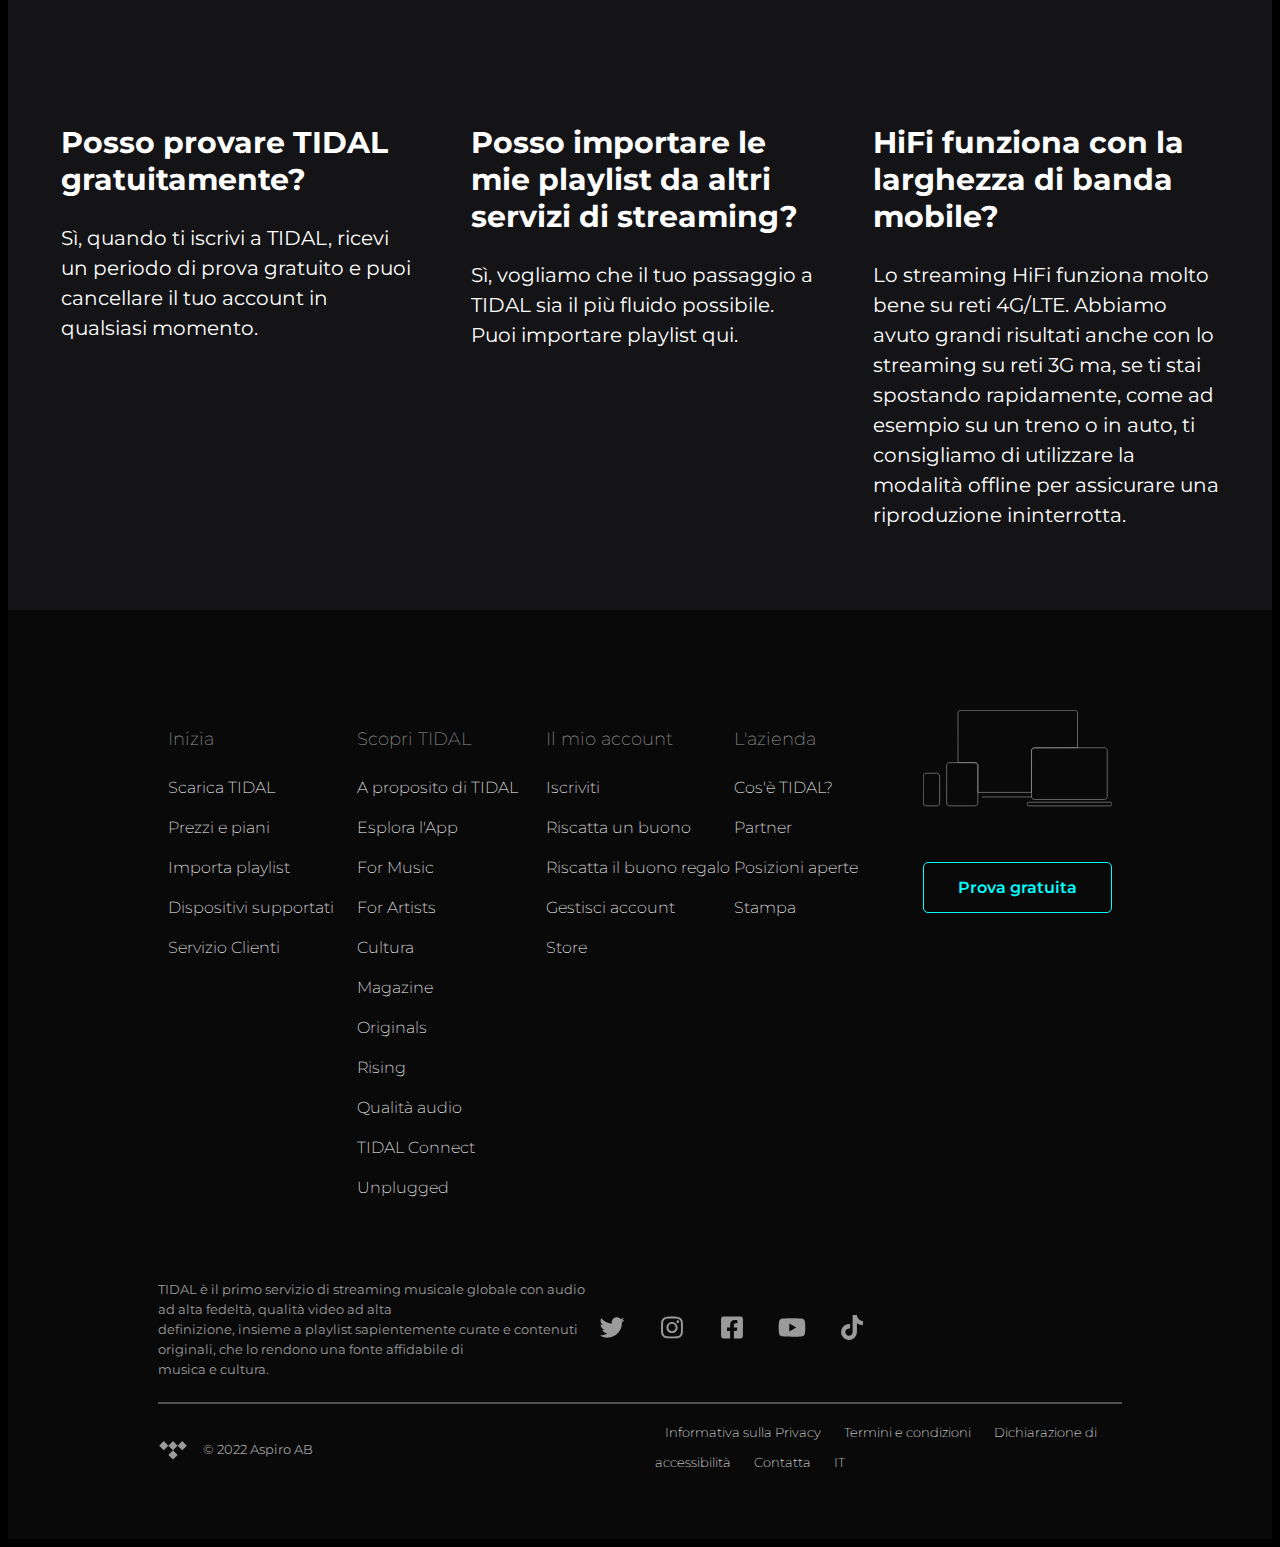
==== commit eec4b378: "feat:add mobile media query" ====
--- a/index.html
+++ b/index.html
@@ -109,10 +109,13 @@
                 <h2 id="music" class="margin">MUSIC</h2>
                 <p>Un servizio di streaming dedicato a tutti gli appassionati di <br>
                     musica.</p>
-                <button class="trial"><a href="">Prova gratuita</a></button>
-                <button class="vodafone"><a class="fontColor" href="">Ottieni TIDAL con Vodafone</a></button>
-            </div>
-            <div class="homepage-img">
+                <div class="head-btn">
+                    <button class="trial"><a href="">Prova gratuita</a></button>
+                    <button class="vodafone">
+                        <a class="fontColor" href="">Ottieni TIDAL con Vodafone</a></button>
+                </div>
+            </div>
+            <div class="homepage-img"> <img src="img/left.svg" alt="">
             </div>
 
         </section>
@@ -339,9 +342,53 @@
                     </div>
                 </a></div>
         </section>
-
-
-
+/*-------------------------------- Playlist mobile --------------------------------*/
+        <div class="playlist-mobile">
+            <div class="album"><img src="img/advisory.jpg" alt="">
+                <a href="">
+                    <div class="albumText fontColor"><b>God Don't Make Mistakes</b>
+                        <p>Conway The Machine</p>
+                    </div>
+                </a></div>
+            <div class="album"><img src="img/avril.jpg" alt="">
+                <a href="">
+                    <div class="albumText fontColor"><b>Love Sux</b>
+                        <p>Avril Lavigne</p>
+                    </div>
+                </a></div>
+        </div>
+
+
+/*-------------------------------- Playlist tablet --------------------------------*/
+        <div class="playlist-tablet"><div class="album"><img src="img/advisory.jpg" alt="">
+            <a href="">
+                <div class="albumText fontColor"><b>God Don't Make Mistakes</b>
+                    <p>Conway The Machine</p>
+                </div>
+            </a></div>
+        <div class="album"><img src="img/avril.jpg" alt="">
+            <a href="">
+                <div class="albumText fontColor"><b>Love Sux</b>
+                    <p>Avril Lavigne</p>
+                </div>
+            </a></div>
+        <div class="album"><img src="img/tempest.jpg" alt="">
+            <a href="">
+                <div class="albumText fontColor">
+                    <b>It’s ME, It's WE</b>
+                    <p>TEMPEST (템페스트)</p>
+                </div>
+
+            </a></div>
+        <div class="album"><img src="img/diplo.jpg" alt="">
+            <a href="">
+                <div class="albumText fontColor">
+                    <b>Diplo</b>
+                    <p>Diplo</p>
+                </div>
+            </a></div></div>
+
+            /*-------------------------------- FAQ --------------------------------*/
         <section class="faq">
             <h1 class="fontColor textAlign">FAQ</h1>
             <div class="cardForm fontColor">
--- a/style.css
+++ b/style.css
@@ -120,6 +120,11 @@
     font-size: 2rem;
 }
 
+.head-btn {
+    display: flex;
+    flex-direction: column;
+}
+
 #your {
     color: #a9e8e8;
 }
@@ -132,7 +137,7 @@
     background-color: #a9e8e8;
     width: max-content;
     padding: 2rem 3rem;
-
+    border-radius: 5px;
 
 }
 
@@ -144,6 +149,8 @@
     background-color: #d32c1f;
     padding: 2rem 5rem;
     margin-top: 1.5rem;
+    width: max-content;
+    border-radius: 5px;
 
 }
 
@@ -156,8 +163,7 @@
 
 .homepage-img {
     animation: fade-up 0.4s ease 1s;
-    width: 40rem;
-    background-image: url(img/left.svg);
+    width:max-content;
     background-repeat: no-repeat;
     margin-left: 25rem;
     margin-top: 20rem;
@@ -613,7 +619,13 @@
     border: transparent;
 }
 
-
+.playlist-mobile {
+    display: none;
+}
+
+.playlist-tablet {
+    display: none;
+}
 
 
 /*---------------------- FAQ ----------------------*/
@@ -740,7 +752,7 @@
     background-color: rgba(0, 255, 255, 0.25);
 }
 
-/*  */
+
 
 .footer-credits {
     display: grid;
@@ -836,57 +848,113 @@
         font-size: 8px;
     }
 
-
-
-    .blueBox {
+    .navbar {
         display: none;
     }
+
+
+    .head {
+        width: 50%;
+    }
+
+    .homepage-img {
+        width: 50%;
+    }
+
+    .head h2 {
+        font-size: 12rem;
+
+    }
+
+
+
 
     .cardForm {
         gap: 3rem;
+    }
+
+    .playlist {
+        display: none;
+    }
+
+    .playlist-tablet {
+        grid-template-columns: repeat(4, 1fr);
+        display: grid;
+        column-gap: 0.2rem;
+        overflow: hidden;
     }
 
     .footer-grid {
         grid-template-columns: repeat(2, 1fr);
         grid-template-areas:
-          "f-col1 f-col2"
-          "f-col3 f-col4";
+            "f-col1 f-col2"
+            "f-col3 f-col4";
         padding: 40px 40px;
-      }
-    
-      .footer-grid-col5 {
+    }
+
+    .footer-grid-col5 {
         display: none;
-      }
+    }
 }
 
 
 /*Mobile*/
 
-@media screen and (min-width: 320px) and (max-width: 767px) {
-
+@media only screen and (max-width:430px) {
+
+
+    body {}
 
     .navbar {
         display: none;
     }
 
+
     .page1 {
 
-        flex-direction: column;
+        flex-direction: column-reverse;
+        align-items: center;
+
 
     }
 
     .head {
         margin: 0;
-
-    }
+        padding: 0 0 15rem 0 ;
+        width: 90%;
+
+    }
+
 
     .head h2 {
-        font-size: 15rem;
+        font-size: 10rem;
+        text-align: center;
+
     }
 
     .head p {
         font-size: 1.8rem;
-    }
+        text-align: center;
+    }
+
+    .head-btn {
+        padding-top: 4rem;
+        align-items: center;
+    }
+
+    .homepage-img img {
+        width: 80%;
+        margin-left: -8rem;
+        margin-top: -5rem;
+
+    }
+
+    .homepage-img {
+       margin: 0;
+
+    }
+
+
 
 
     .cardForm {
@@ -896,12 +964,14 @@
 
     }
 
-    .purpleBox {
-        display: none;
-    }
-
-    .blueBox {
-        display: none;
+    .cards {
+        flex-direction: column;
+        align-items: center;
+
+    }
+
+    .sizeCard {
+        width: 95%;
     }
 
     .sizeCard img {
@@ -909,14 +979,24 @@
         padding: 4rem;
     }
 
+    .sizeCard p {
+        font-size: 1.5rem;
+    }
+
+
+    .sizeCard b {
+        font-size: 2rem;
+    }
 
     .sound-card {
         padding: 0;
+        text-align: center;
     }
 
     .qualityForm {
 
         flex-direction: column;
+        width: 75%;
 
     }
 
@@ -924,52 +1004,92 @@
         font-size: 1.6rem;
     }
 
+    .cardForm {
+        align-items: center;
+        text-align: center;
+    }
+
     .box {
 
         flex-direction: column;
-        width: 37rem;
-    }
-
-    .greenList,
-    .orangeList {
-        width: 30rem;
-    }
-
-    .write p {
-        font-size: 1.6rem;
-    }
+        width: 70%;
+    }
+
+    .box li {
+        font-size: 2rem;
+    }
+
+
+
+    .playlist {
+        display: none;
+    }
+
+    .playlist-mobile {
+        grid-template-columns: repeat(2, 1fr);
+        display: grid;
+        column-gap: 0.2rem;
+        overflow: hidden;
+    }
+
+
+
 
     .footer-grid {
-        display: block;
-        flex-direction: column;
-      }
-    
-      .footer-credits {
+        grid-template-columns: 1fr;
+        grid-template-areas:
+            "f-col1"
+            "f-col2"
+            "f-col3"
+            "f-col4";
+        padding: 40px 30px;
+    }
+
+    .footer-grid-col5 {
+        display: none;
+    }
+
+    .footer-credits {
         display: flex;
         flex-direction: column-reverse;
-        margin-left: -125px;
-        margin-top: -50px;
-      }
-    
-      .footer-credits p {
+        padding: 20px 10px 0px 10px;
+    }
+
+    .footer-credits p {
         margin-left: 20px;
-      }
-    
-      .footer-copyright {
+    }
+
+    .footer-copyright {
         display: flex;
         flex-direction: column-reverse;
-      }
-    
-      .footer-copyright {
-        padding: 0px 129px 0px 0px
-      }
-    
-      .footer-copyright-col2 li {
+    }
+
+    .footer-copyright {
+        padding: 0px 0px 0px 0px;
+    }
+
+    .footer-copyright-col2 li {
         display: block;
-      }
-    
-      .footer-copyright svg {
+    }
+
+    .footer-copyright svg {
         padding-left: 45px;
-      }
-    
+    }
+
+    hr {
+        display: none;
+    }
+
+    .footer-copyright-col2,
+    .footer-copyright-col1 {
+        margin-left: -20px;
+    }
+
+    .footer-copyright-col1 {
+        padding-bottom: 20px;
+    }
+
+    .footer-credits-col2 {
+        padding-left: 10px;
+    }
 }